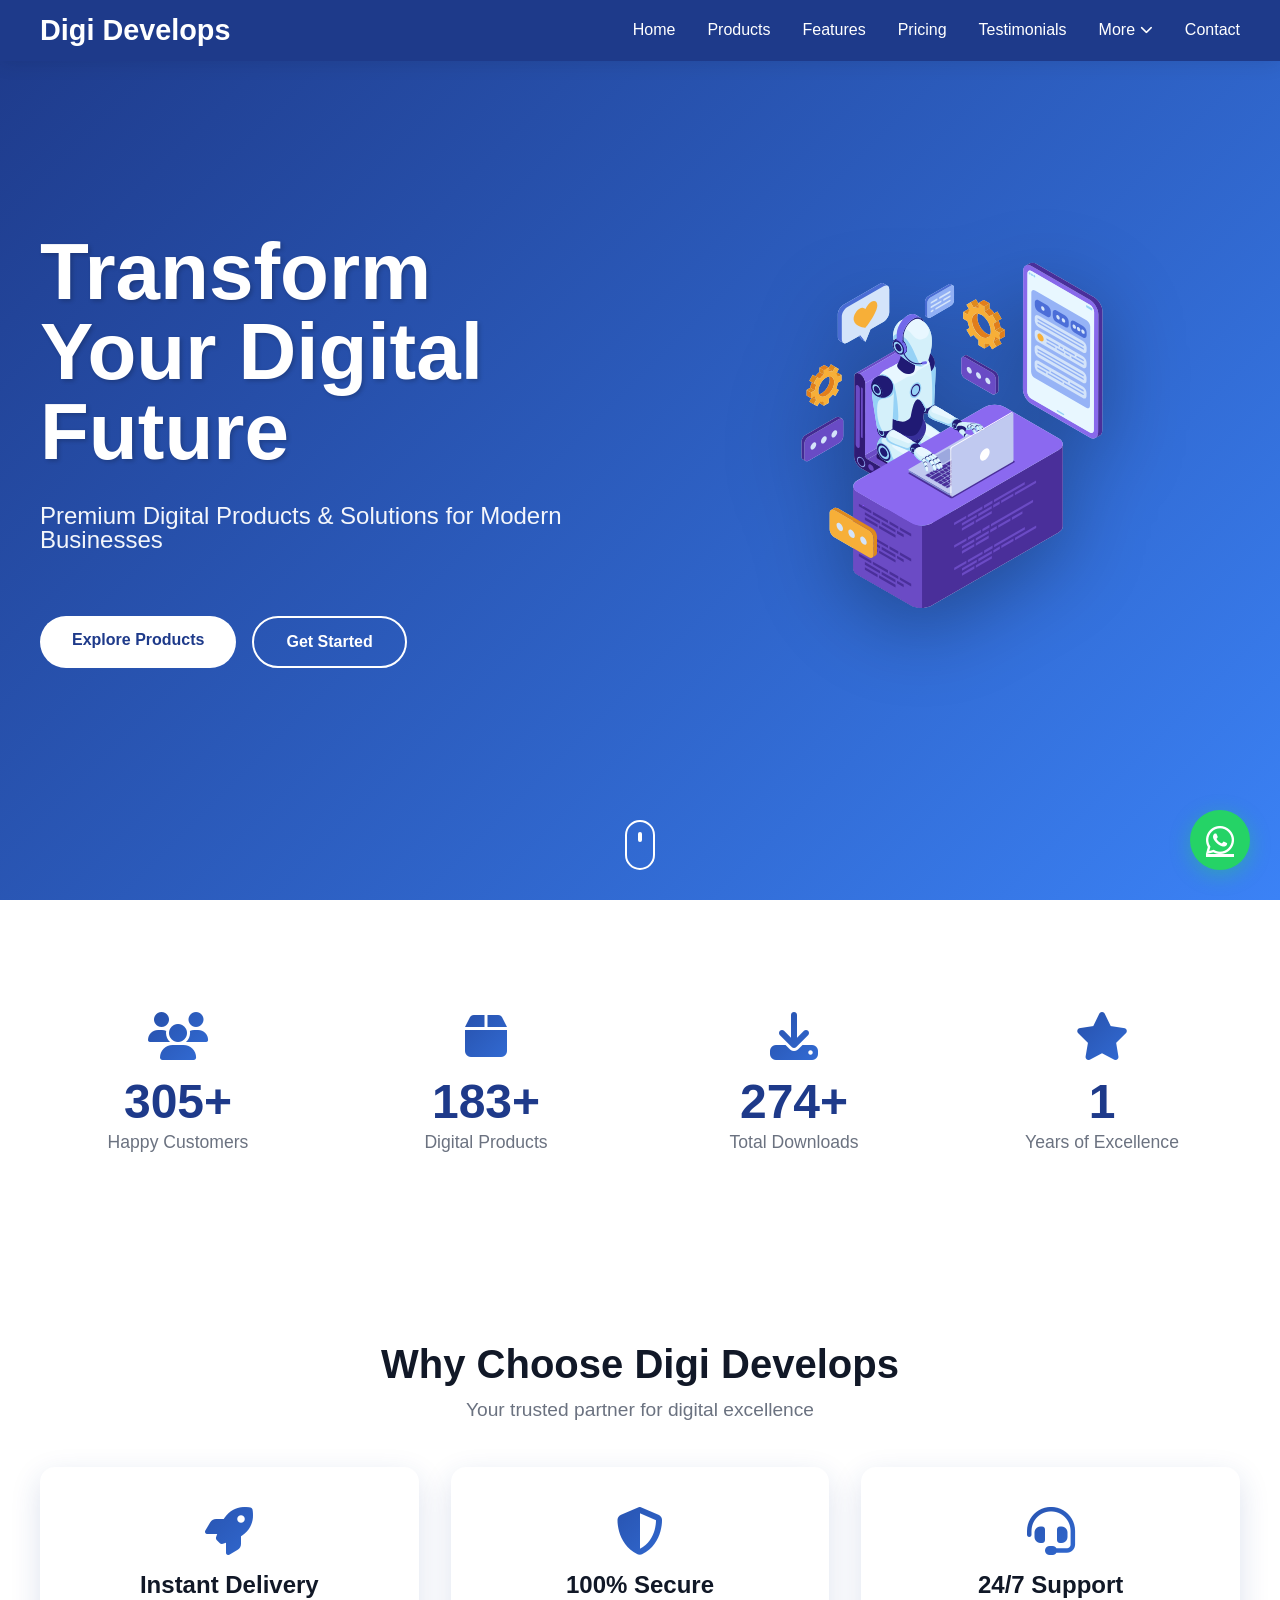
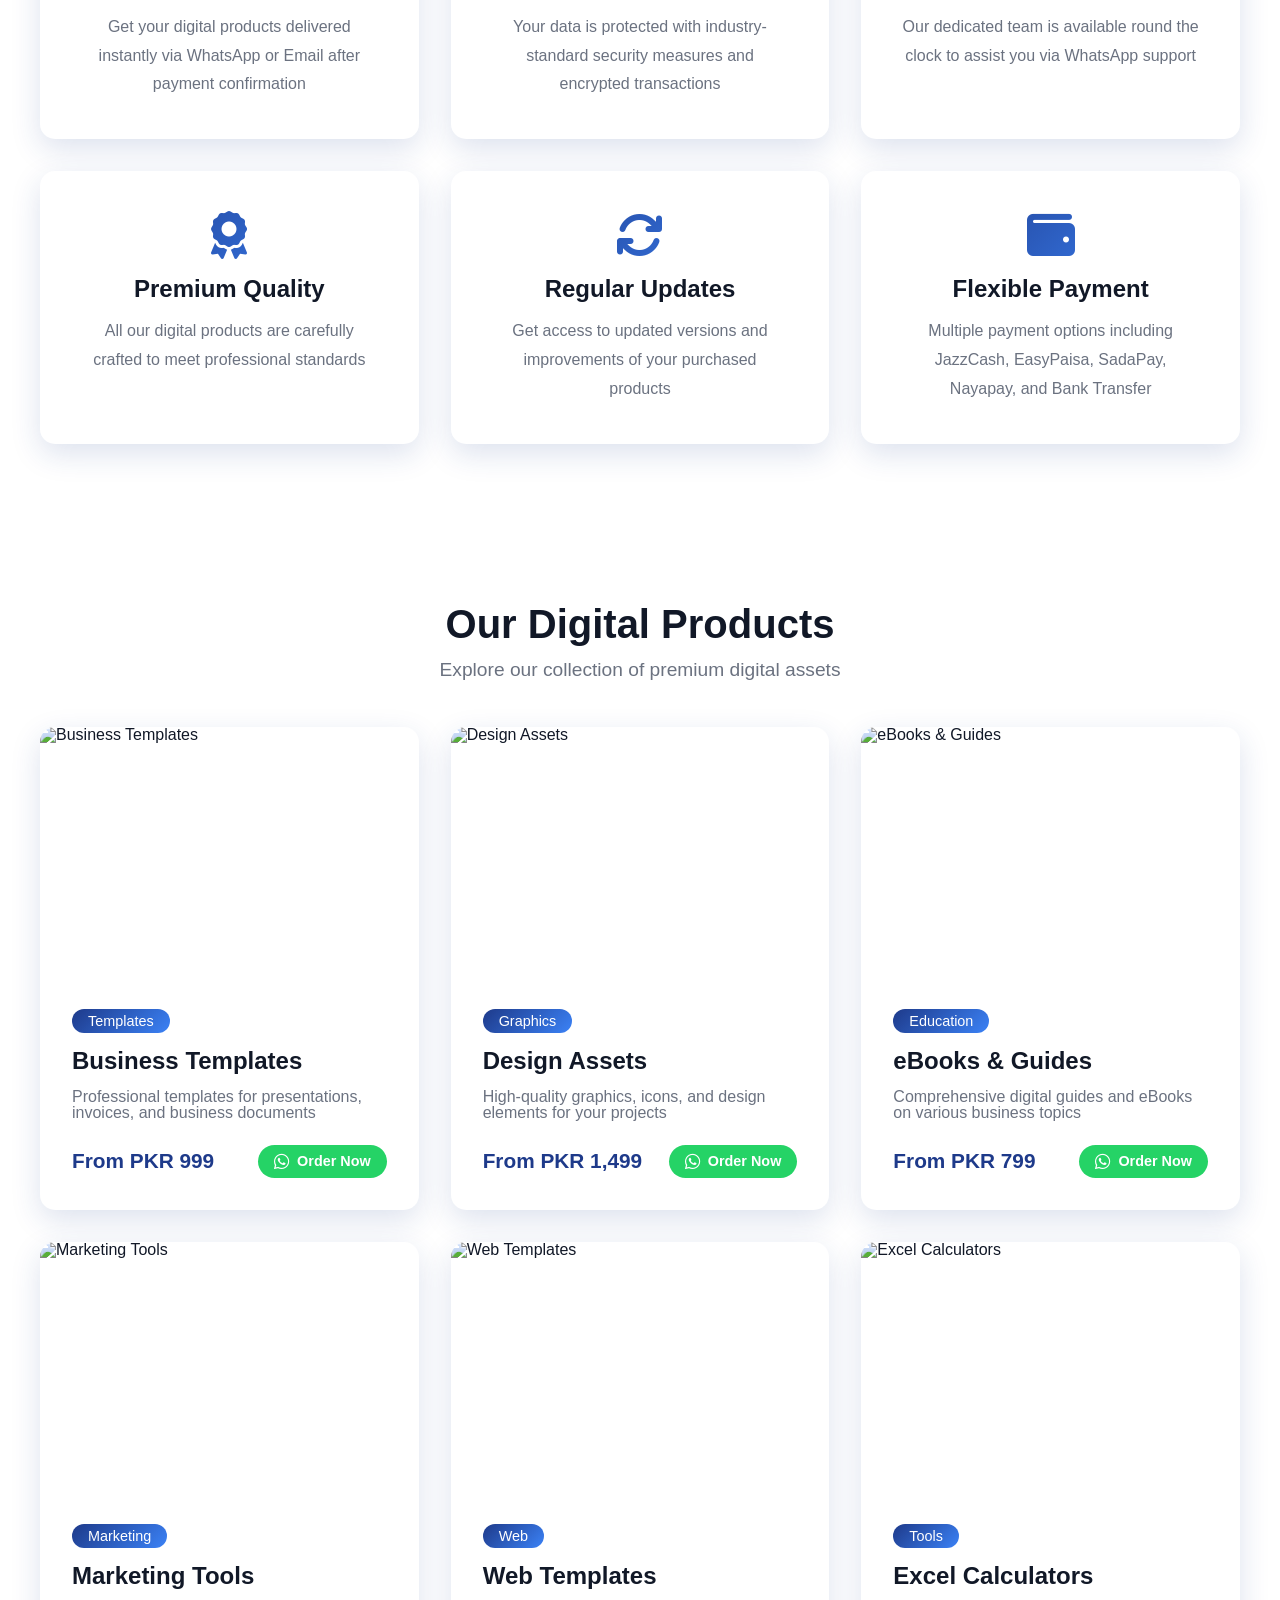
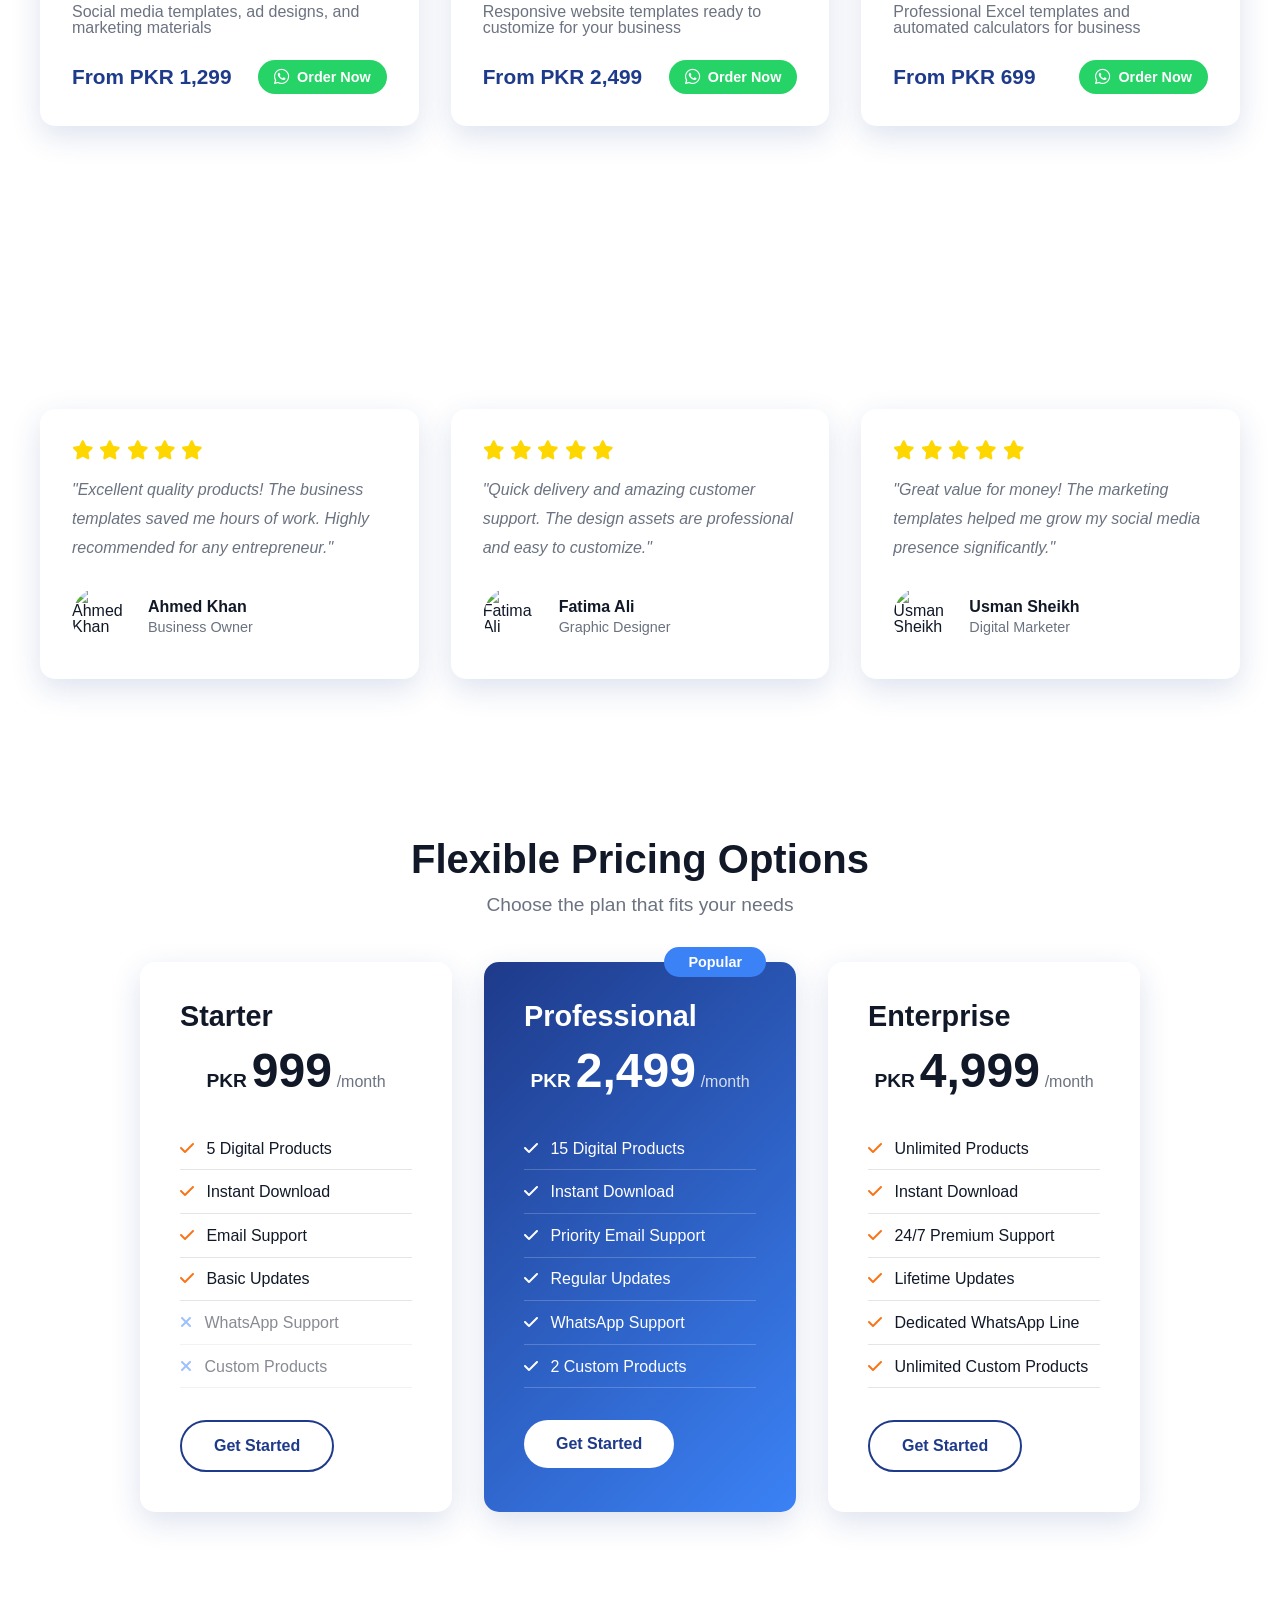
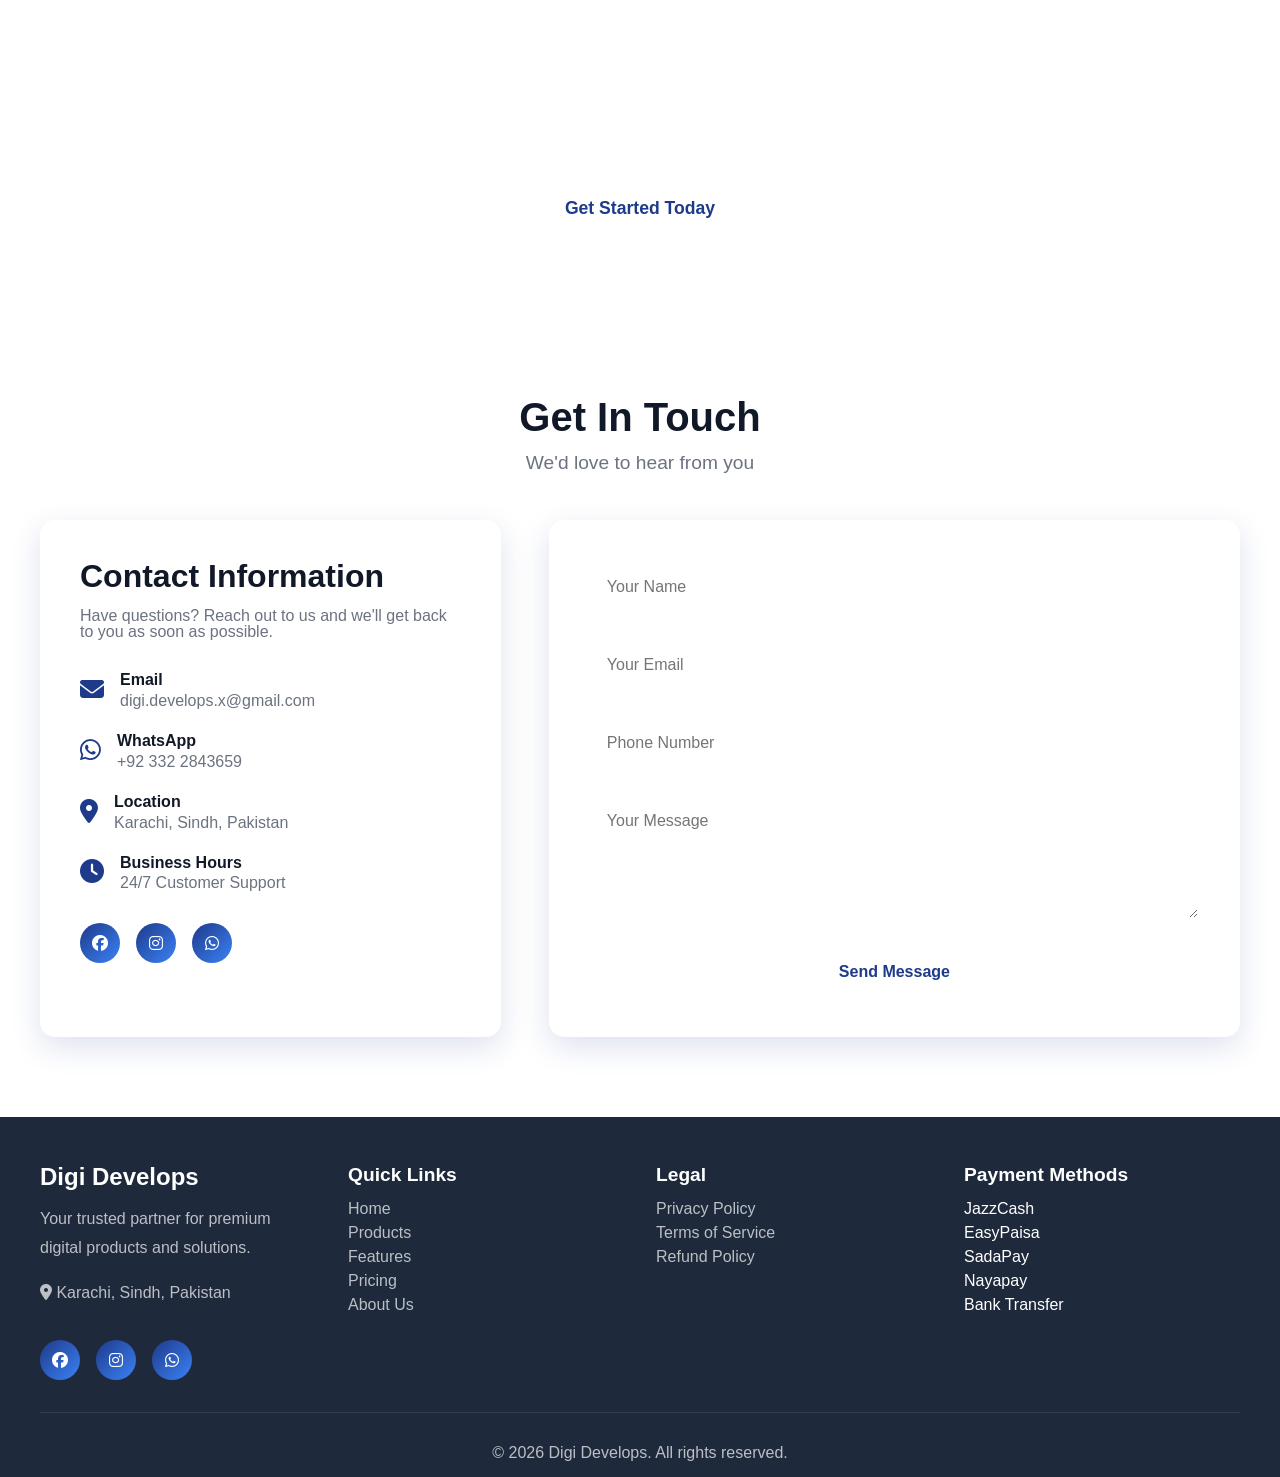
==== index.html @ 5472713d "Add files via upload" ====
<!DOCTYPE html>
<html lang="en">
<head>
    <meta charset="UTF-8">
    <meta name="viewport" content="width=device-width, initial-scale=1.0">
    <title>Digi Develops - Transform Your Digital Future</title>
    <link rel="stylesheet" href="style.css">
    <link rel="stylesheet" href="https://cdnjs.cloudflare.com/ajax/libs/font-awesome/6.4.0/css/all.min.css">
</head>
<body>
    <!-- Navigation -->
    <nav class="navbar">
        <div class="container">
            <div class="nav-wrapper">
                <div class="logo">
                    <h2>Digi Develops</h2>
                </div>
                <ul class="nav-menu">
                    <li><a href="#home">Home</a></li>
                    <li><a href="#products">Products</a></li>
                    <li><a href="#features">Features</a></li>
                    <li><a href="#pricing">Pricing</a></li>
                    <li><a href="#testimonials">Testimonials</a></li>
                    <li class="dropdown">
                        <a href="#" class="dropdown-toggle">More <i class="fas fa-chevron-down"></i></a>
                        <ul class="dropdown-menu">
                            <li><a href="about-us.html">About Us</a></li>
                            <li><a href="privacy-policy.html">Privacy Policy</a></li>
                            <li><a href="terms-of-service.html">Terms of Service</a></li>
                            <li><a href="refund-policy.html">Refund Policy</a></li>
                        </ul>
                    </li>
                    <li><a href="#contact">Contact</a></li>
                </ul>
                <div class="hamburger">
                    <span></span>
                    <span></span>
                    <span></span>
                </div>
            </div>
        </div>
    </nav>

    <!-- Hero Section -->
    <section id="home" class="hero parallax-section">
        <div class="hero-overlay"></div>
        <div class="container">
            <div class="hero-wrapper">
                <div class="hero-content fade-in">
                    <h1 class="hero-title">Transform Your Digital Future</h1>
                    <p class="hero-subtitle">Premium Digital Products & Solutions for Modern Businesses</p>
                    <div class="hero-buttons">
                        <a href="#products" class="btn btn-primary">Explore Products</a>
                        <a href="#contact" class="btn btn-secondary">Get Started</a>
                    </div>
                </div>
                <div class="hero-image fade-in">
                    <img src="side-img.svg" alt="Digital Solutions Illustration">
                </div>
            </div>
        </div>
        <div class="scroll-indicator">
            <div class="mouse"></div>
        </div>
    </section>

    <!-- Stats Section -->
    <section class="stats-section">
        <div class="container">
            <div class="stats-grid">
                <div class="stat-card fade-up">
                    <div class="stat-icon">
                        <i class="fas fa-users"></i>
                    </div>
                    <h3 class="stat-number" data-target="500">0</h3>
                    <p class="stat-label">Happy Customers</p>
                </div>
                <div class="stat-card fade-up">
                    <div class="stat-icon">
                        <i class="fas fa-box"></i>
                    </div>
                    <h3 class="stat-number" data-target="300">0</h3>
                    <p class="stat-label">Digital Products</p>
                </div>
                <div class="stat-card fade-up">
                    <div class="stat-icon">
                        <i class="fas fa-download"></i>
                    </div>
                    <h3 class="stat-number" data-target="450">0</h3>
                    <p class="stat-label">Total Downloads</p>
                </div>
                <div class="stat-card fade-up">
                    <div class="stat-icon">
                        <i class="fas fa-star"></i>
                    </div>
                    <h3 class="stat-number" data-target="2">0</h3>
                    <p class="stat-label">Years of Excellence</p>
                </div>
            </div>
        </div>
    </section>

    <!-- Features Section -->
    <section id="features" class="features-section parallax-section">
        <div class="container">
            <div class="section-header fade-in">
                <h2 class="section-title">Why Choose Digi Develops</h2>
                <p class="section-subtitle">Your trusted partner for digital excellence</p>
            </div>
            <div class="features-grid">
                <div class="feature-card fade-up">
                    <div class="feature-icon">
                        <i class="fas fa-rocket"></i>
                    </div>
                    <h3>Instant Delivery</h3>
                    <p>Get your digital products delivered instantly via WhatsApp or Email after payment confirmation</p>
                </div>
                <div class="feature-card fade-up">
                    <div class="feature-icon">
                        <i class="fas fa-shield-alt"></i>
                    </div>
                    <h3>100% Secure</h3>
                    <p>Your data is protected with industry-standard security measures and encrypted transactions</p>
                </div>
                <div class="feature-card fade-up">
                    <div class="feature-icon">
                        <i class="fas fa-headset"></i>
                    </div>
                    <h3>24/7 Support</h3>
                    <p>Our dedicated team is available round the clock to assist you via WhatsApp support</p>
                </div>
                <div class="feature-card fade-up">
                    <div class="feature-icon">
                        <i class="fas fa-award"></i>
                    </div>
                    <h3>Premium Quality</h3>
                    <p>All our digital products are carefully crafted to meet professional standards</p>
                </div>
                <div class="feature-card fade-up">
                    <div class="feature-icon">
                        <i class="fas fa-sync"></i>
                    </div>
                    <h3>Regular Updates</h3>
                    <p>Get access to updated versions and improvements of your purchased products</p>
                </div>
                <div class="feature-card fade-up">
                    <div class="feature-icon">
                        <i class="fas fa-wallet"></i>
                    </div>
                    <h3>Flexible Payment</h3>
                    <p>Multiple payment options including JazzCash, EasyPaisa, SadaPay, Nayapay, and Bank Transfer</p>
                </div>
            </div>
        </div>
    </section>

    <!-- Products Section -->
    <section id="products" class="products-section">
        <div class="container">
            <div class="section-header fade-in">
                <h2 class="section-title">Our Digital Products</h2>
                <p class="section-subtitle">Explore our collection of premium digital assets</p>
            </div>
            <div class="products-grid">
                <div class="product-card fade-up">
                    <div class="product-image">
                        <img src="https://images.unsplash.com/photo-1551650975-87deedd944c3?w=600&h=400&fit=crop" alt="Business Templates">
                        <div class="product-overlay">
                            <a href="#" class="btn btn-white">View Details</a>
                        </div>
                    </div>
                    <div class="product-content">
                        <div class="product-category">Templates</div>
                        <h3>Business Templates</h3>
                        <p>Professional templates for presentations, invoices, and business documents</p>
                        <div class="product-footer">
                            <span class="product-price">From PKR 999</span>
                            <a href="https://wa.me/923322843659" class="product-whatsapp" target="_blank"><i class="fab fa-whatsapp"></i> Order Now</a>
                        </div>
                    </div>
                </div>
                <div class="product-card fade-up">
                    <div class="product-image">
                        <img src="https://images.unsplash.com/photo-1561070791-2526d30994b5?w=600&h=400&fit=crop" alt="Design Assets">
                        <div class="product-overlay">
                            <a href="#" class="btn btn-white">View Details</a>
                        </div>
                    </div>
                    <div class="product-content">
                        <div class="product-category">Graphics</div>
                        <h3>Design Assets</h3>
                        <p>High-quality graphics, icons, and design elements for your projects</p>
                        <div class="product-footer">
                            <span class="product-price">From PKR 1,499</span>
                            <a href="https://wa.me/923322843659?text=Hi! I'm interested in Design Assets" class="product-whatsapp" target="_blank"><i class="fab fa-whatsapp"></i> Order Now</a>
                        </div>
                    </div>
                </div>
                <div class="product-card fade-up">
                    <div class="product-image">
                        <img src="https://images.unsplash.com/photo-1512486130939-2c4f79935e4f?w=600&h=400&fit=crop" alt="eBooks & Guides">
                        <div class="product-overlay">
                            <a href="#" class="btn btn-white">View Details</a>
                        </div>
                    </div>
                    <div class="product-content">
                        <div class="product-category">Education</div>
                        <h3>eBooks & Guides</h3>
                        <p>Comprehensive digital guides and eBooks on various business topics</p>
                        <div class="product-footer">
                            <span class="product-price">From PKR 799</span>
                            <a href="https://wa.me/923322843659?text=Hi! I'm interested in eBooks & Guides" class="product-whatsapp" target="_blank"><i class="fab fa-whatsapp"></i> Order Now</a>
                        </div>
                    </div>
                </div>
                <div class="product-card fade-up">
                    <div class="product-image">
                        <img src="https://images.unsplash.com/photo-1460925895917-afdab827c52f?w=600&h=400&fit=crop" alt="Marketing Tools">
                        <div class="product-overlay">
                            <a href="#" class="btn btn-white">View Details</a>
                        </div>
                    </div>
                    <div class="product-content">
                        <div class="product-category">Marketing</div>
                        <h3>Marketing Tools</h3>
                        <p>Social media templates, ad designs, and marketing materials</p>
                        <div class="product-footer">
                            <span class="product-price">From PKR 1,299</span>
                            <a href="https://wa.me/923322843659?text=Hi! I'm interested in Marketing Tools" class="product-whatsapp" target="_blank"><i class="fab fa-whatsapp"></i> Order Now</a>
                        </div>
                    </div>
                </div>
                <div class="product-card fade-up">
                    <div class="product-image">
                        <img src="https://images.unsplash.com/photo-1507238691740-187a5b1d37b8?w=600&h=400&fit=crop" alt="Web Templates">
                        <div class="product-overlay">
                            <a href="#" class="btn btn-white">View Details</a>
                        </div>
                    </div>
                    <div class="product-content">
                        <div class="product-category">Web</div>
                        <h3>Web Templates</h3>
                        <p>Responsive website templates ready to customize for your business</p>
                        <div class="product-footer">
                            <span class="product-price">From PKR 2,499</span>
                            <a href="https://wa.me/923322843659?text=Hi! I'm interested in Web Templates" class="product-whatsapp" target="_blank"><i class="fab fa-whatsapp"></i> Order Now</a>
                        </div>
                    </div>
                </div>
                <div class="product-card fade-up">
                    <div class="product-image">
                        <img src="https://images.unsplash.com/photo-1553729459-efe14ef6055d?w=600&h=400&fit=crop" alt="Excel Calculators">
                        <div class="product-overlay">
                            <a href="#" class="btn btn-white">View Details</a>
                        </div>
                    </div>
                    <div class="product-content">
                        <div class="product-category">Tools</div>
                        <h3>Excel Calculators</h3>
                        <p>Professional Excel templates and automated calculators for business</p>
                        <div class="product-footer">
                            <span class="product-price">From PKR 699</span>
                            <a href="https://wa.me/923322843659?text=Hi! I'm interested in Excel Calculators" class="product-whatsapp" target="_blank"><i class="fab fa-whatsapp"></i> Order Now</a>
                        </div>
                    </div>
                </div>
            </div>
        </div>
    </section>

    <!-- Testimonials Section -->
    <section id="testimonials" class="testimonials-section parallax-section">
        <div class="container">
            <div class="section-header fade-in">
                <h2 class="section-title">What Our Customers Say</h2>
                <p class="section-subtitle">Feedback from satisfied clients</p>
            </div>
            <div class="testimonials-grid">
                <div class="testimonial-card fade-up">
                    <div class="testimonial-rating">
                        <i class="fas fa-star"></i>
                        <i class="fas fa-star"></i>
                        <i class="fas fa-star"></i>
                        <i class="fas fa-star"></i>
                        <i class="fas fa-star"></i>
                    </div>
                    <p class="testimonial-text">"Excellent quality products! The business templates saved me hours of work. Highly recommended for any entrepreneur."</p>
                    <div class="testimonial-author">
                        <img src="https://i.pravatar.cc/150?img=12" alt="Ahmed Khan">
                        <div class="author-info">
                            <h4>Ahmed Khan</h4>
                            <p>Business Owner</p>
                        </div>
                    </div>
                </div>
                <div class="testimonial-card fade-up">
                    <div class="testimonial-rating">
                        <i class="fas fa-star"></i>
                        <i class="fas fa-star"></i>
                        <i class="fas fa-star"></i>
                        <i class="fas fa-star"></i>
                        <i class="fas fa-star"></i>
                    </div>
                    <p class="testimonial-text">"Quick delivery and amazing customer support. The design assets are professional and easy to customize."</p>
                    <div class="testimonial-author">
                        <img src="https://i.pravatar.cc/150?img=25" alt="Fatima Ali">
                        <div class="author-info">
                            <h4>Fatima Ali</h4>
                            <p>Graphic Designer</p>
                        </div>
                    </div>
                </div>
                <div class="testimonial-card fade-up">
                    <div class="testimonial-rating">
                        <i class="fas fa-star"></i>
                        <i class="fas fa-star"></i>
                        <i class="fas fa-star"></i>
                        <i class="fas fa-star"></i>
                        <i class="fas fa-star"></i>
                    </div>
                    <p class="testimonial-text">"Great value for money! The marketing templates helped me grow my social media presence significantly."</p>
                    <div class="testimonial-author">
                        <img src="https://i.pravatar.cc/150?img=33" alt="Usman Sheikh">
                        <div class="author-info">
                            <h4>Usman Sheikh</h4>
                            <p>Digital Marketer</p>
                        </div>
                    </div>
                </div>
            </div>
        </div>
    </section>

    <!-- Pricing Section -->
    <section id="pricing" class="pricing-section">
        <div class="container">
            <div class="section-header fade-in">
                <h2 class="section-title">Flexible Pricing Options</h2>
                <p class="section-subtitle">Choose the plan that fits your needs</p>
            </div>
            <div class="pricing-grid">
                <div class="pricing-card fade-up">
                    <div class="pricing-header">
                        <h3>Starter</h3>
                        <div class="pricing-price">
                            <span class="currency">PKR</span>
                            <span class="amount">999</span>
                            <span class="period">/month</span>
                        </div>
                    </div>
                    <ul class="pricing-features">
                        <li><i class="fas fa-check"></i> 5 Digital Products</li>
                        <li><i class="fas fa-check"></i> Instant Download</li>
                        <li><i class="fas fa-check"></i> Email Support</li>
                        <li><i class="fas fa-check"></i> Basic Updates</li>
                        <li class="disabled"><i class="fas fa-times"></i> WhatsApp Support</li>
                        <li class="disabled"><i class="fas fa-times"></i> Custom Products</li>
                    </ul>
                    <a href="#contact" class="btn btn-outline">Get Started</a>
                </div>
                <div class="pricing-card featured fade-up">
                    <div class="featured-badge">Popular</div>
                    <div class="pricing-header">
                        <h3>Professional</h3>
                        <div class="pricing-price">
                            <span class="currency">PKR</span>
                            <span class="amount">2,499</span>
                            <span class="period">/month</span>
                        </div>
                    </div>
                    <ul class="pricing-features">
                        <li><i class="fas fa-check"></i> 15 Digital Products</li>
                        <li><i class="fas fa-check"></i> Instant Download</li>
                        <li><i class="fas fa-check"></i> Priority Email Support</li>
                        <li><i class="fas fa-check"></i> Regular Updates</li>
                        <li><i class="fas fa-check"></i> WhatsApp Support</li>
                        <li><i class="fas fa-check"></i> 2 Custom Products</li>
                    </ul>
                    <a href="#contact" class="btn btn-primary">Get Started</a>
                </div>
                <div class="pricing-card fade-up">
                    <div class="pricing-header">
                        <h3>Enterprise</h3>
                        <div class="pricing-price">
                            <span class="currency">PKR</span>
                            <span class="amount">4,999</span>
                            <span class="period">/month</span>
                        </div>
                    </div>
                    <ul class="pricing-features">
                        <li><i class="fas fa-check"></i> Unlimited Products</li>
                        <li><i class="fas fa-check"></i> Instant Download</li>
                        <li><i class="fas fa-check"></i> 24/7 Premium Support</li>
                        <li><i class="fas fa-check"></i> Lifetime Updates</li>
                        <li><i class="fas fa-check"></i> Dedicated WhatsApp Line</li>
                        <li><i class="fas fa-check"></i> Unlimited Custom Products</li>
                    </ul>
                    <a href="#contact" class="btn btn-outline">Get Started</a>
                </div>
            </div>
        </div>
    </section>

    <!-- CTA Section -->
    <section class="cta-section parallax-section">
        <div class="container">
            <div class="cta-content fade-in">
                <h2>Ready to Transform Your Business?</h2>
                <p>Join hundreds of satisfied customers and take your digital presence to the next level</p>
                <a href="#contact" class="btn btn-primary btn-lg">Get Started Today</a>
            </div>
        </div>
    </section>

    <!-- Contact Section -->
    <section id="contact" class="contact-section">
        <div class="container">
            <div class="section-header fade-in">
                <h2 class="section-title">Get In Touch</h2>
                <p class="section-subtitle">We'd love to hear from you</p>
            </div>
            <div class="contact-grid">
                <div class="contact-info fade-up">
                    <h3>Contact Information</h3>
                    <p>Have questions? Reach out to us and we'll get back to you as soon as possible.</p>
                    <div class="contact-item">
                        <i class="fas fa-envelope"></i>
                        <div>
                            <h4>Email</h4>
                            <p>digi.develops.x@gmail.com</p>
                        </div>
                    </div>
                    <div class="contact-item">
                        <i class="fab fa-whatsapp"></i>
                        <div>
                            <h4>WhatsApp</h4>
                            <p>+92 332 2843659</p>
                        </div>
                    </div>
                    <div class="contact-item">
                        <i class="fas fa-map-marker-alt"></i>
                        <div>
                            <h4>Location</h4>
                            <p>Karachi, Sindh, Pakistan</p>
                        </div>
                    </div>
                    <div class="contact-item">
                        <i class="fas fa-clock"></i>
                        <div>
                            <h4>Business Hours</h4>
                            <p>24/7 Customer Support</p>
                        </div>
                    </div>
                    <div class="social-links">
                        <a href="https://www.facebook.com/share/1BXKpz7myq/" target="_blank"><i class="fab fa-facebook"></i></a>
                        <a href="#"><i class="fab fa-instagram"></i></a>
                        <a href="https://wa.me/923322843659" target="_blank"><i class="fab fa-whatsapp"></i></a>
                    </div>
                </div>
                <form class="contact-form fade-up">
                    <div class="form-group">
                        <input type="text" placeholder="Your Name" required>
                    </div>
                    <div class="form-group">
                        <input type="email" placeholder="Your Email" required>
                    </div>
                    <div class="form-group">
                        <input type="tel" placeholder="Phone Number" required>
                    </div>
                    <div class="form-group">
                        <textarea rows="5" placeholder="Your Message" required></textarea>
                    </div>
                    <button type="submit" class="btn btn-primary btn-block">Send Message</button>
                </form>
            </div>
        </div>
    </section>

    <!-- Footer -->
    <footer class="footer">
        <div class="container">
            <div class="footer-content">
                <div class="footer-section">
                    <h3>Digi Develops</h3>
                    <p>Your trusted partner for premium digital products and solutions.</p>
                    <p><i class="fas fa-map-marker-alt"></i> Karachi, Sindh, Pakistan</p>
                    <div class="social-links">
                        <a href="https://www.facebook.com/share/1BXKpz7myq/" target="_blank"><i class="fab fa-facebook"></i></a>
                        <a href="#"><i class="fab fa-instagram"></i></a>
                        <a href="https://wa.me/923322843659" target="_blank"><i class="fab fa-whatsapp"></i></a>
                    </div>
                </div>
                <div class="footer-section">
                    <h4>Quick Links</h4>
                    <ul>
                        <li><a href="#home">Home</a></li>
                        <li><a href="#products">Products</a></li>
                        <li><a href="#features">Features</a></li>
                        <li><a href="#pricing">Pricing</a></li>
                        <li><a href="about-us.html">About Us</a></li>
                    </ul>
                </div>
                <div class="footer-section">
                    <h4>Legal</h4>
                    <ul>
                        <li><a href="privacy-policy.html">Privacy Policy</a></li>
                        <li><a href="terms-of-service.html">Terms of Service</a></li>
                        <li><a href="refund-policy.html">Refund Policy</a></li>
                    </ul>
                </div>
                <div class="footer-section">
                    <h4>Payment Methods</h4>
                    <ul>
                        <li>JazzCash</li>
                        <li>EasyPaisa</li>
                        <li>SadaPay</li>
                        <li>Nayapay</li>
                        <li>Bank Transfer</li>
                    </ul>
                </div>
            </div>
            <div class="footer-bottom">
                <p>&copy; 2026 Digi Develops. All rights reserved.</p>
            </div>
        </div>
    </footer>

    <!-- WhatsApp Float Button -->
    <a href="https://wa.me/923322843659" class="whatsapp-float" target="_blank">
        <i class="fab fa-whatsapp"></i>
    </a>

    <script src="script.js"></script>
</body>
</html>
---- style.css ----
/* Reset & Base Styles */
* {
    margin: 0;
    padding: 0;
    box-sizing: border-box;
}

:root {
    /* Professional Blue & Orange Palette */
    --primary-color: #1E3A8A;
    --secondary-color: #F97316;
    --accent-color: #3B82F6;
    --dark-color: #1E3A8A;
    --darker-color: #1e293b;
    --light-color: #FFFFFF;
    --text-dark: #111827;
    --text-light: #6b7280;
    --gradient-1: linear-gradient(135deg, #1E3A8A 0%, #3B82F6 100%);
    --gradient-2: linear-gradient(135deg, #F97316 0%, #fb923c 100%);
    --gradient-3: linear-gradient(135deg, #3B82F6 0%, #60a5fa 100%);
    --shadow: 0 10px 30px rgba(30, 58, 138, 0.15);
    --shadow-hover: 0 15px 40px rgba(30, 58, 138, 0.2);
}

body {
    font-family: 'Segoe UI', Tahoma, Geneva, Verdana, sans-serif;
    line-height: 1.0;
    color: var(--text-dark);
    overflow-x: hidden;
}

.container {
    max-width: 1400px;
    margin: 0 auto;
    padding: 0 40px;
}

/* Navigation */
.navbar {
    position: fixed;
    top: 0;
    width: 100%;
    /* background: rgba(255, 255, 255, 0.95); */
    background-color: var(--primary-color);
    
    backdrop-filter: blur(10px);
    box-shadow: 0 2px 20px rgba(0, 0, 0, 0.1);
    z-index: 1000;
    transition: all 0.3s ease;
}

.navbar.scrolled {
    /* background: rgba(255, 255, 255, 0.98); */
    background-color: var(--primary-color);
    box-shadow: 0 2px 30px rgba(0, 0, 0, 0.15);
}

.nav-wrapper {
    display: flex;
    justify-content: space-between;
    align-items: center;
    padding: 1rem 0;
}

.logo h2 {
    /* background: var(--gradient-1); */
    color: var(--light-color);
    -webkit-background-clip: text;
    /* -webkit-text-fill-color: transparent; */
    background-clip: text;
    font-size: 1.8rem;
    font-weight: 700;
}

.nav-menu {
    display: flex;
    list-style: none;
    gap: 2rem;
}

.nav-menu a {
    text-decoration: none;
    /* color: var(--text-dark); */
    color: var(--light-color);
    font-weight: 500;
    transition: all 0.3s ease;
    position: relative;
}

.nav-menu a::after {
    content: '';
    position: absolute;
    bottom: -5px;
    left: 0;
    width: 0;
    height: 2px;
    background: var(--gradient-2);
    transition: width 0.3s ease;
}

.nav-menu a:hover::after {
    width: 100%;
}

/* Dropdown Menu */
.dropdown {
    position: relative;
}

.dropdown-toggle {
    display: flex;
    align-items: center;
    gap: 0.3rem;
}

.dropdown-toggle i {
    font-size: 0.8rem;
    transition: transform 0.3s ease;
}

.dropdown:hover .dropdown-toggle i {
    transform: rotate(180deg);
}

.dropdown-menu {
    position: absolute;
    top: 100%;
    left: 0;
    background: white;
    min-width: 200px;
    list-style: none;
    padding: 0.5rem 0;
    margin-top: 0.5rem;
    border-radius: 8px;
    box-shadow: 0 5px 20px rgba(0, 0, 0, 0.1);
    opacity: 0;
    visibility: hidden;
    transform: translateY(-10px);
    transition: all 0.3s ease;
    z-index: 1000;
}

.dropdown:hover .dropdown-menu {
    opacity: 1;
    visibility: visible;
    transform: translateY(0);
}

.dropdown-menu li {
    padding: 0;
}

.dropdown-menu a {
    display: block;
    padding: 0.7rem 1.5rem;
    color: var(--text-dark);
    text-decoration: none;
    transition: all 0.3s ease;
}

.dropdown-menu a::after {
    display: none;
}

.dropdown-menu a:hover {
    background: var(--light-color);
    color: var(--secondary-color);
    padding-left: 2rem;
}

.hamburger {
    display: none;
    flex-direction: column;
    cursor: pointer;
}

.hamburger span {
    width: 25px;
    height: 3px;
    background: var(--primary-color);
    margin: 3px 0;
    transition: all 0.3s ease;
}

/* Hero Section */
.hero {
    min-height: 100vh;
    display: flex;
    align-items: center;
    justify-content: center;
    position: relative;
    background: var(--gradient-1);
    overflow: hidden;
}

.hero::before {
    content: '';
    position: absolute;
    top: 0;
    left: 0;
    right: 0;
    bottom: 0;
    background: url('https://images.unsplash.com/photo-1557804506-669a67965ba0?w=1920&h=1080&fit=crop') center/cover;
    opacity: 0.2;
}

.hero-overlay {
    position: absolute;
    top: 0;
    left: 0;
    right: 0;
    bottom: 0;
    background: linear-gradient(135deg, rgba(30, 58, 138, 0.95) 0%, rgba(59, 130, 246, 0.85) 100%);
}

.hero-wrapper {
    position: relative;
    z-index: 1;
    display: flex;
    align-items: center;
    justify-content: space-between;
    gap: 3rem;
    width: 100%;
    padding: 2rem 0;
}

.hero-content {
    flex: 1;
    text-align: left;
    color: white;
    max-width: 950px;
    /* padding: 2rem; */
}

.hero-image {
    flex: 1;
    display: flex;
    justify-content: center;
    align-items: center;
}

.hero-image img {
    max-width: 100%;
    height: auto;
    max-height: 500px;
    filter: drop-shadow(0 20px 40px rgba(0, 0, 0, 0.3));
}

.hero-title {
    font-size: 5rem;
    font-weight: 700;
    margin-bottom: 2rem;
    text-shadow: 2px 2px 4px rgba(0, 0, 0, 0.2);
}

.hero-subtitle {
    font-size: 1.5rem;
    margin-bottom: 4rem;
    opacity: 0.95;
}

.hero-buttons {
    display: flex;
    gap: 1rem;
    justify-content: flex-start;
    flex-wrap: wrap;
}

.btn {
    padding: 1rem 2rem;
    border-radius: 50px;
    text-decoration: none;
    font-weight: 600;
    transition: all 0.3s ease;
    display: inline-block;
    cursor: pointer;
    border: none;
    font-size: 1rem;
}

.btn-primary {
    background: white;
    color: var(--primary-color);
}

.btn-primary:hover {
    transform: translateY(-3px);
    box-shadow: 0 10px 25px rgba(0, 0, 0, 0.2);
}

.btn-secondary {
    background: transparent;
    color: white;
    border: 2px solid white;
}

.btn-secondary:hover {
    background: white;
    color: var(--primary-color);
    transform: translateY(-3px);
}

.btn-white {
    background: white;
    color: var(--primary-color);
}

.btn-outline {
    background: transparent;
    color: var(--primary-color);
    border: 2px solid var(--primary-color);
}

.btn-outline:hover {
    background: var(--primary-color);
    color: white;
}

.btn-lg {
    padding: 1.2rem 3rem;
    font-size: 1.1rem;
}

.btn-block {
    width: 100%;
}

.scroll-indicator {
    position: absolute;
    bottom: 30px;
    left: 50%;
    transform: translateX(-50%);
    z-index: 2;
}

.mouse {
    width: 30px;
    height: 50px;
    border: 2px solid white;
    border-radius: 20px;
    position: relative;
    animation: scroll 2s infinite;
}

.mouse::before {
    content: '';
    position: absolute;
    top: 10px;
    left: 50%;
    transform: translateX(-50%);
    width: 4px;
    height: 10px;
    background: white;
    border-radius: 2px;
    animation: scroll-dot 2s infinite;
}

@keyframes scroll {
    0%, 100% {
        opacity: 1;
    }
    50% {
        opacity: 0.5;
    }
}

@keyframes scroll-dot {
    0% {
        top: 10px;
        opacity: 1;
    }
    100% {
        top: 30px;
        opacity: 0;
    }
}

/* Stats Section */
.stats-section {
    padding: 5rem 0;
    background: white;
}

.stats-grid {
    display: grid;
    grid-template-columns: repeat(auto-fit, minmax(250px, 1fr));
    gap: 2rem;
}

.stat-card {
    text-align: center;
    padding: 2rem;
    background: var(--light-color);
    border-radius: 15px;
    transition: all 0.3s ease;
}

.stat-card:hover {
    transform: translateY(-10px);
    box-shadow: var(--shadow);
}

.stat-icon {
    font-size: 3rem;
    background: var(--gradient-1);
    -webkit-background-clip: text;
    -webkit-text-fill-color: transparent;
    background-clip: text;
    margin-bottom: 1rem;
}

.stat-number {
    font-size: 3rem;
    font-weight: 700;
    color: var(--primary-color);
    margin-bottom: 0.5rem;
}

.stat-label {
    color: var(--text-light);
    font-size: 1.1rem;
}

/* Features Section */
.features-section {
    padding: 5rem 0;
    background: linear-gradient(135deg, #667eea15 0%, #764ba215 100%);
    position: relative;
}

.section-header {
    text-align: center;
    margin-bottom: 3rem;
}

.section-title {
    font-size: 2.5rem;
    margin-bottom: 1rem;
    color: var(--text-dark);
}

.section-subtitle {
    font-size: 1.2rem;
    color: var(--text-light);
}

.features-grid {
    display: grid;
    grid-template-columns: repeat(auto-fit, minmax(300px, 1fr));
    gap: 2rem;
}

.feature-card {
    background: white;
    padding: 2.5rem;
    border-radius: 15px;
    box-shadow: var(--shadow);
    transition: all 0.3s ease;
    text-align: center;
}

.feature-card:hover {
    transform: translateY(-10px);
    box-shadow: var(--shadow-hover);
}

.feature-icon {
    font-size: 3rem;
    background: var(--gradient-1);
    -webkit-background-clip: text;
    -webkit-text-fill-color: transparent;
    background-clip: text;
    margin-bottom: 1rem;
}

.feature-card h3 {
    font-size: 1.5rem;
    margin-bottom: 1rem;
    color: var(--text-dark);
}

.feature-card p {
    color: var(--text-light);
    line-height: 1.8;
}

/* Products Section */
.products-section {
    padding: 5rem 0;
    background: white;
}

.products-grid {
    display: grid;
    grid-template-columns: repeat(auto-fit, minmax(350px, 1fr));
    gap: 2rem;
}

.product-card {
    background: white;
    border-radius: 15px;
    overflow: hidden;
    box-shadow: var(--shadow);
    transition: all 0.3s ease;
}

.product-card:hover {
    transform: translateY(-10px);
    box-shadow: var(--shadow-hover);
}

.product-image {
    position: relative;
    overflow: hidden;
    height: 250px;
}

.product-image img {
    width: 100%;
    height: 100%;
    object-fit: cover;
    transition: transform 0.5s ease;
}

.product-card:hover .product-image img {
    transform: scale(1.1);
}

.product-overlay {
    position: absolute;
    top: 0;
    left: 0;
    right: 0;
    bottom: 0;
    background: rgba(102, 126, 234, 0.9);
    display: flex;
    align-items: center;
    justify-content: center;
    opacity: 0;
    transition: opacity 0.3s ease;
}

.product-card:hover .product-overlay {
    opacity: 1;
}

.product-content {
    padding: 2rem;
}

.product-category {
    display: inline-block;
    padding: 0.3rem 1rem;
    background: var(--gradient-1);
    color: white;
    border-radius: 20px;
    font-size: 0.9rem;
    margin-bottom: 1rem;
}

.product-content h3 {
    font-size: 1.5rem;
    margin-bottom: 1rem;
    color: var(--text-dark);
}

.product-content p {
    color: var(--text-light);
    margin-bottom: 1.5rem;
}

.product-footer {
    display: flex;
    justify-content: space-between;
    align-items: center;
}

.product-price {
    font-size: 1.3rem;
    font-weight: 700;
    color: var(--primary-color);
}

.product-link {
    color: var(--primary-color);
    text-decoration: none;
    font-weight: 600;
    transition: all 0.3s ease;
}

.product-link:hover {
    transform: translateX(5px);
    display: inline-block;
}

.product-whatsapp {
    display: inline-flex;
    align-items: center;
    gap: 0.5rem;
    background: #25D366;
    color: white;
    padding: 0.5rem 1rem;
    border-radius: 25px;
    text-decoration: none;
    font-weight: 600;
    font-size: 0.9rem;
    transition: all 0.3s ease;
}

.product-whatsapp:hover {
    background: #128C7E;
    transform: scale(1.05);
    box-shadow: 0 5px 15px rgba(37, 211, 102, 0.4);
}

.product-whatsapp i {
    font-size: 1.1rem;
}

/* Testimonials Section */
.testimonials-section {
    padding: 5rem 0;
    background: var(--gradient-1);
    position: relative;
}

.testimonials-section .section-title,
.testimonials-section .section-subtitle {
    color: white;
}

.testimonials-grid {
    display: grid;
    grid-template-columns: repeat(auto-fit, minmax(300px, 1fr));
    gap: 2rem;
}

.testimonial-card {
    background: white;
    padding: 2rem;
    border-radius: 15px;
    box-shadow: var(--shadow);
    transition: all 0.3s ease;
}

.testimonial-card:hover {
    transform: translateY(-10px);
    box-shadow: var(--shadow-hover);
}

.testimonial-rating {
    color: #ffd700;
    margin-bottom: 1rem;
    font-size: 1.2rem;
}

.testimonial-text {
    color: var(--text-light);
    margin-bottom: 1.5rem;
    font-style: italic;
    line-height: 1.8;
}

.testimonial-author {
    display: flex;
    align-items: center;
    gap: 1rem;
}

.testimonial-author img {
    width: 60px;
    height: 60px;
    border-radius: 50%;
    object-fit: cover;
}

.author-info h4 {
    color: var(--text-dark);
    margin-bottom: 0.3rem;
}

.author-info p {
    color: var(--text-light);
    font-size: 0.9rem;
}

/* Pricing Section */
.pricing-section {
    padding: 5rem 0;
    background: white;
}

.pricing-grid {
    display: grid;
    grid-template-columns: repeat(auto-fit, minmax(300px, 1fr));
    gap: 2rem;
    max-width: 1000px;
    margin: 0 auto;
}

.pricing-card {
    background: white;
    border-radius: 15px;
    padding: 2.5rem;
    box-shadow: var(--shadow);
    transition: all 0.3s ease;
    position: relative;
}

.pricing-card:hover {
    transform: translateY(-10px);
    box-shadow: var(--shadow-hover);
}

.pricing-card.featured {
    background: var(--gradient-1);
    color: white;
    transform: scale(1.05);
}

.featured-badge {
    position: absolute;
    top: -15px;
    right: 30px;
    background: var(--accent-color);
    color: white;
    padding: 0.5rem 1.5rem;
    border-radius: 20px;
    font-weight: 600;
    font-size: 0.9rem;
}

.pricing-header h3 {
    font-size: 1.8rem;
    margin-bottom: 1rem;
}

.pricing-price {
    display: flex;
    align-items: baseline;
    justify-content: center;
    margin-bottom: 2rem;
}

.currency {
    font-size: 1.2rem;
    font-weight: 600;
}

.amount {
    font-size: 3rem;
    font-weight: 700;
    margin: 0 0.3rem;
}

.period {
    color: var(--text-light);
}

.pricing-card.featured .period {
    color: rgba(255, 255, 255, 0.8);
}

.pricing-features {
    list-style: none;
    margin-bottom: 2rem;
}

.pricing-features li {
    padding: 0.8rem 0;
    border-bottom: 1px solid rgba(0, 0, 0, 0.1);
}

.pricing-card.featured .pricing-features li {
    border-bottom-color: rgba(255, 255, 255, 0.2);
}

.pricing-features i {
    margin-right: 0.5rem;
    color: var(--secondary-color);
}

.pricing-card.featured .pricing-features i {
    color: white;
}

.pricing-features .disabled {
    opacity: 0.5;
}

.pricing-features .disabled i {
    color: var(--accent-color);
}

/* CTA Section */
.cta-section {
    padding: 5rem 0;
    background: var(--gradient-3);
    color: white;
    text-align: center;
}

.cta-content h2 {
    font-size: 2.5rem;
    margin-bottom: 1rem;
}

.cta-content p {
    font-size: 1.3rem;
    margin-bottom: 2rem;
    opacity: 0.95;
}

/* Contact Section */
.contact-section {
    padding: 5rem 0;
    background: var(--light-color);
}

.contact-grid {
    display: grid;
    grid-template-columns: 1fr 1.5fr;
    gap: 3rem;
}

.contact-info {
    background: white;
    padding: 2.5rem;
    border-radius: 15px;
    box-shadow: var(--shadow);
}

.contact-info h3 {
    font-size: 2rem;
    margin-bottom: 1rem;
    color: var(--text-dark);
}

.contact-info > p {
    color: var(--text-light);
    margin-bottom: 2rem;
}

.contact-item {
    display: flex;
    align-items: start;
    gap: 1rem;
    margin-bottom: 1.5rem;
}

.contact-item i {
    font-size: 1.5rem;
    color: var(--primary-color);
    margin-top: 0.3rem;
}

.contact-item h4 {
    color: var(--text-dark);
    margin-bottom: 0.3rem;
}

.contact-item p {
    color: var(--text-light);
}

.social-links {
    display: flex;
    gap: 1rem;
    margin-top: 2rem;
}

.social-links a {
    width: 40px;
    height: 40px;
    border-radius: 50%;
    background: var(--gradient-1);
    color: white;
    display: flex;
    align-items: center;
    justify-content: center;
    text-decoration: none;
    transition: all 0.3s ease;
}

.social-links a:hover {
    transform: translateY(-5px);
    box-shadow: 0 5px 15px rgba(0, 0, 0, 0.2);
}

.contact-form {
    background: white;
    padding: 2.5rem;
    border-radius: 15px;
    box-shadow: var(--shadow);
}

.form-group {
    margin-bottom: 1.5rem;
}

.form-group input,
.form-group textarea {
    width: 100%;
    padding: 1rem;
    border: 2px solid var(--light-color);
    border-radius: 10px;
    font-size: 1rem;
    transition: all 0.3s ease;
    font-family: inherit;
}

.form-group input:focus,
.form-group textarea:focus {
    outline: none;
    border-color: var(--primary-color);
    box-shadow: 0 0 0 3px rgba(108, 99, 255, 0.1);
}

/* Footer */
.footer {
    background: var(--darker-color);
    color: white;
    padding: 3rem 0 1rem;
}

.footer-content {
    display: grid;
    grid-template-columns: repeat(auto-fit, minmax(250px, 1fr));
    gap: 2rem;
    margin-bottom: 2rem;
}

.footer-section h3 {
    font-size: 1.5rem;
    margin-bottom: 1rem;
}

.footer-section h4 {
    font-size: 1.2rem;
    margin-bottom: 1rem;
}

.footer-section p {
    color: rgba(255, 255, 255, 0.7);
    line-height: 1.8;
    margin-bottom: 1rem;
}

.footer-section ul {
    list-style: none;
}

.footer-section ul li {
    margin-bottom: 0.5rem;
}

.footer-section ul li a {
    color: rgba(255, 255, 255, 0.7);
    text-decoration: none;
    transition: all 0.3s ease;
}

.footer-section ul li a:hover {
    color: white;
    padding-left: 5px;
}

.footer-bottom {
    text-align: center;
    padding-top: 2rem;
    border-top: 1px solid rgba(255, 255, 255, 0.1);
    color: rgba(255, 255, 255, 0.7);
}

/* WhatsApp Float Button */
.whatsapp-float {
    position: fixed;
    bottom: 30px;
    right: 30px;
    width: 60px;
    height: 60px;
    background: #25D366;
    color: white;
    border-radius: 50%;
    display: flex;
    align-items: center;
    justify-content: center;
    font-size: 2rem;
    box-shadow: 0 5px 20px rgba(37, 211, 102, 0.4);
    z-index: 999;
    transition: all 0.3s ease;
    animation: pulse 2s infinite;
}

.whatsapp-float:hover {
    transform: scale(1.1);
    box-shadow: 0 8px 30px rgba(37, 211, 102, 0.6);
}

@keyframes pulse {
    0%, 100% {
        box-shadow: 0 5px 20px rgba(37, 211, 102, 0.4);
    }
    50% {
        box-shadow: 0 5px 30px rgba(37, 211, 102, 0.7);
    }
}

/* Animations */
.fade-in {
    opacity: 0;
    animation: fadeIn 1s ease forwards;
}

@keyframes fadeIn {
    to {
        opacity: 1;
    }
}

.fade-up {
    opacity: 0;
    transform: translateY(30px);
}

.fade-up.visible {
    animation: fadeUp 0.8s ease forwards;
}

@keyframes fadeUp {
    to {
        opacity: 1;
        transform: translateY(0);
    }
}

/* Parallax Effect */
.parallax-section {
    background-attachment: fixed;
    background-position: center;
    background-repeat: no-repeat;
    background-size: cover;
}

/* Responsive Design */
@media (max-width: 768px) {
    .nav-menu {
        position: fixed;
        left: -100%;
        top: 70px;
        flex-direction: column;
        background: white;
        width: 100%;
        text-align: center;
        transition: 0.3s;
        box-shadow: 0 10px 27px rgba(0, 0, 0, 0.05);
        padding: 2rem 0;
        gap: 0;
    }

    .nav-menu.active {
        left: 0;
    }

    .nav-menu li {
        width: 100%;
    }

    .dropdown-menu {
        position: static;
        opacity: 1;
        visibility: visible;
        transform: none;
        box-shadow: none;
        background: var(--light-color);
        margin: 0;
        border-radius: 0;
        max-height: 0;
        overflow: hidden;
        transition: max-height 0.3s ease;
    }

    .dropdown.active .dropdown-menu {
        max-height: 300px;
    }

    .dropdown-toggle i {
        margin-left: auto;
    }

    .dropdown-menu a:hover {
        padding-left: 1.5rem;
    }

    .hamburger {
        display: flex;
    }

    .hero-wrapper {
        flex-direction: column;
        text-align: center;
    }

    .hero-content {
        text-align: center;
        order: 1;
    }

    .hero-image {
        order: 2;
        margin-top: 2rem;
    }

    .hero-image img {
        max-height: 300px;
    }

    .hero-buttons {
        justify-content: center;
    }

    .hero-title {
        font-size: 2.5rem;
    }

    .hero-subtitle {
        font-size: 1.2rem;
    }

    .section-title {
        font-size: 2rem;
    }

    .products-grid {
        grid-template-columns: 1fr;
    }

    .contact-grid {
        grid-template-columns: 1fr;
    }

    .pricing-card.featured {
        transform: scale(1);
    }

    .whatsapp-float {
        bottom: 20px;
        right: 20px;
        width: 50px;
        height: 50px;
        font-size: 1.5rem;
    }
}

@media (max-width: 480px) {
    .hero-title {
        font-size: 2rem;
    }

    .hero-buttons {
        flex-direction: column;
        width: 100%;
    }

    .btn {
        width: 100%;
    }

    .stats-grid {
        grid-template-columns: 1fr;
    }
}
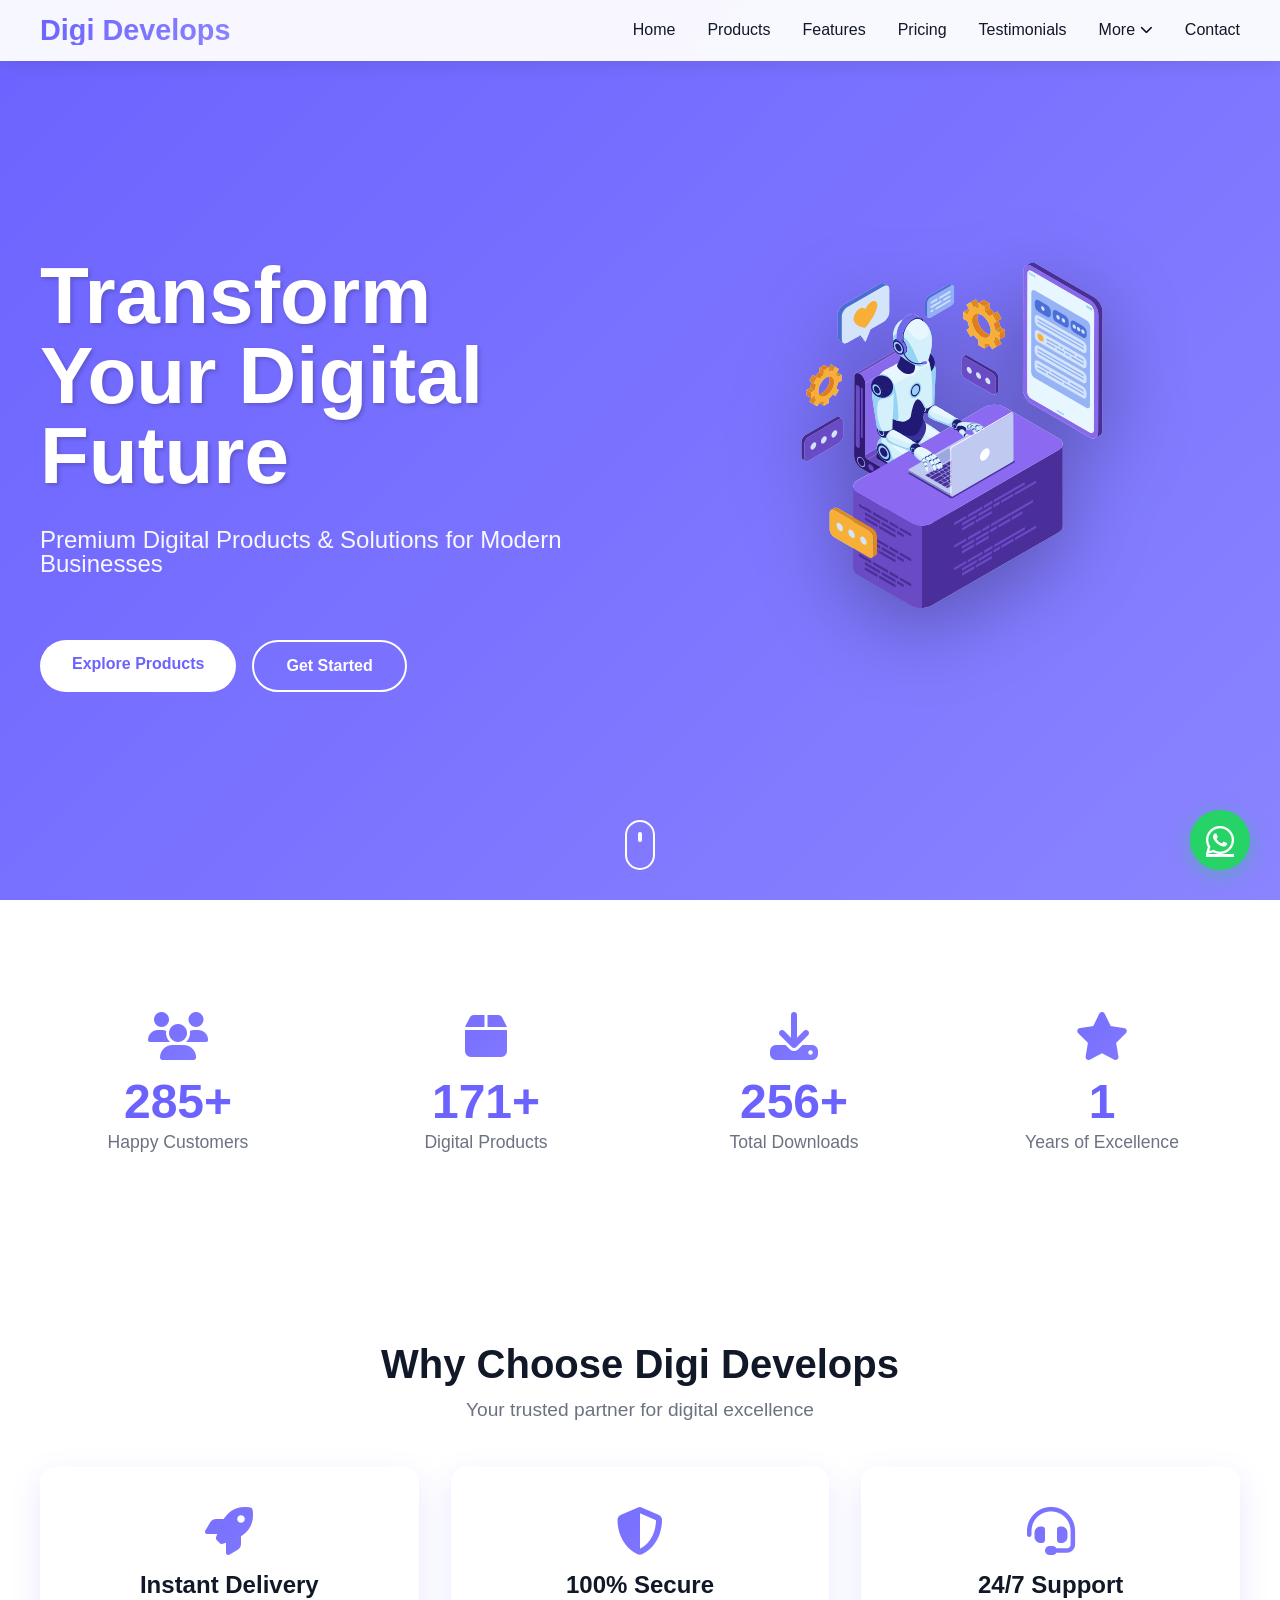
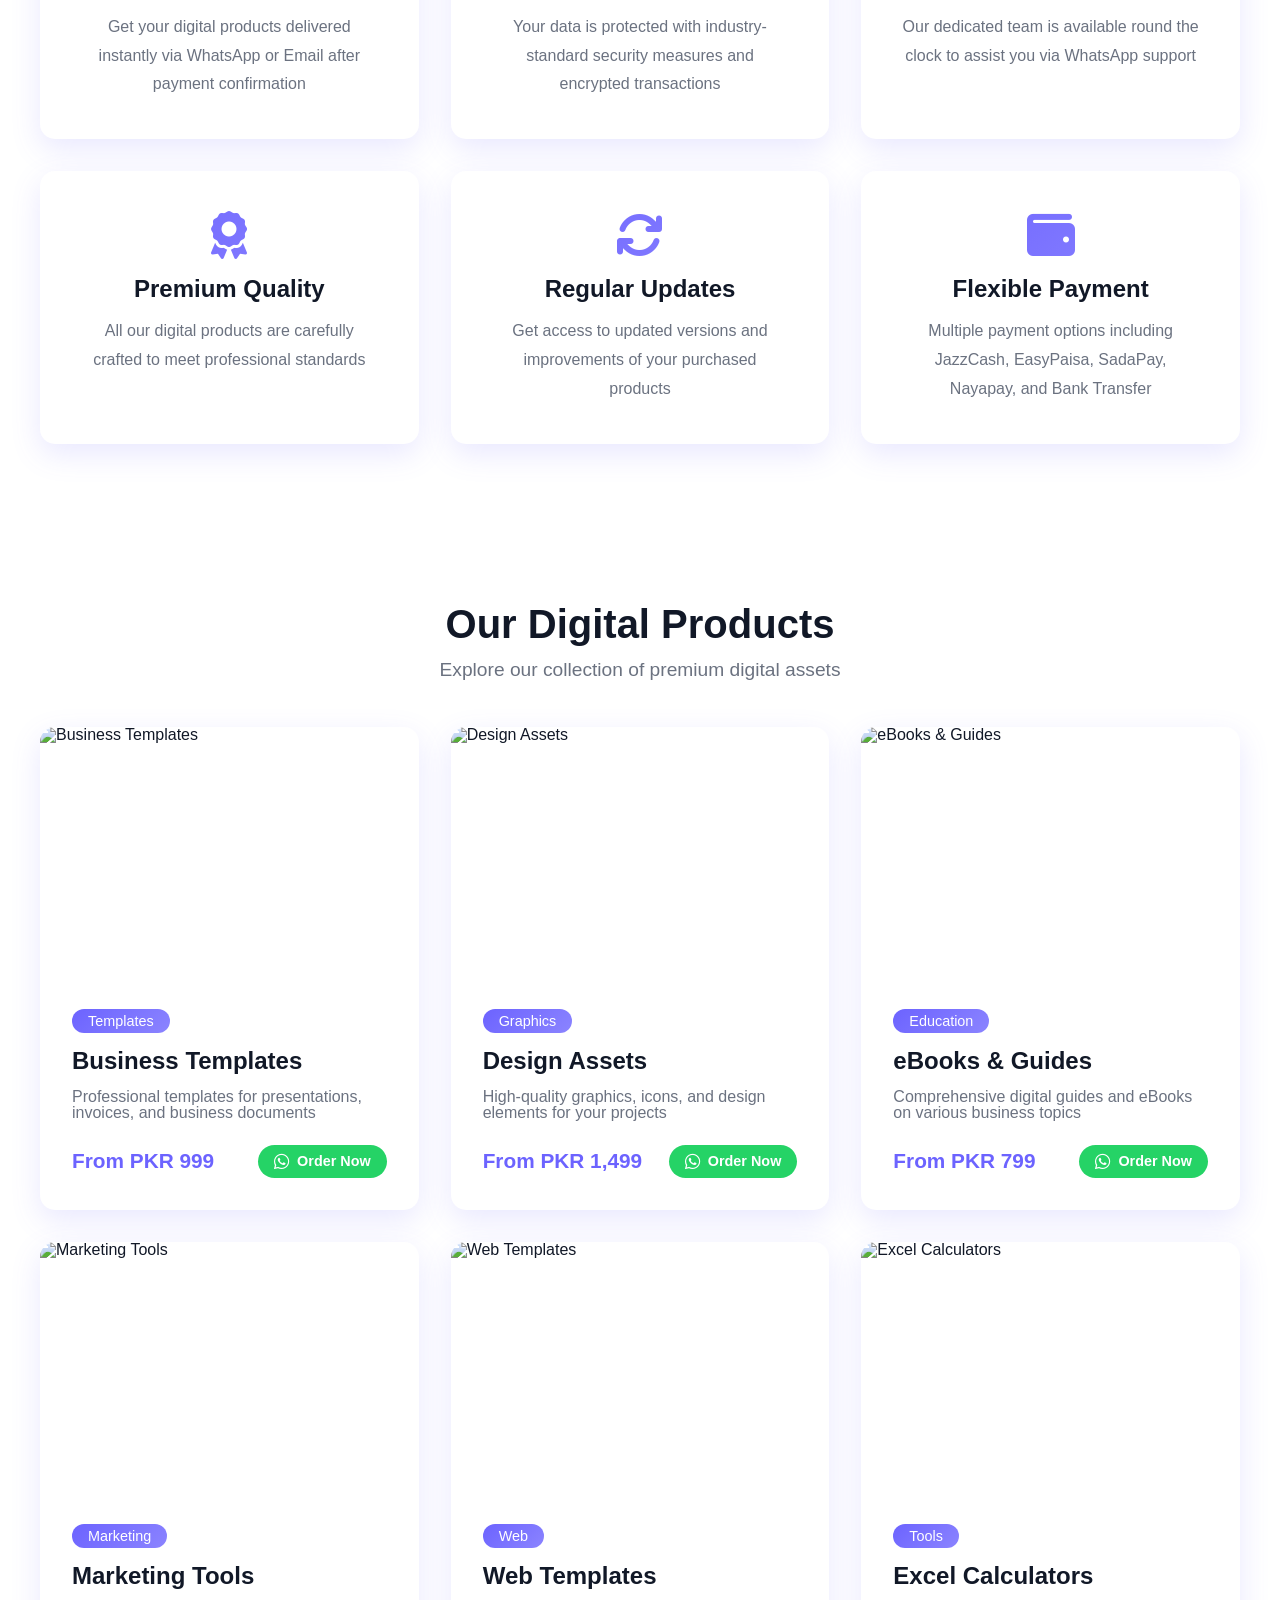
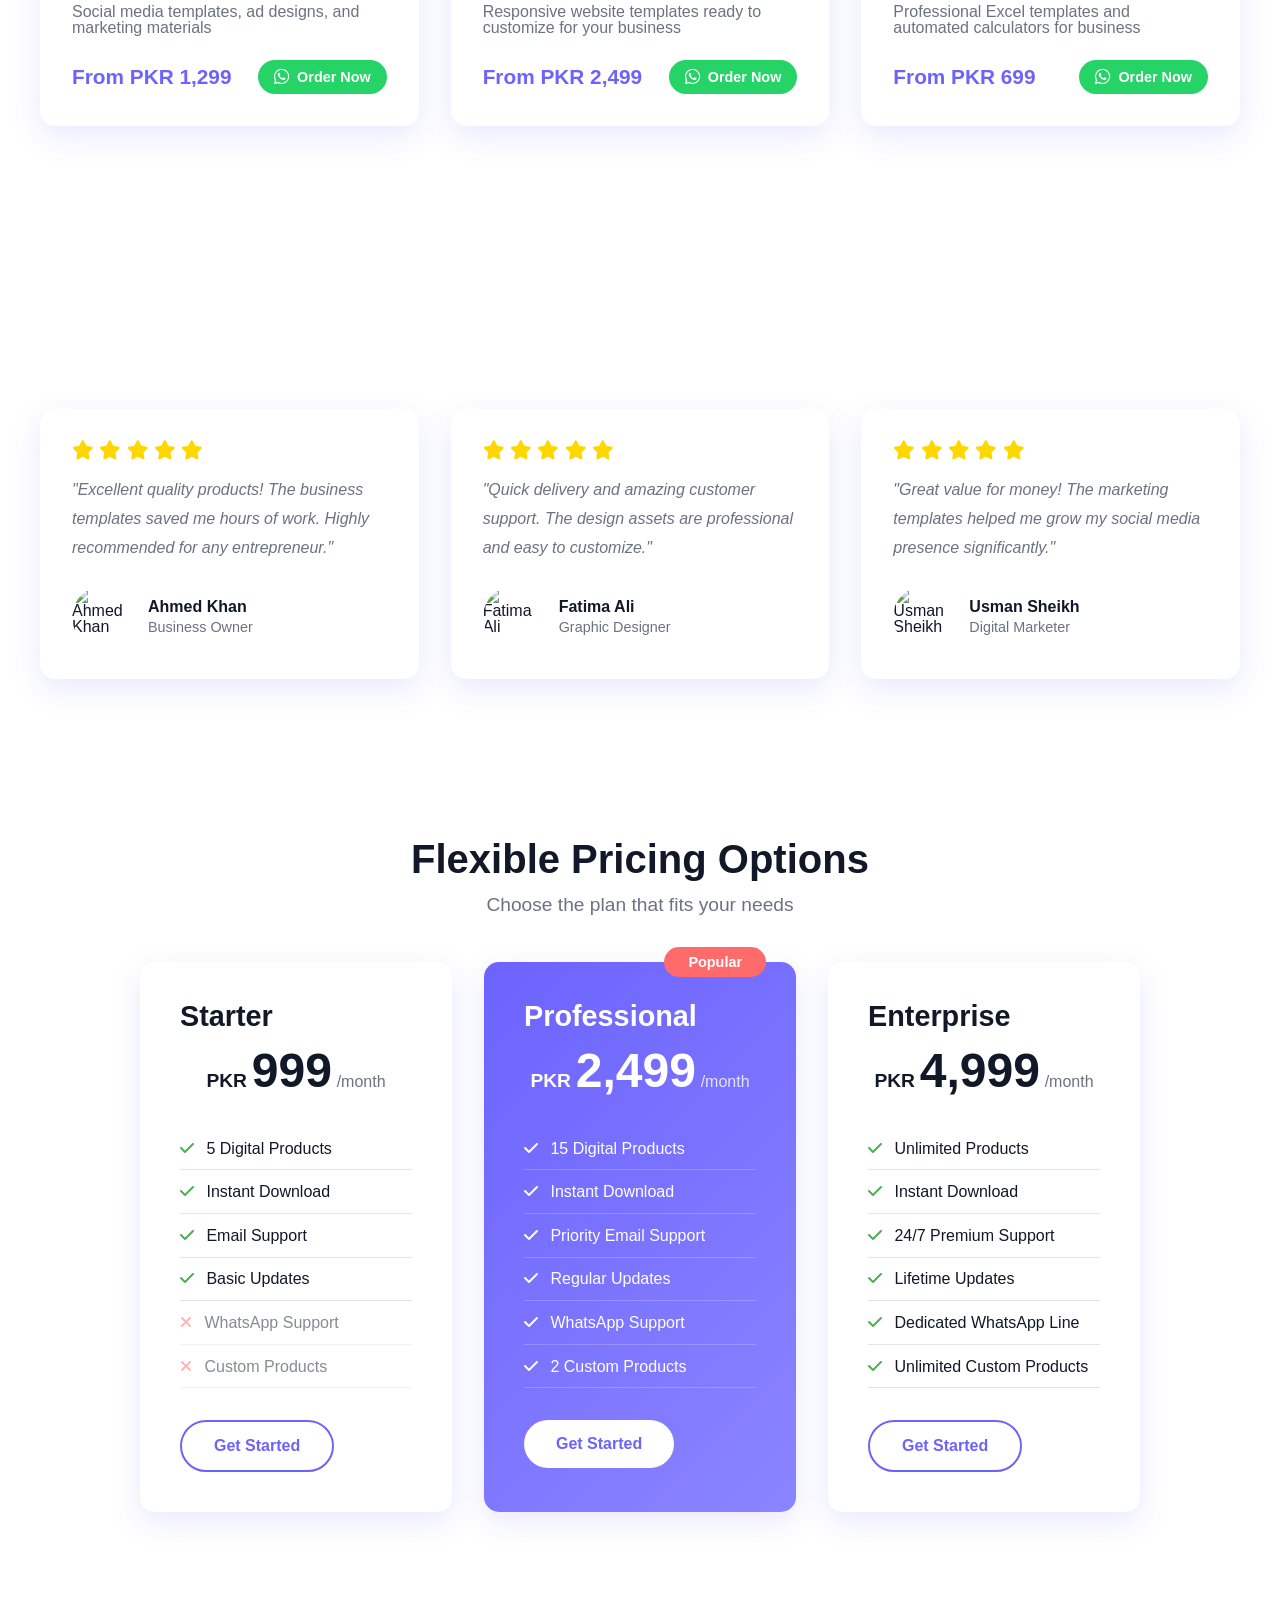
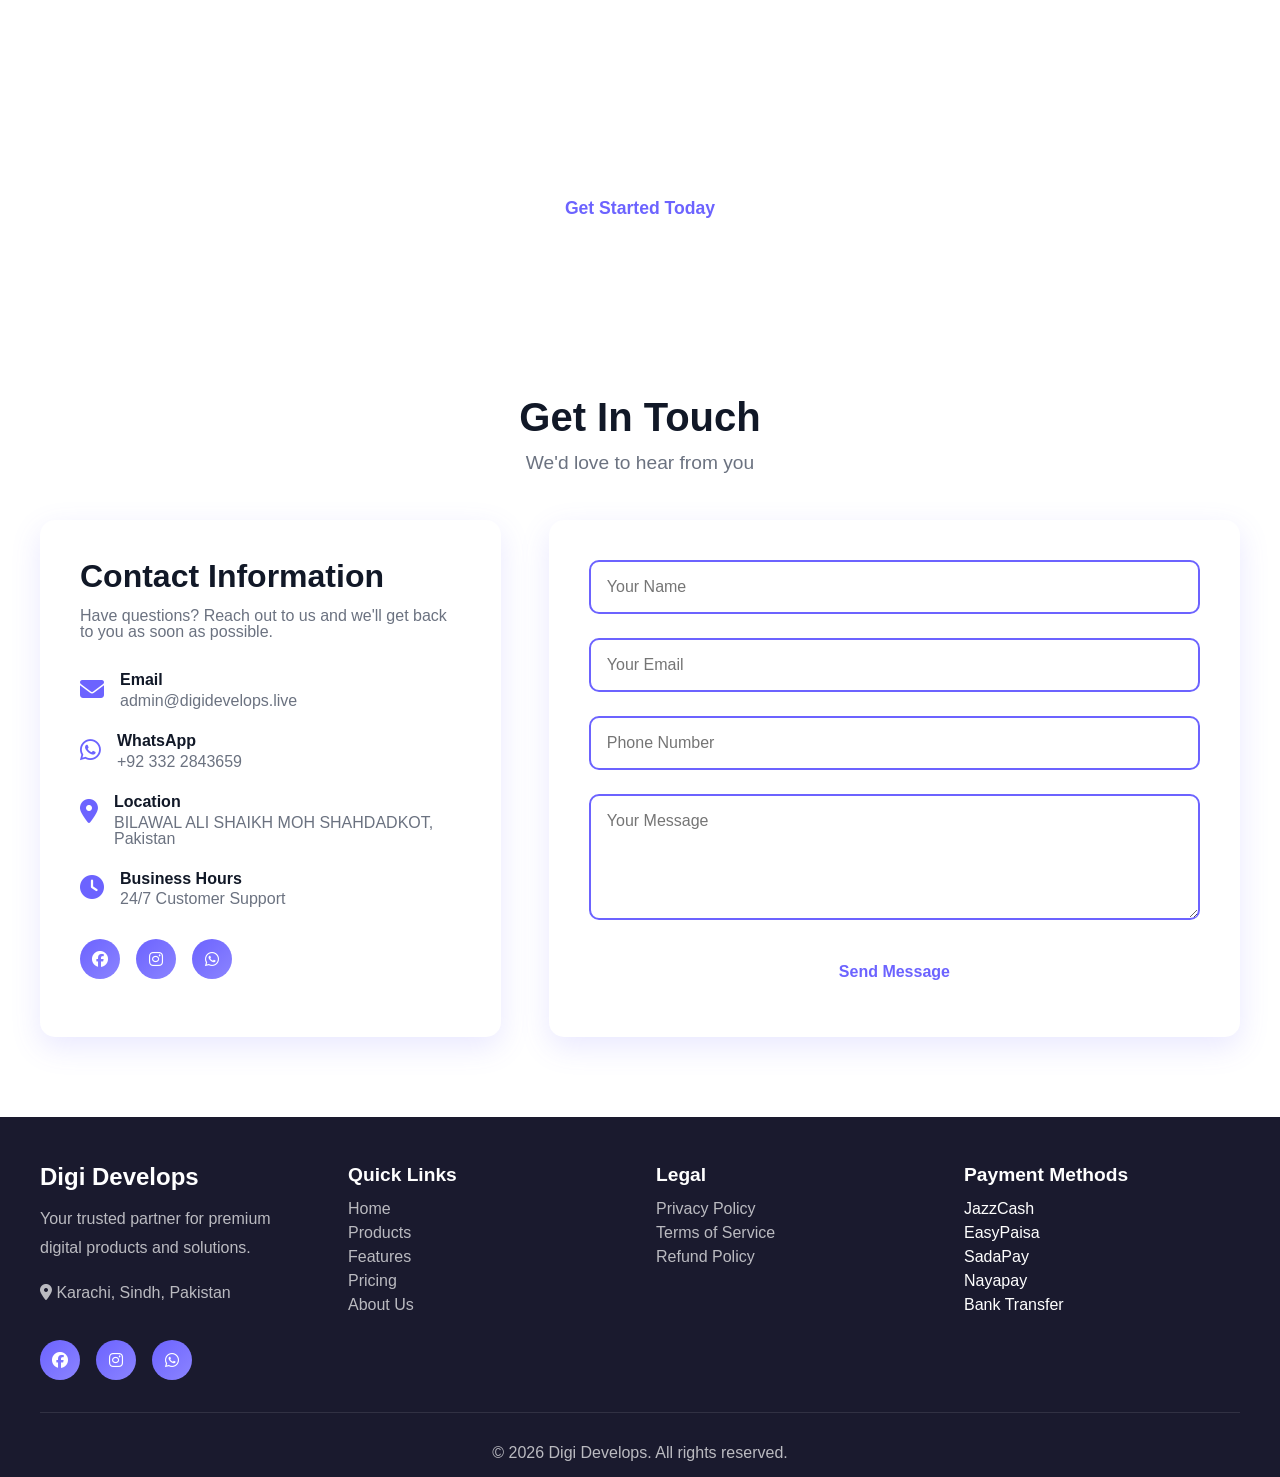
==== commit a4756c26: "Email update" ====
--- a/index.html
+++ b/index.html
@@ -427,7 +427,7 @@
                         <i class="fas fa-envelope"></i>
                         <div>
                             <h4>Email</h4>
-                            <p>digi.develops.x@gmail.com</p>
+                            <p>admin@digidevelops.live</p>
                         </div>
                     </div>
                     <div class="contact-item">
@@ -441,7 +441,7 @@
                         <i class="fas fa-map-marker-alt"></i>
                         <div>
                             <h4>Location</h4>
-                            <p>Karachi, Sindh, Pakistan</p>
+                            <p>BILAWAL ALI SHAIKH MOH SHAHDADKOT, Pakistan</p>
                         </div>
                     </div>
                     <div class="contact-item">
--- a/style.css
+++ b/style.css
@@ -6,20 +6,20 @@
 }
 
 :root {
-    /* Professional Blue & Orange Palette */
-    --primary-color: #1E3A8A;
-    --secondary-color: #F97316;
-    --accent-color: #3B82F6;
-    --dark-color: #1E3A8A;
-    --darker-color: #1e293b;
+    /* Purple & Green Color Palette */
+    --primary-color: #6C63FF;
+    --secondary-color: #4CAF50;
+    --accent-color: #FF6B6B;
+    --dark-color: #1a1a2e;
+    --darker-color: #1a1a2e;
     --light-color: #FFFFFF;
     --text-dark: #111827;
     --text-light: #6b7280;
-    --gradient-1: linear-gradient(135deg, #1E3A8A 0%, #3B82F6 100%);
-    --gradient-2: linear-gradient(135deg, #F97316 0%, #fb923c 100%);
-    --gradient-3: linear-gradient(135deg, #3B82F6 0%, #60a5fa 100%);
-    --shadow: 0 10px 30px rgba(30, 58, 138, 0.15);
-    --shadow-hover: 0 15px 40px rgba(30, 58, 138, 0.2);
+    --gradient-1: linear-gradient(135deg, #6C63FF 0%, #8B84FF 100%);
+    --gradient-2: linear-gradient(135deg, #4CAF50 0%, #66BB6A 100%);
+    --gradient-3: linear-gradient(135deg, #FF6B6B 0%, #FF8787 100%);
+    --shadow: 0 10px 30px rgba(108, 99, 255, 0.15);
+    --shadow-hover: 0 15px 40px rgba(108, 99, 255, 0.2);
 }
 
 body {
@@ -40,8 +40,8 @@
     position: fixed;
     top: 0;
     width: 100%;
-    /* background: rgba(255, 255, 255, 0.95); */
-    background-color: var(--primary-color);
+    background: rgba(255, 255, 255, 0.95);
+    /* background-color: var(--primary-color); */
     
     backdrop-filter: blur(10px);
     box-shadow: 0 2px 20px rgba(0, 0, 0, 0.1);
@@ -50,8 +50,8 @@
 }
 
 .navbar.scrolled {
-    /* background: rgba(255, 255, 255, 0.98); */
-    background-color: var(--primary-color);
+    background: rgba(255, 255, 255, 0.98);
+    /* background-color: var(--primary-color); */
     box-shadow: 0 2px 30px rgba(0, 0, 0, 0.15);
 }
 
@@ -63,10 +63,9 @@
 }
 
 .logo h2 {
-    /* background: var(--gradient-1); */
-    color: var(--light-color);
+    background: var(--gradient-1);
     -webkit-background-clip: text;
-    /* -webkit-text-fill-color: transparent; */
+    -webkit-text-fill-color: transparent;
     background-clip: text;
     font-size: 1.8rem;
     font-weight: 700;
@@ -80,8 +79,7 @@
 
 .nav-menu a {
     text-decoration: none;
-    /* color: var(--text-dark); */
-    color: var(--light-color);
+    color: var(--text-dark);
     font-weight: 500;
     transition: all 0.3s ease;
     position: relative;
@@ -210,7 +208,7 @@
     left: 0;
     right: 0;
     bottom: 0;
-    background: linear-gradient(135deg, rgba(30, 58, 138, 0.95) 0%, rgba(59, 130, 246, 0.85) 100%);
+    background: linear-gradient(135deg, rgba(108, 99, 255, 0.95) 0%, rgba(139, 132, 255, 0.85) 100%);
 }
 
 .hero-wrapper {
@@ -250,6 +248,7 @@
     font-size: 5rem;
     font-weight: 700;
     margin-bottom: 2rem;
+    margin-top: 3rem;
     text-shadow: 2px 2px 4px rgba(0, 0, 0, 0.2);
 }
 
@@ -902,11 +901,12 @@
 .form-group textarea {
     width: 100%;
     padding: 1rem;
-    border: 2px solid var(--light-color);
+    border: 2px solid var(--primary-color);
     border-radius: 10px;
     font-size: 1rem;
     transition: all 0.3s ease;
     font-family: inherit;
+    background-color: white;
 }
 
 .form-group input:focus,
@@ -1066,6 +1066,18 @@
         width: 100%;
     }
 
+    .nav-menu a {
+        display: block;
+        padding: 1rem 1.5rem;
+        width: 100%;
+    }
+
+    .dropdown-toggle {
+        justify-content: center;
+        width: 100%;
+        padding: 1rem 1.5rem;
+    }
+
     .dropdown-menu {
         position: static;
         opacity: 1;
@@ -1088,8 +1100,14 @@
         margin-left: auto;
     }
 
+    .dropdown-menu a {
+        color: var(--text-dark);
+    }
+
     .dropdown-menu a:hover {
         padding-left: 1.5rem;
+        background: var(--light-color);
+        color: var(--secondary-color);
     }
 
     .hamburger {
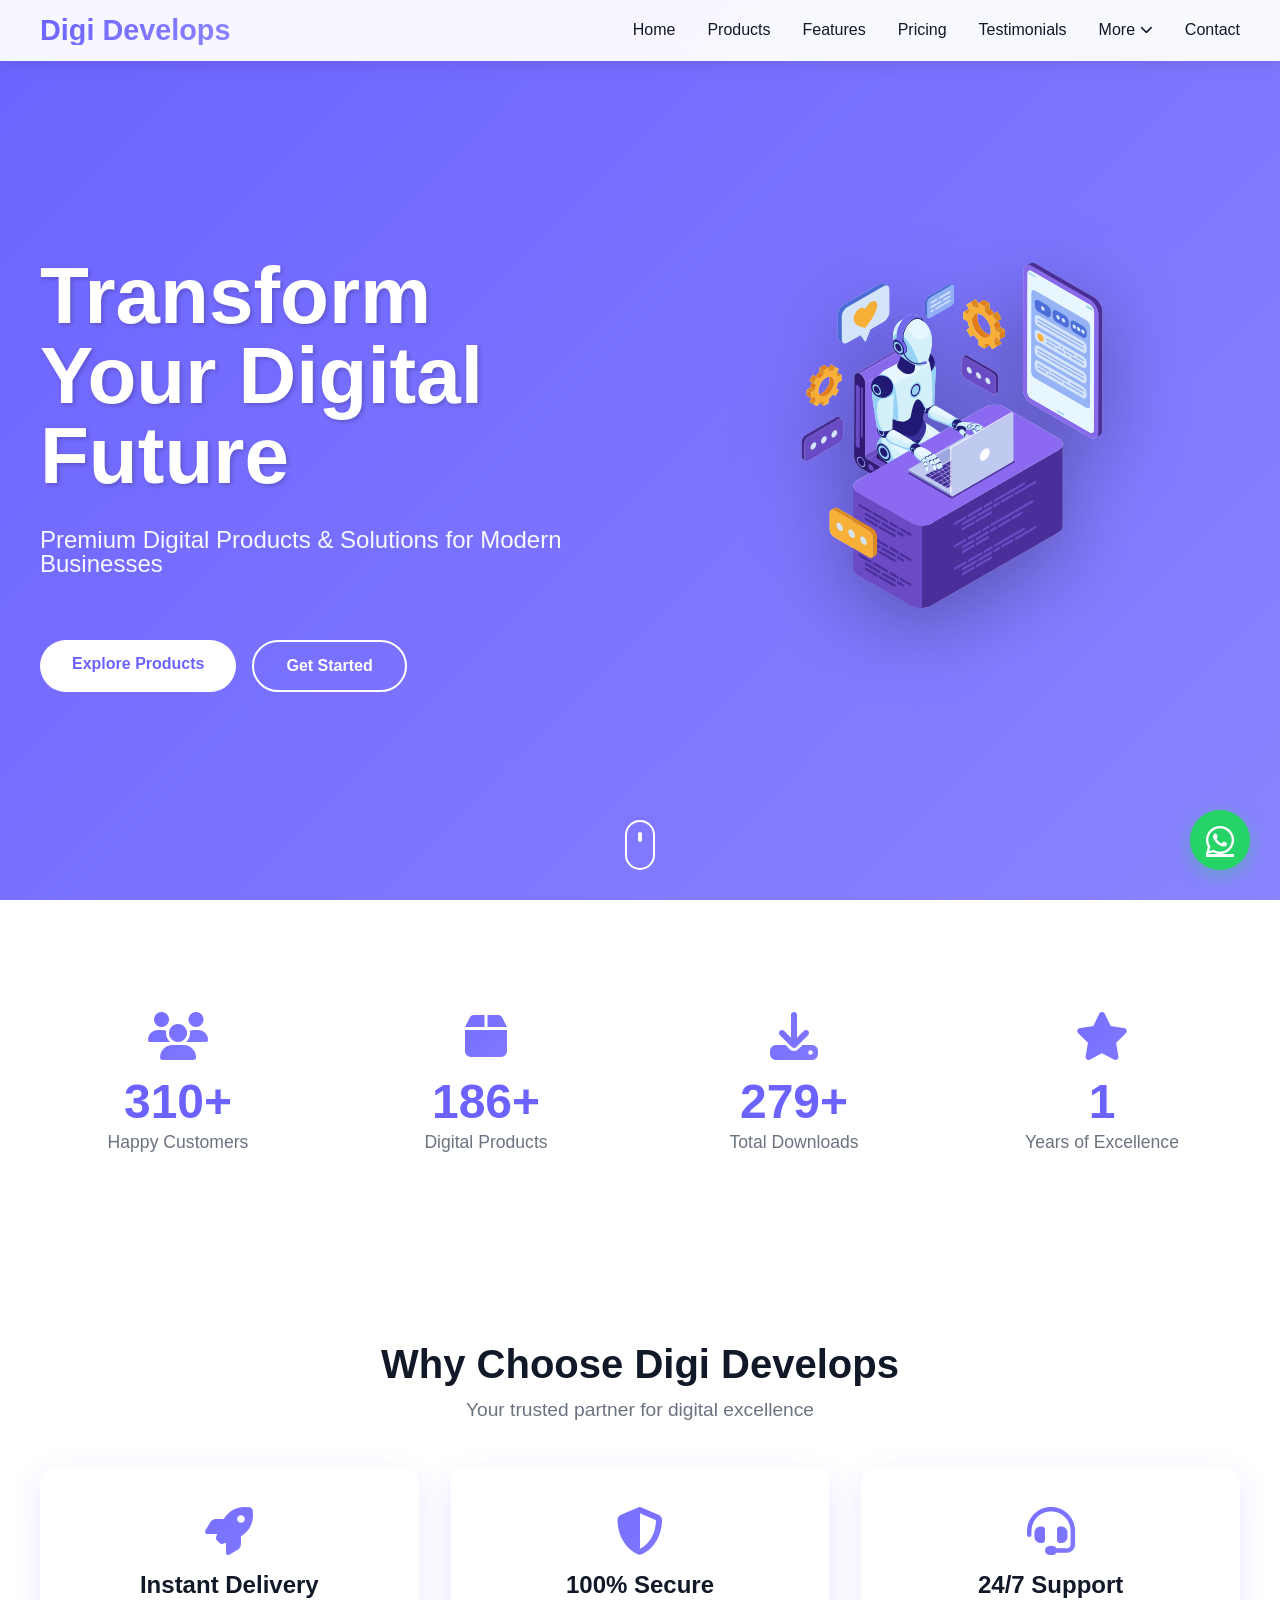
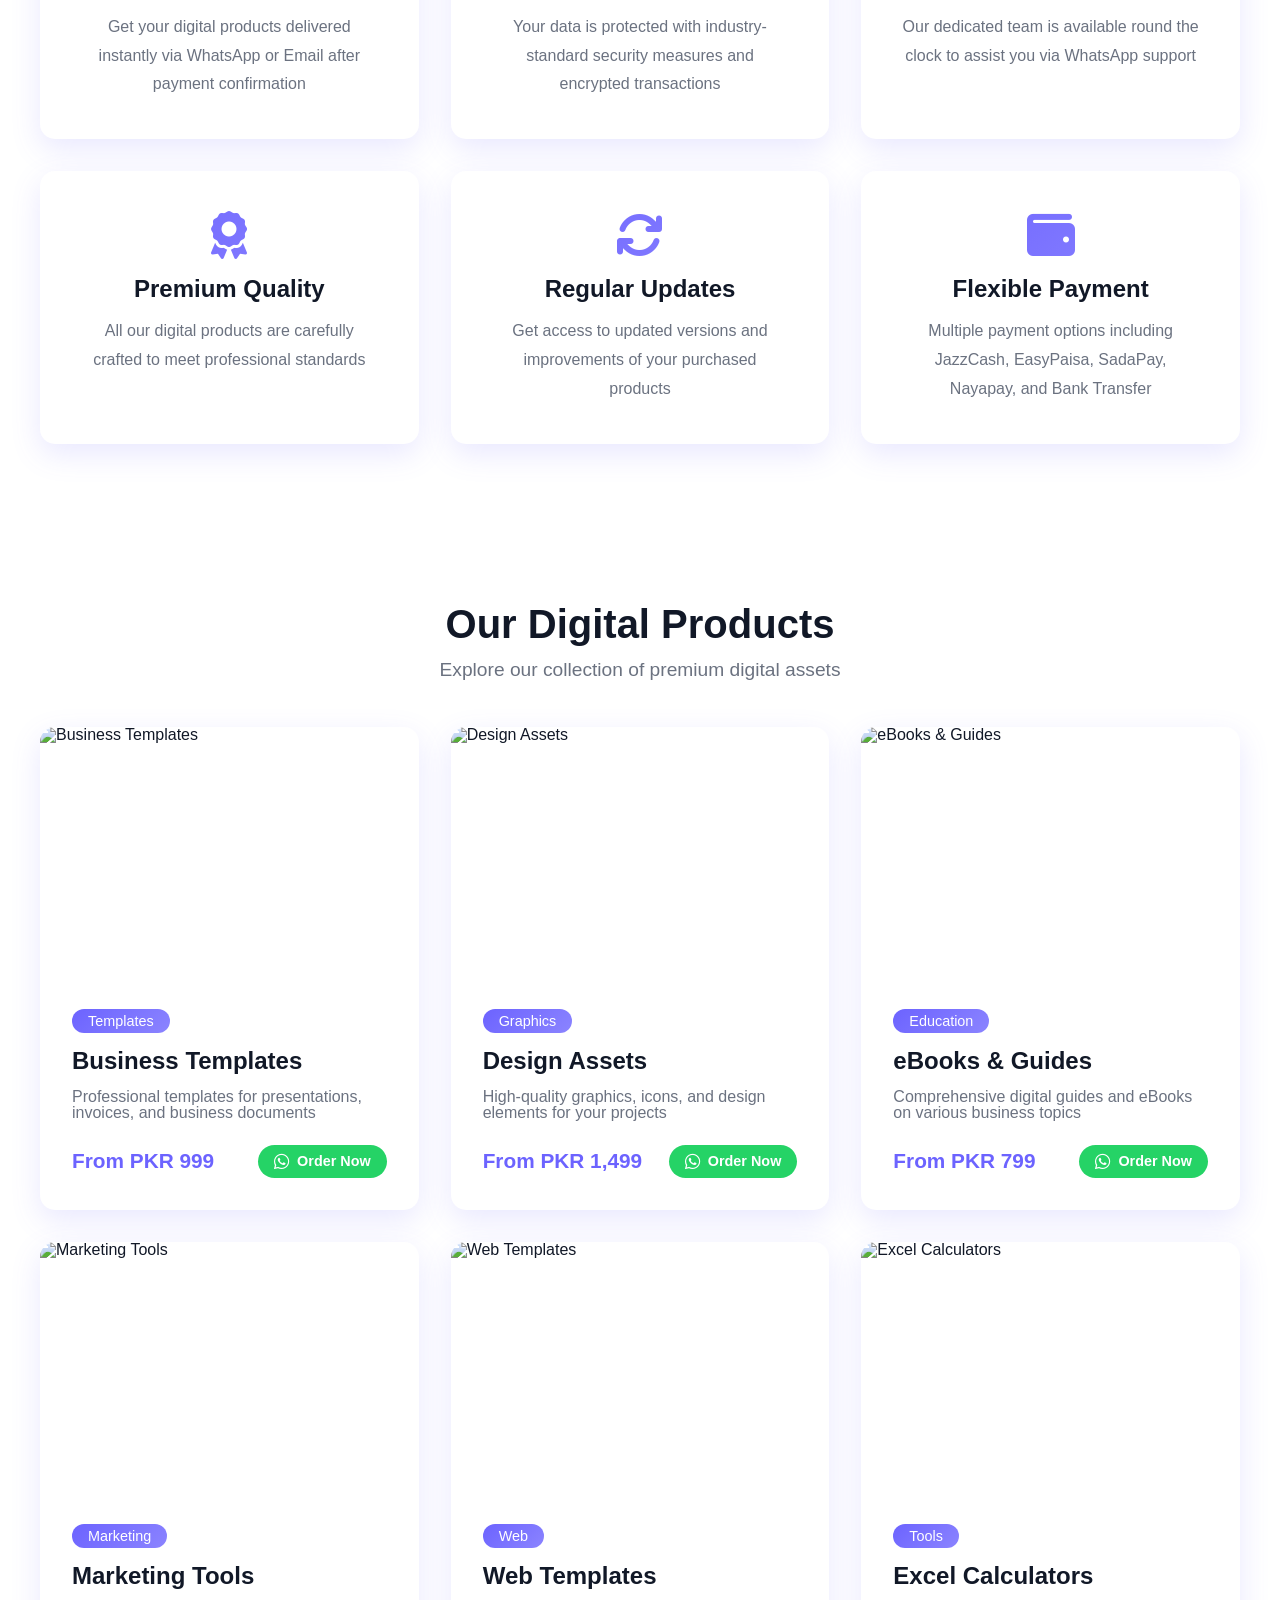
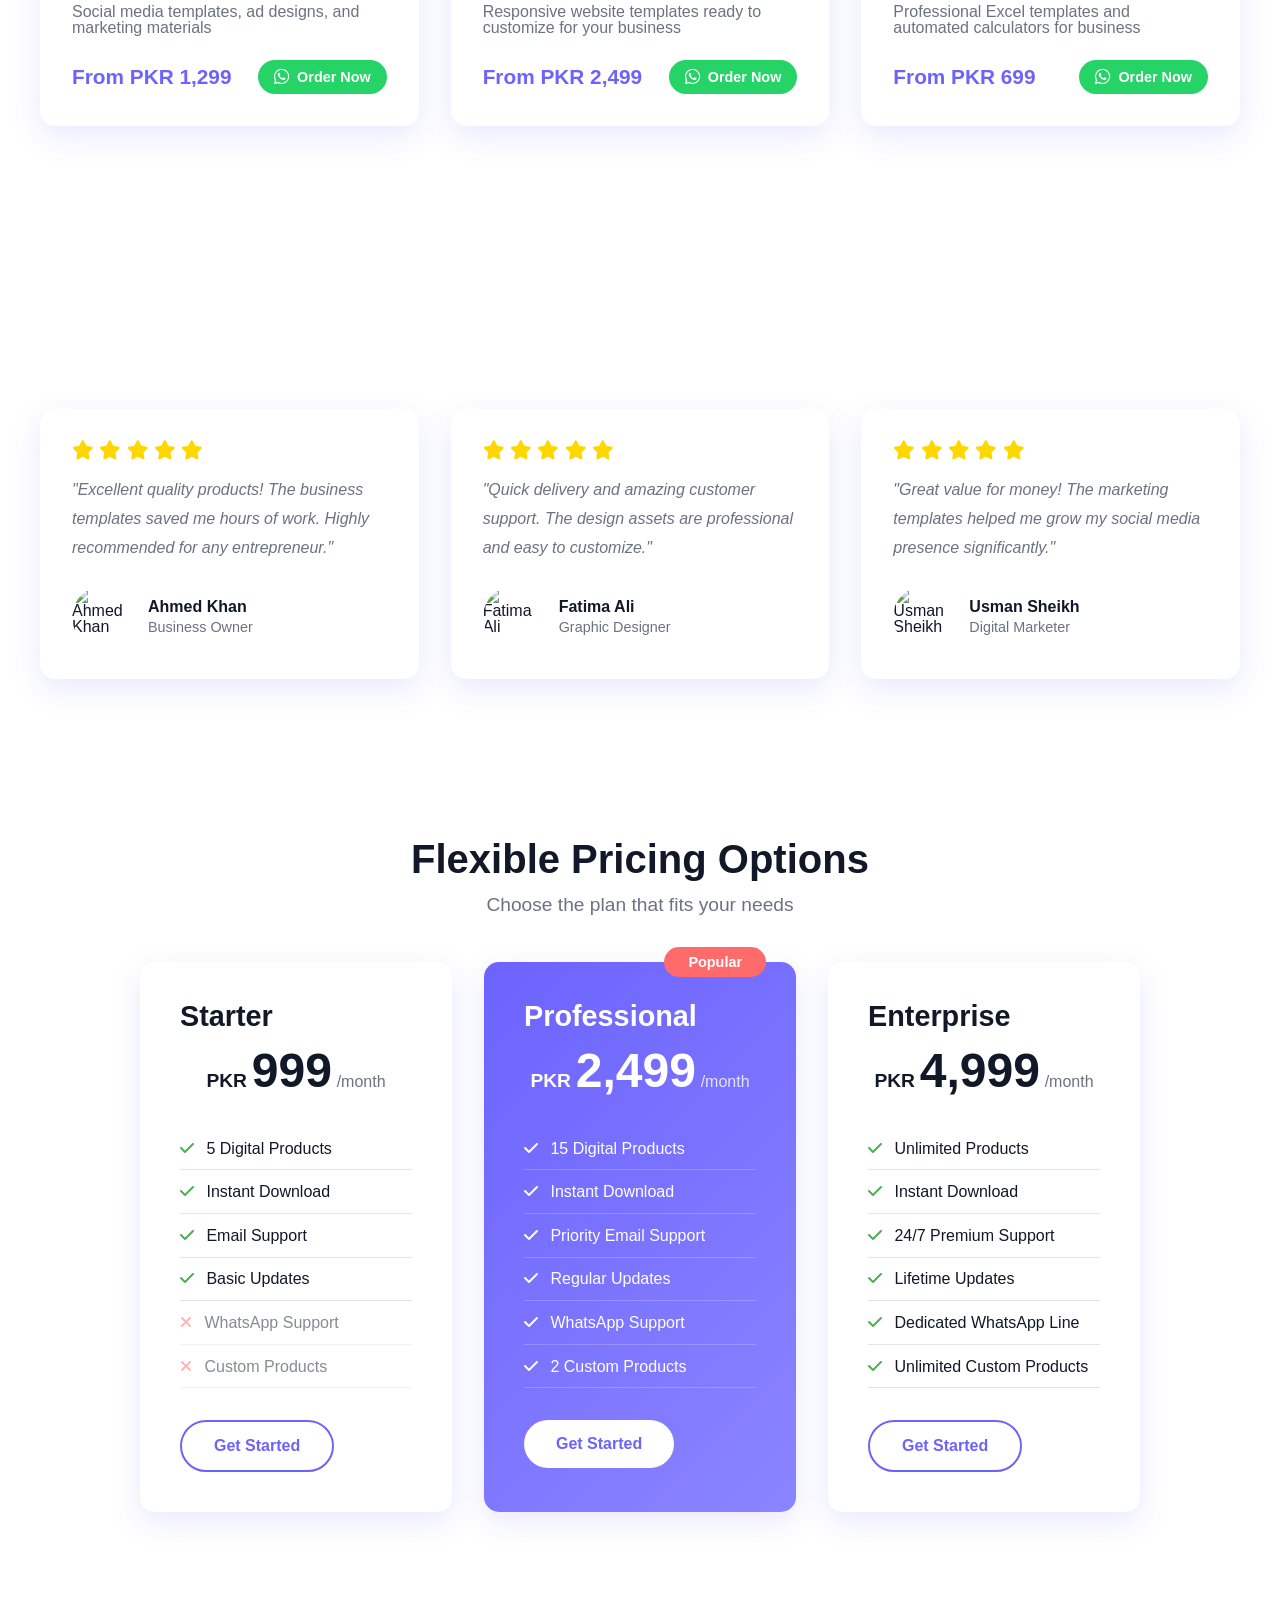
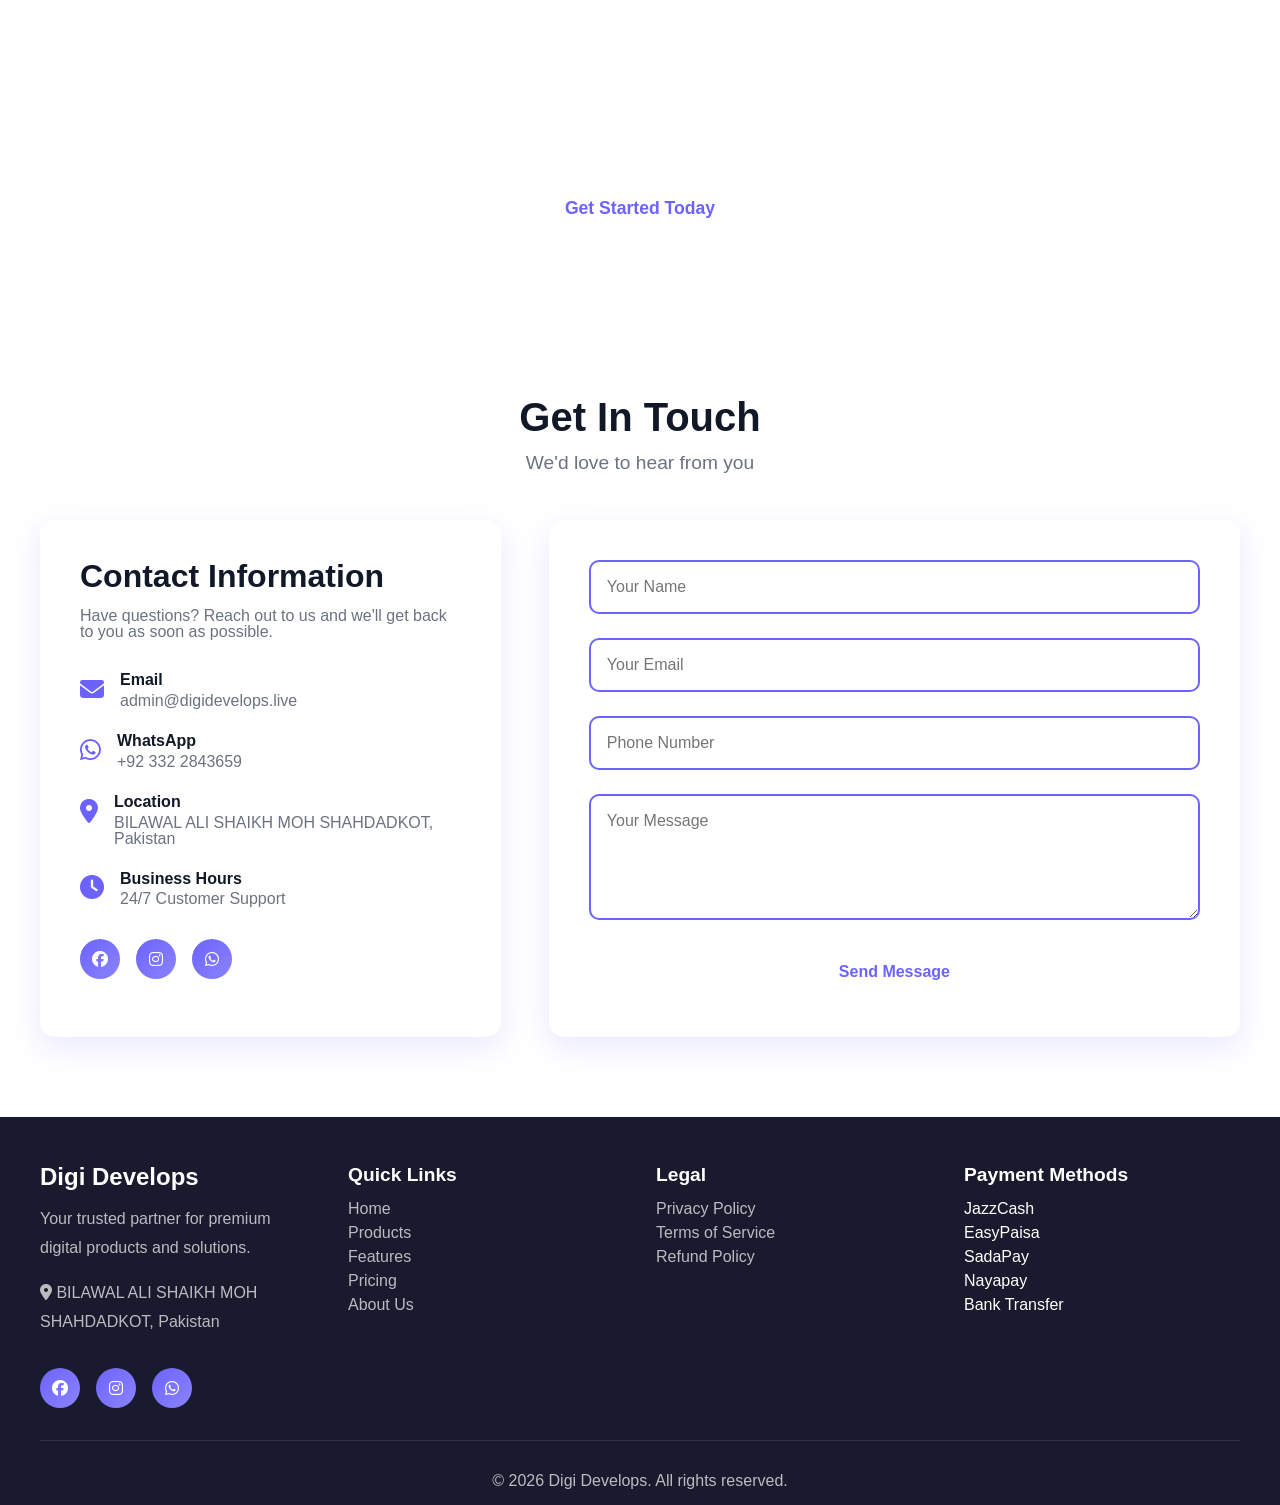
==== commit f24e5ad9: "Footer" ====
--- a/index.html
+++ b/index.html
@@ -483,7 +483,7 @@
                 <div class="footer-section">
                     <h3>Digi Develops</h3>
                     <p>Your trusted partner for premium digital products and solutions.</p>
-                    <p><i class="fas fa-map-marker-alt"></i> Karachi, Sindh, Pakistan</p>
+                    <p><i class="fas fa-map-marker-alt"></i> BILAWAL ALI SHAIKH MOH SHAHDADKOT, Pakistan</p>
                     <div class="social-links">
                         <a href="https://www.facebook.com/share/1BXKpz7myq/" target="_blank"><i class="fab fa-facebook"></i></a>
                         <a href="#"><i class="fab fa-instagram"></i></a>
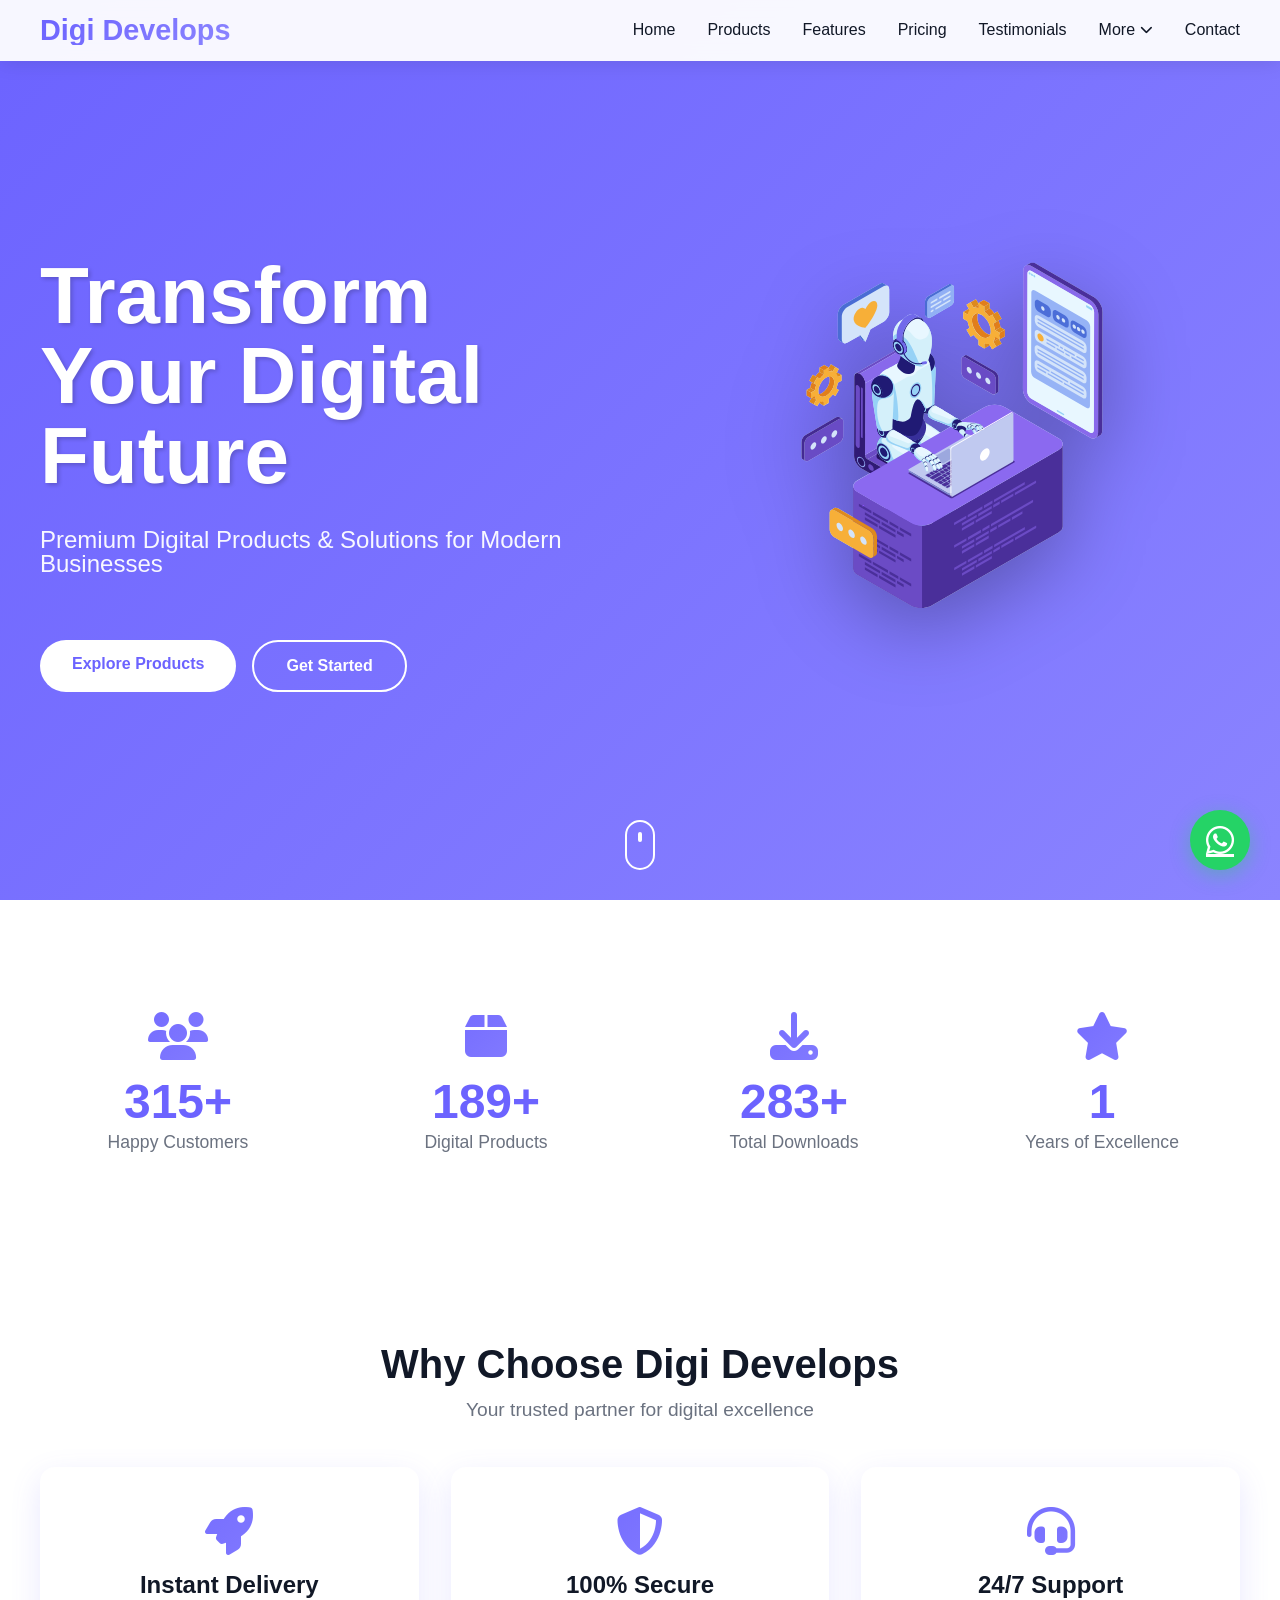
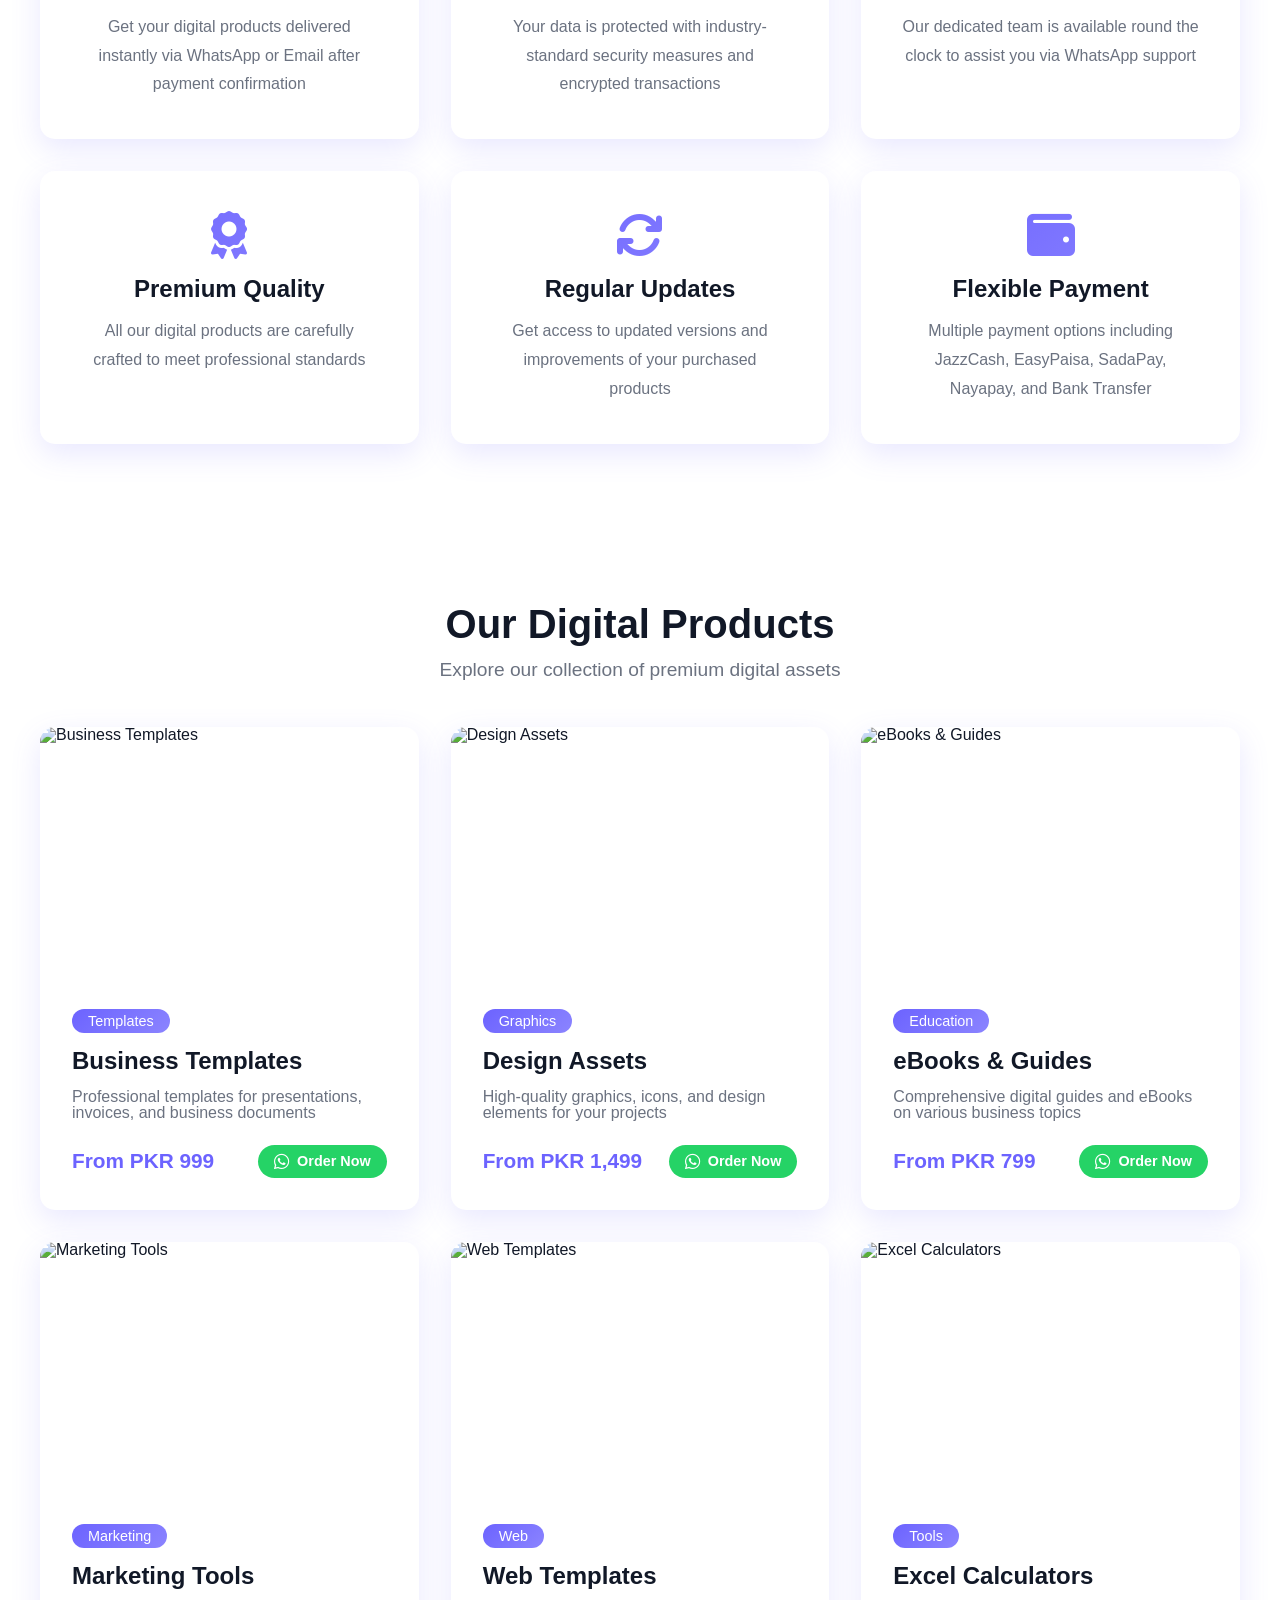
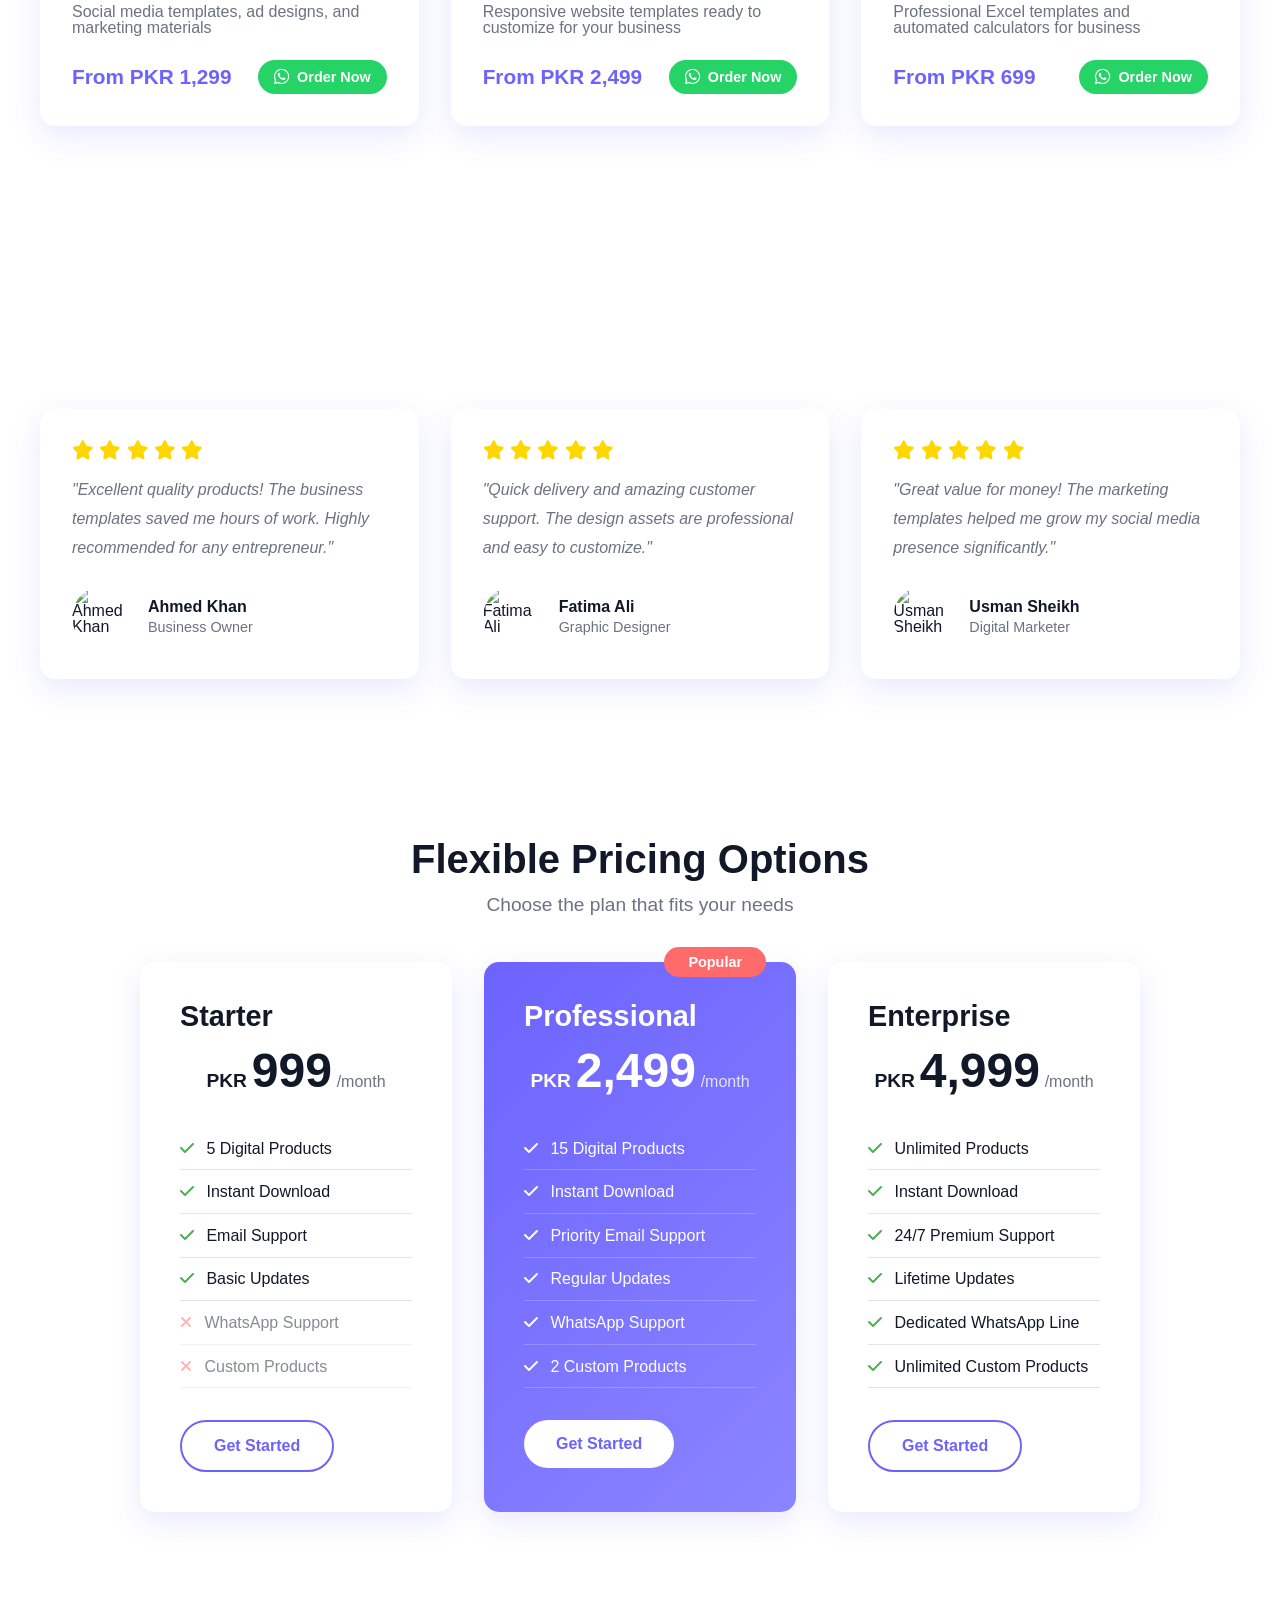
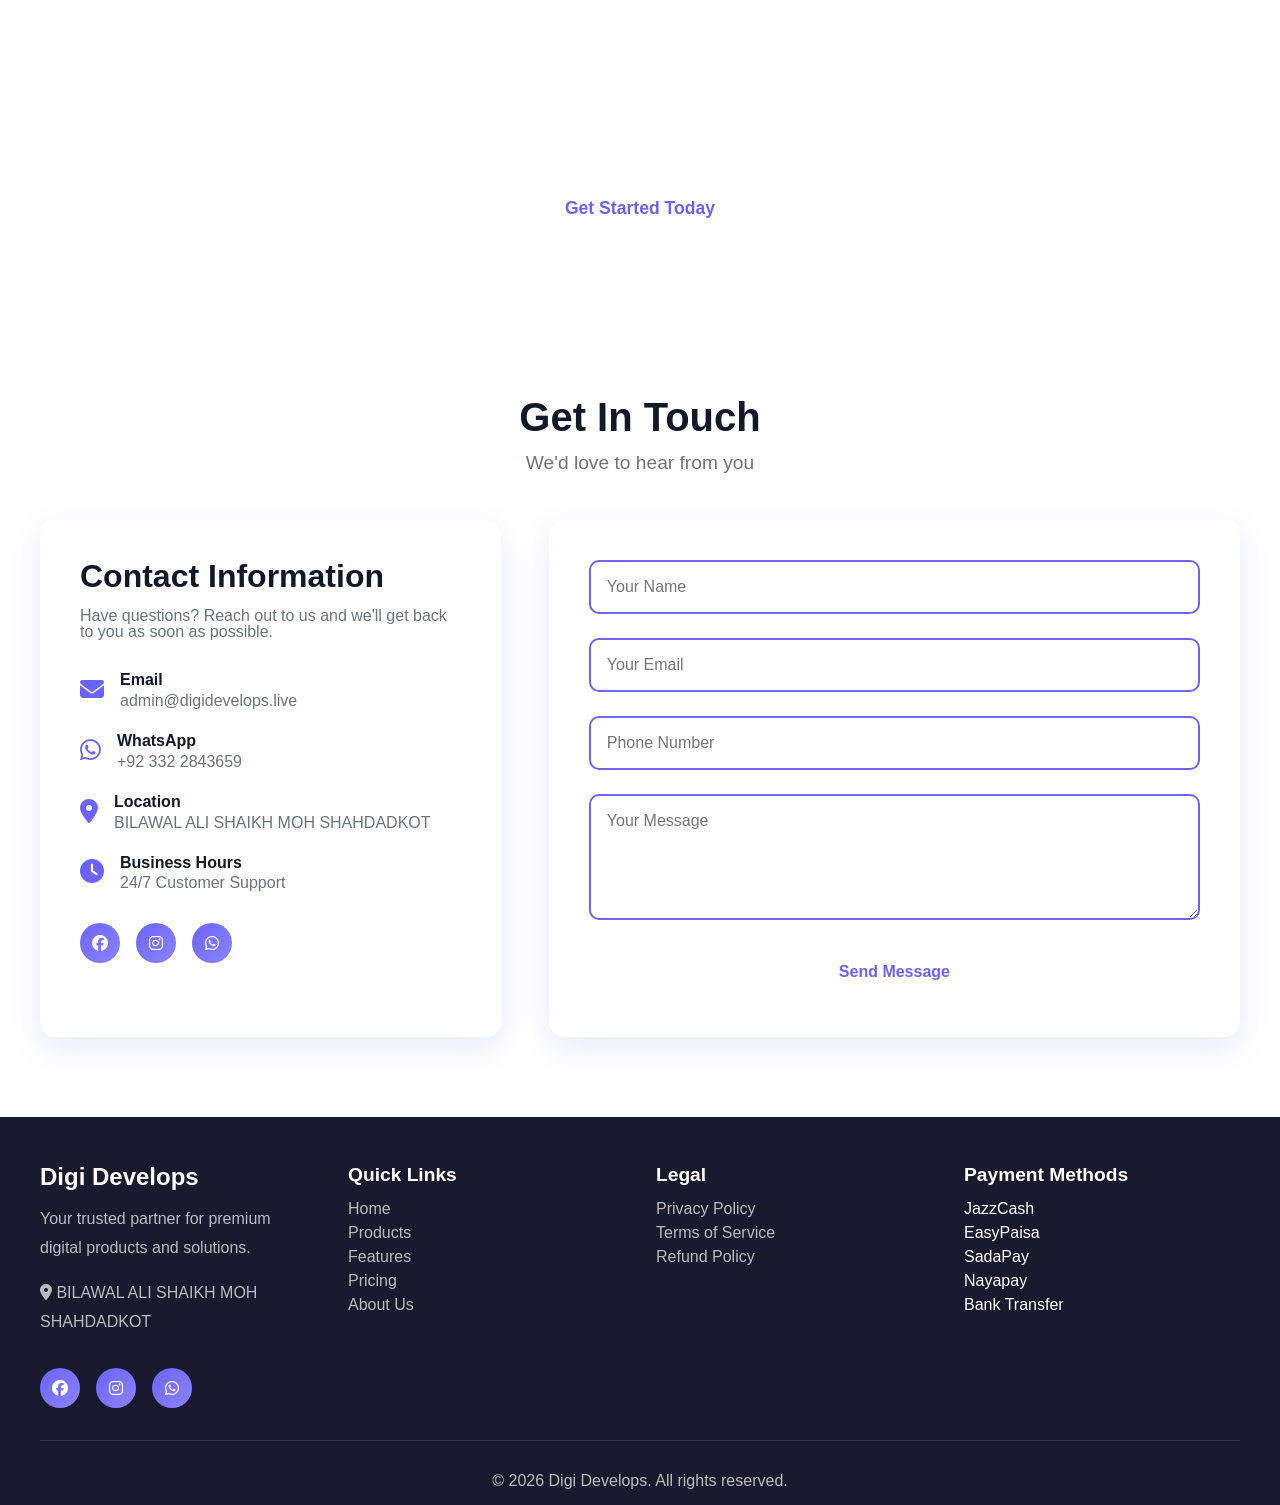
==== commit ef9307f9: "T" ====
--- a/index.html
+++ b/index.html
@@ -441,7 +441,7 @@
                         <i class="fas fa-map-marker-alt"></i>
                         <div>
                             <h4>Location</h4>
-                            <p>BILAWAL ALI SHAIKH MOH SHAHDADKOT, Pakistan</p>
+                            <p>BILAWAL ALI SHAIKH MOH SHAHDADKOT</p>
                         </div>
                     </div>
                     <div class="contact-item">
@@ -483,7 +483,7 @@
                 <div class="footer-section">
                     <h3>Digi Develops</h3>
                     <p>Your trusted partner for premium digital products and solutions.</p>
-                    <p><i class="fas fa-map-marker-alt"></i> BILAWAL ALI SHAIKH MOH SHAHDADKOT, Pakistan</p>
+                    <p><i class="fas fa-map-marker-alt"></i> BILAWAL ALI SHAIKH MOH SHAHDADKOT</p>
                     <div class="social-links">
                         <a href="https://www.facebook.com/share/1BXKpz7myq/" target="_blank"><i class="fab fa-facebook"></i></a>
                         <a href="#"><i class="fab fa-instagram"></i></a>
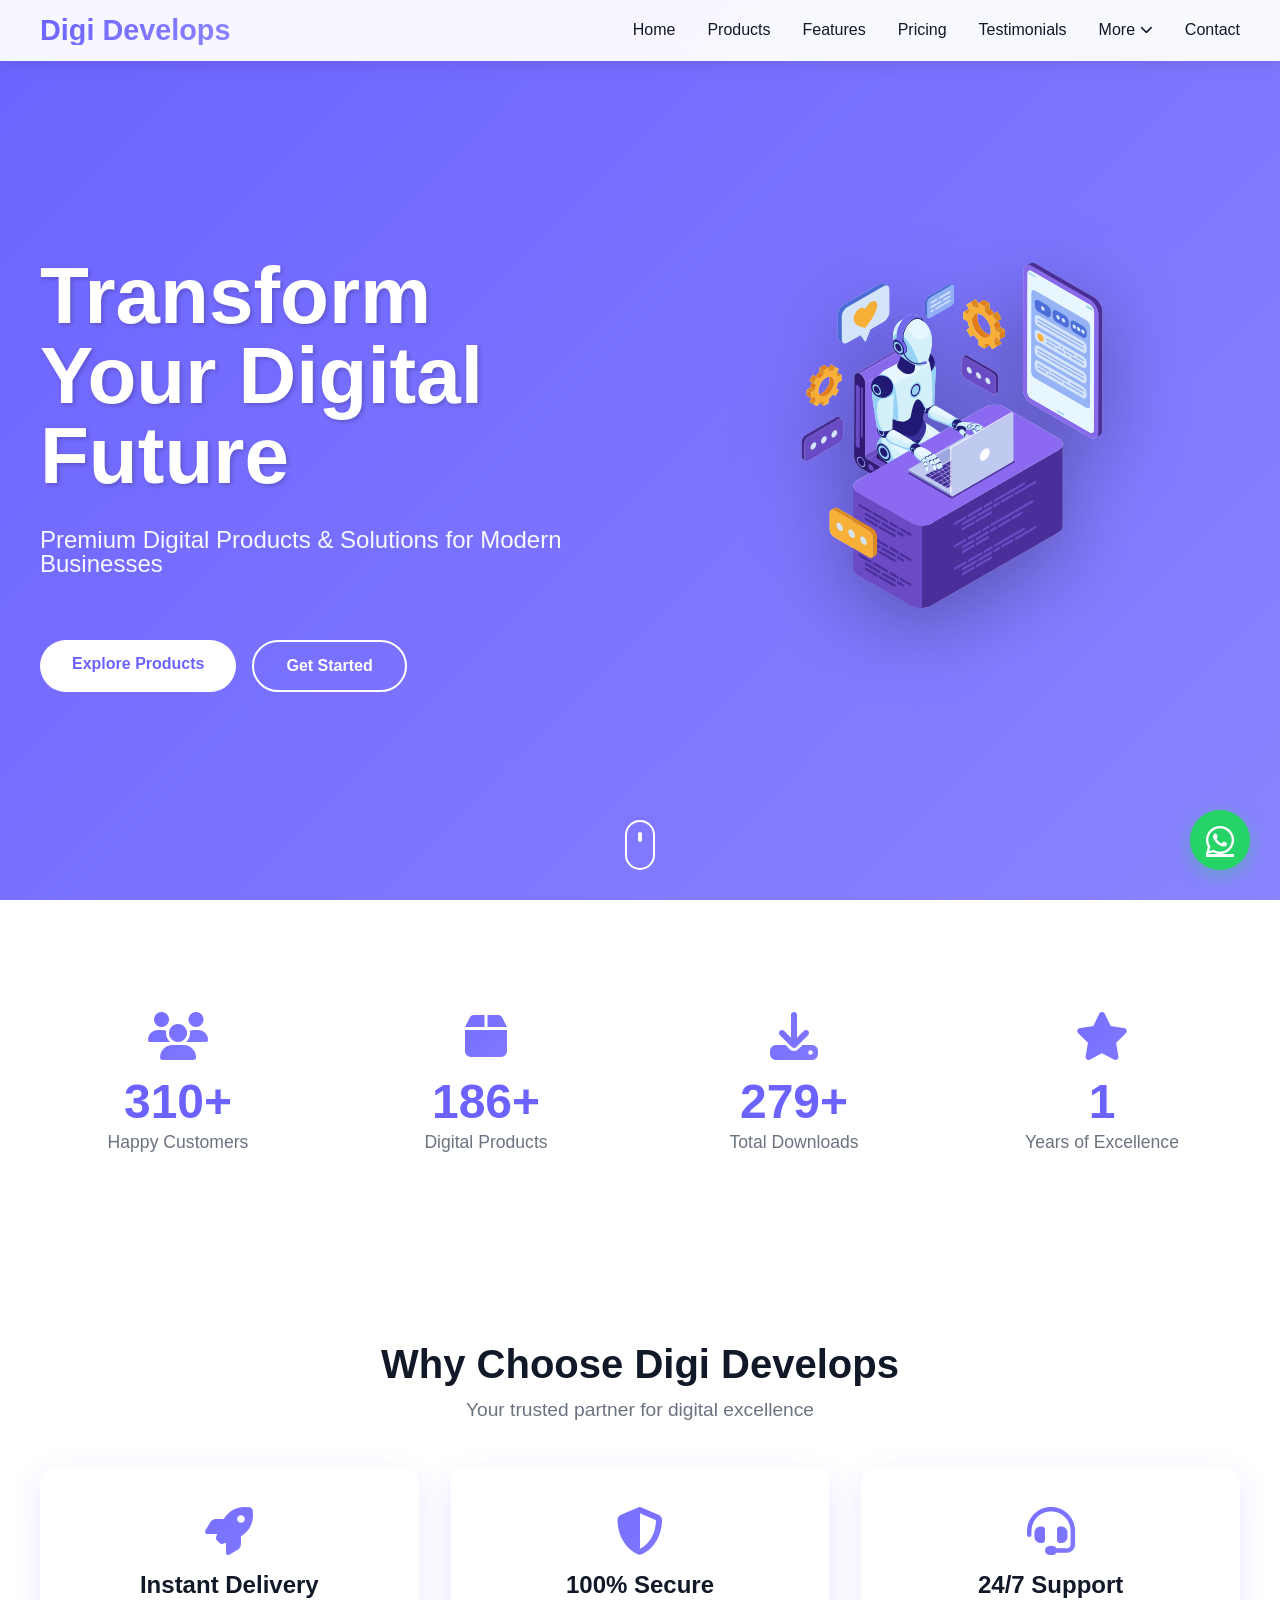
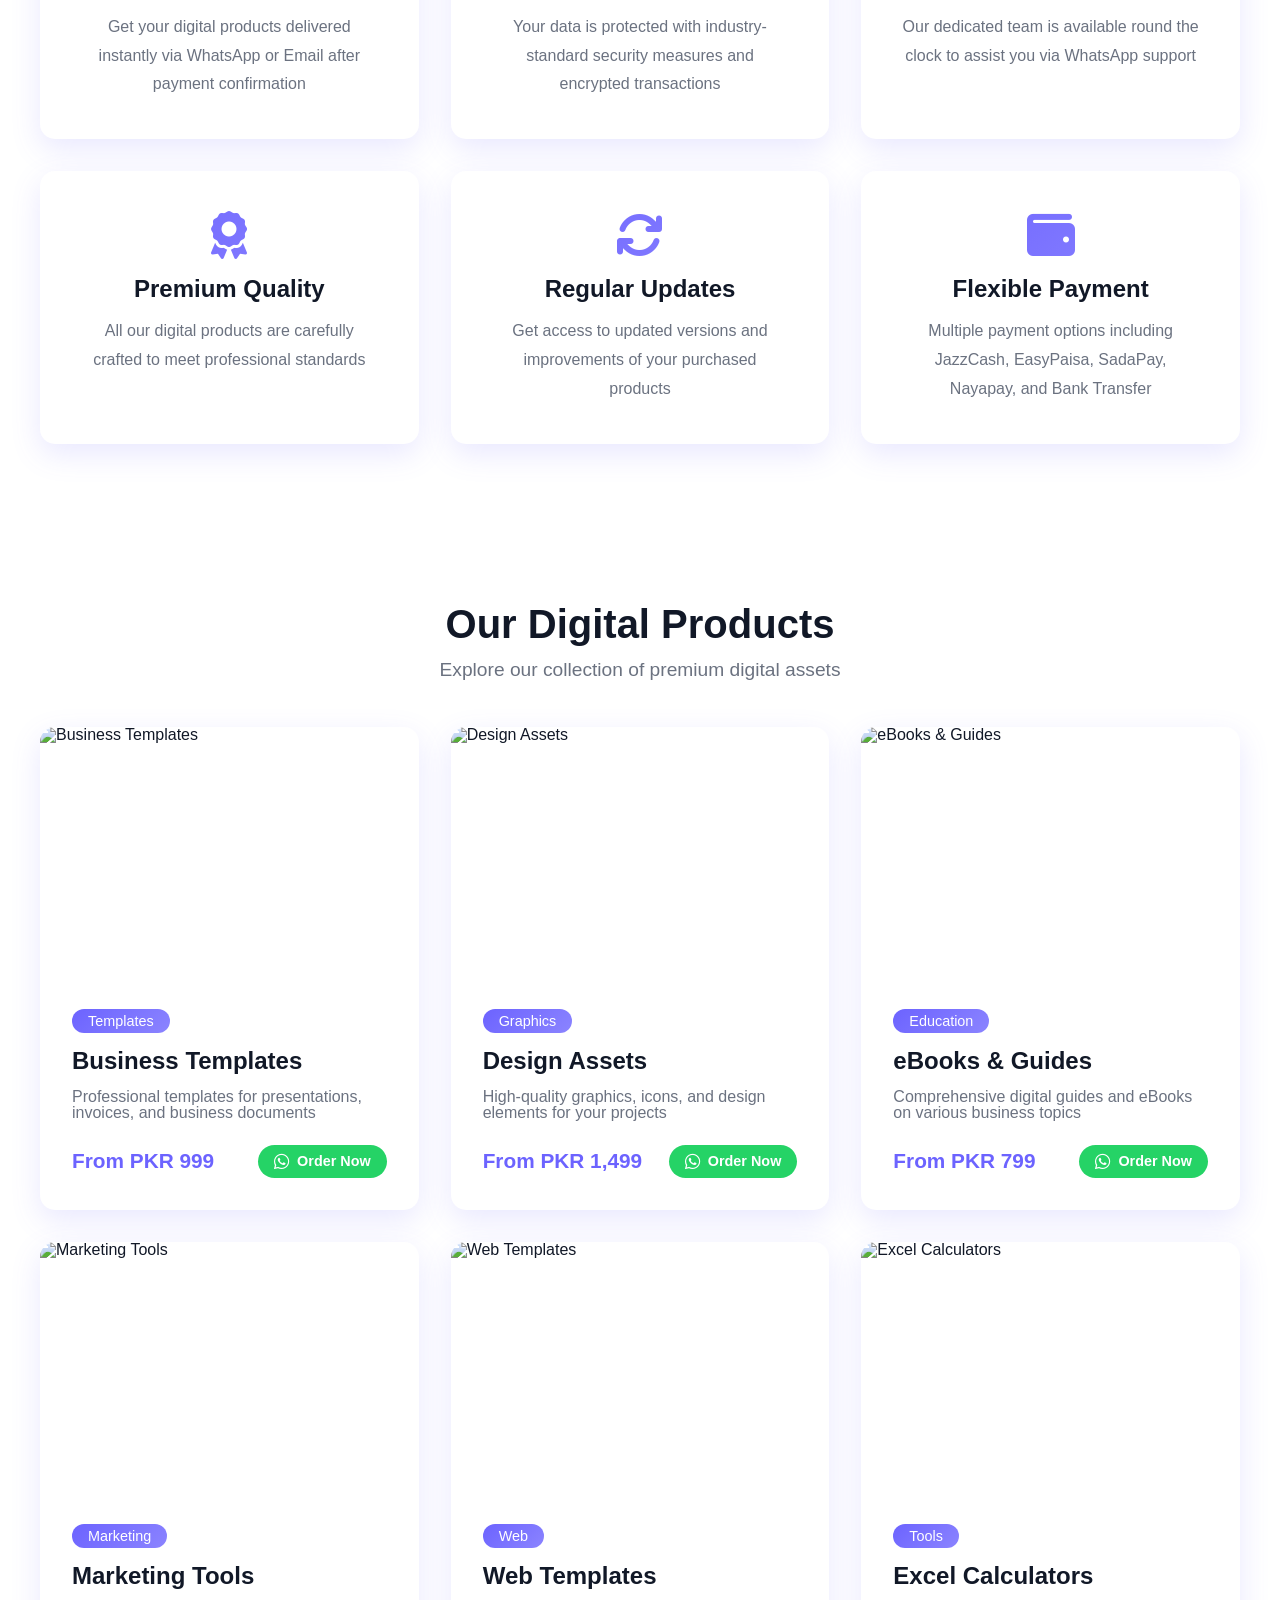
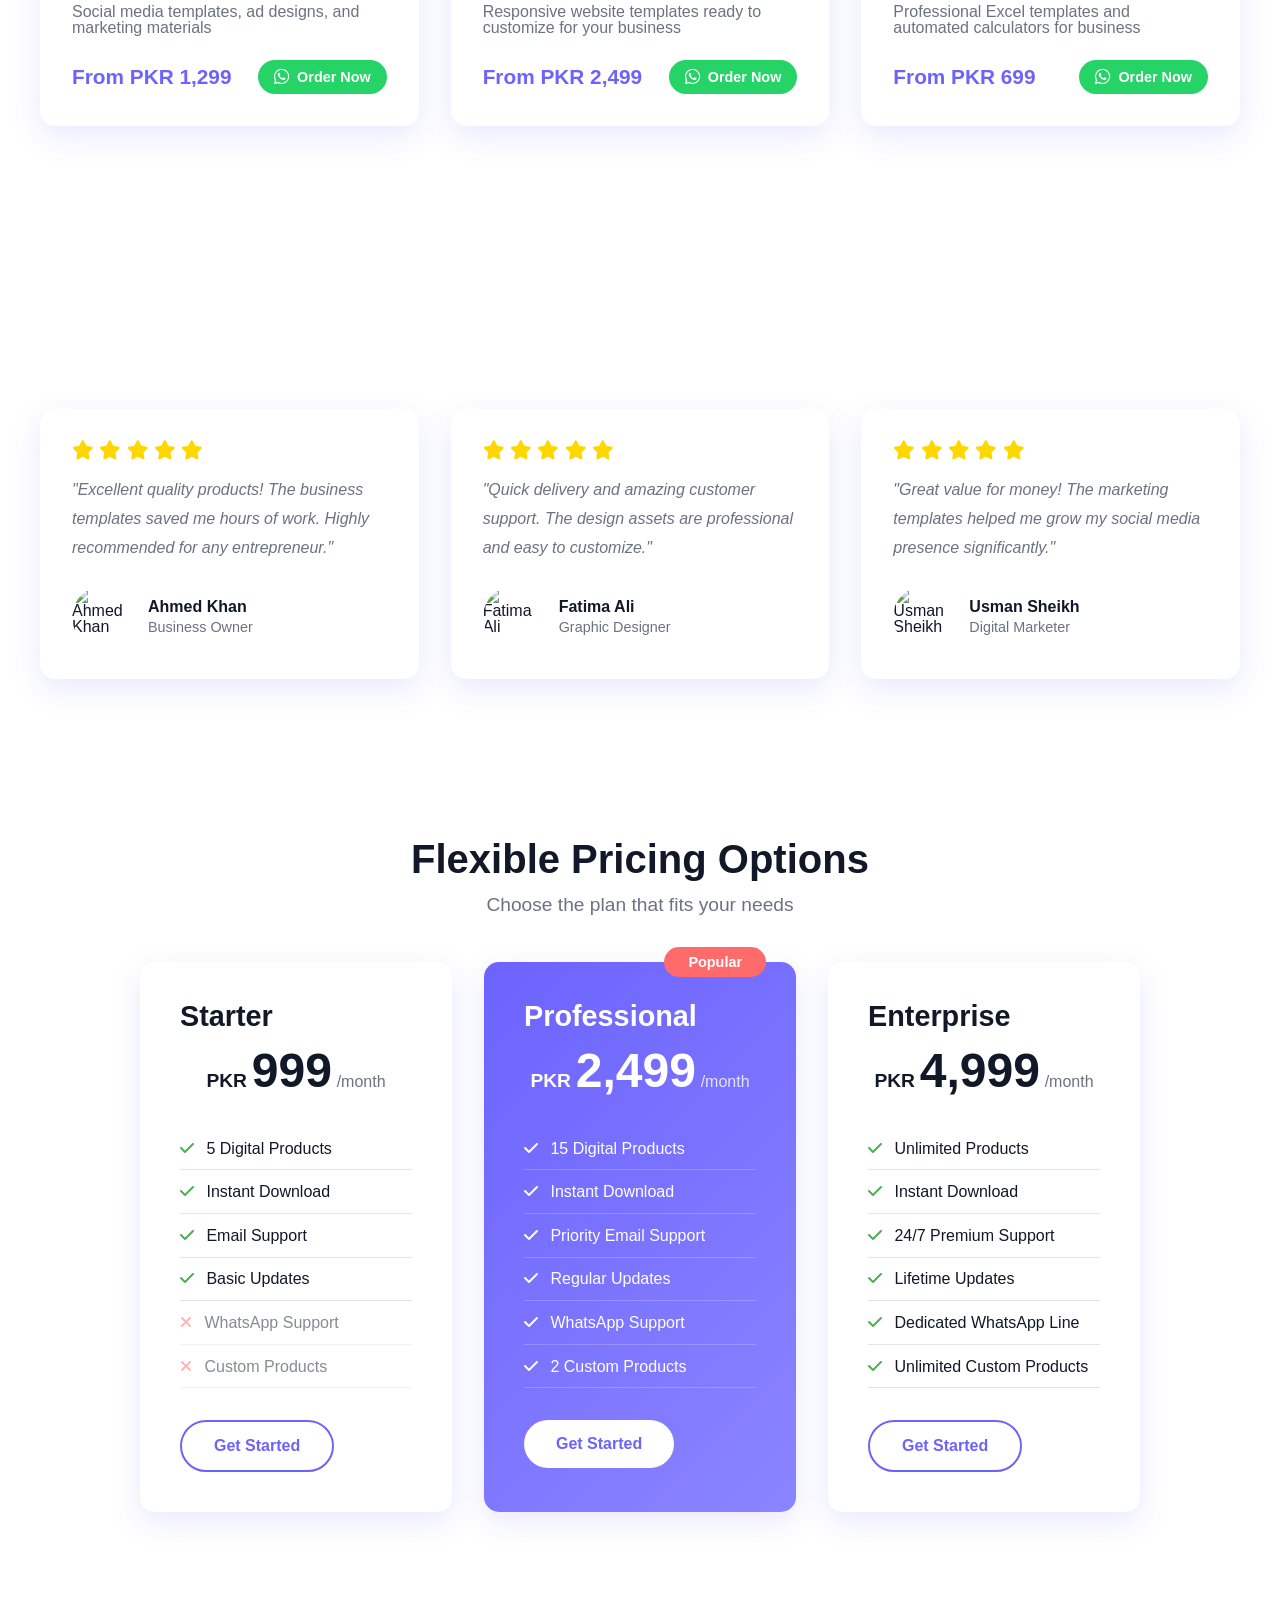
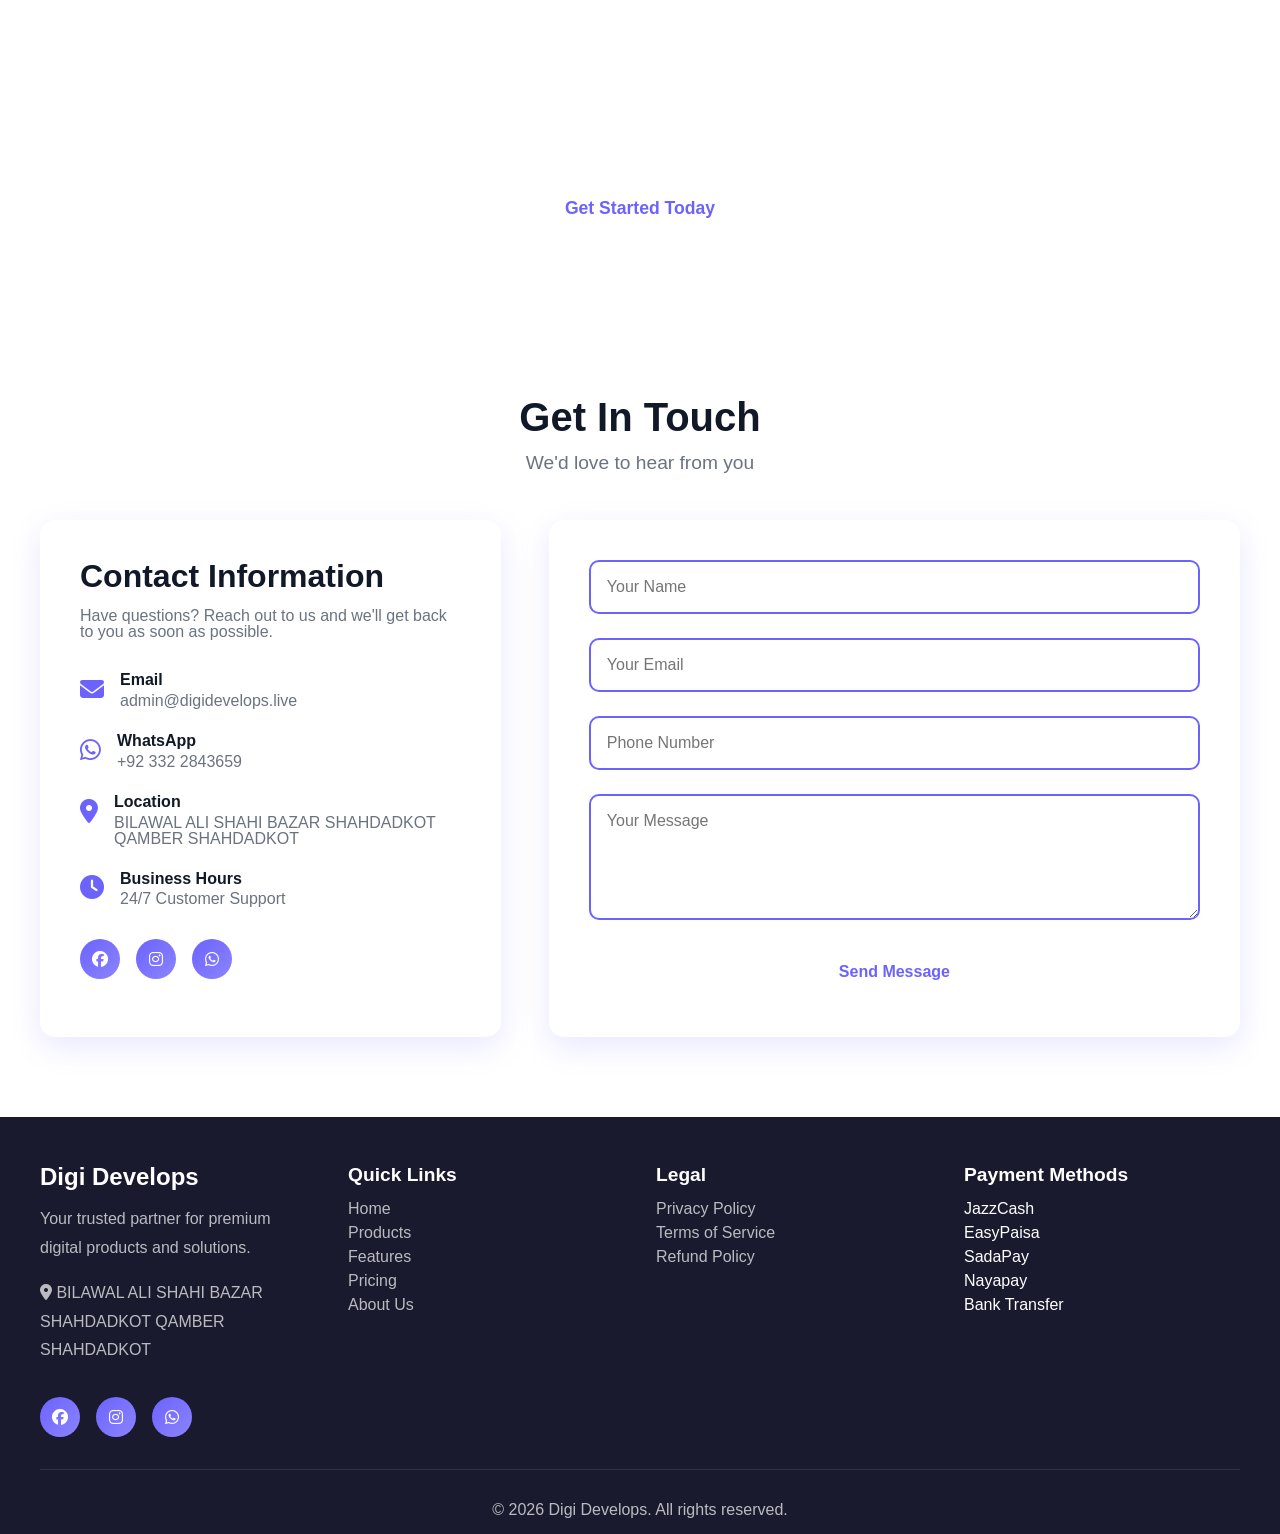
==== commit 629ef800: "Update fmt.Println message from 'Hello' to 'Goodbye'" ====
--- a/index.html
+++ b/index.html
@@ -441,7 +441,7 @@
                         <i class="fas fa-map-marker-alt"></i>
                         <div>
                             <h4>Location</h4>
-                            <p>BILAWAL ALI SHAIKH MOH SHAHDADKOT</p>
+                            <p>BILAWAL ALI SHAHI BAZAR SHAHDADKOT QAMBER SHAHDADKOT</p>
                         </div>
                     </div>
                     <div class="contact-item">
@@ -483,7 +483,7 @@
                 <div class="footer-section">
                     <h3>Digi Develops</h3>
                     <p>Your trusted partner for premium digital products and solutions.</p>
-                    <p><i class="fas fa-map-marker-alt"></i> BILAWAL ALI SHAIKH MOH SHAHDADKOT</p>
+                    <p><i class="fas fa-map-marker-alt"></i> BILAWAL ALI SHAHI BAZAR SHAHDADKOT QAMBER SHAHDADKOT</p>
                     <div class="social-links">
                         <a href="https://www.facebook.com/share/1BXKpz7myq/" target="_blank"><i class="fab fa-facebook"></i></a>
                         <a href="#"><i class="fab fa-instagram"></i></a>
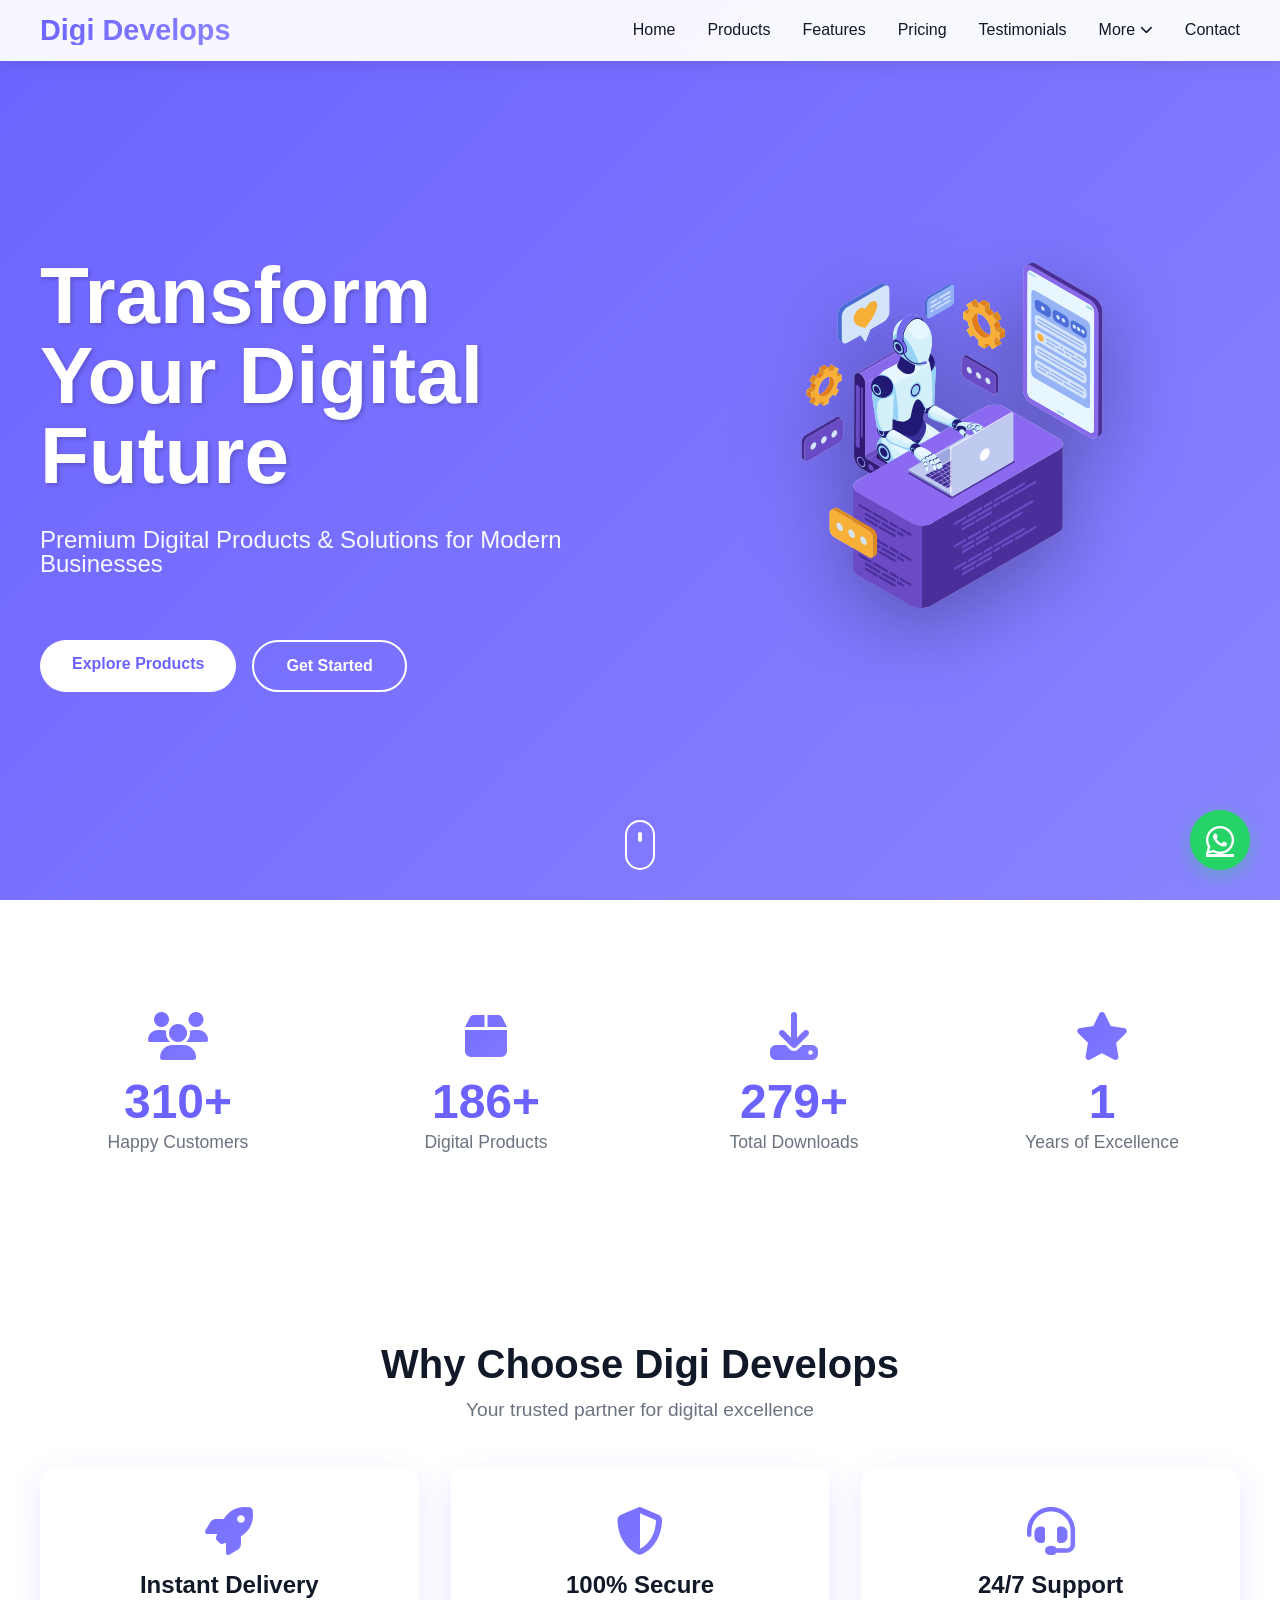
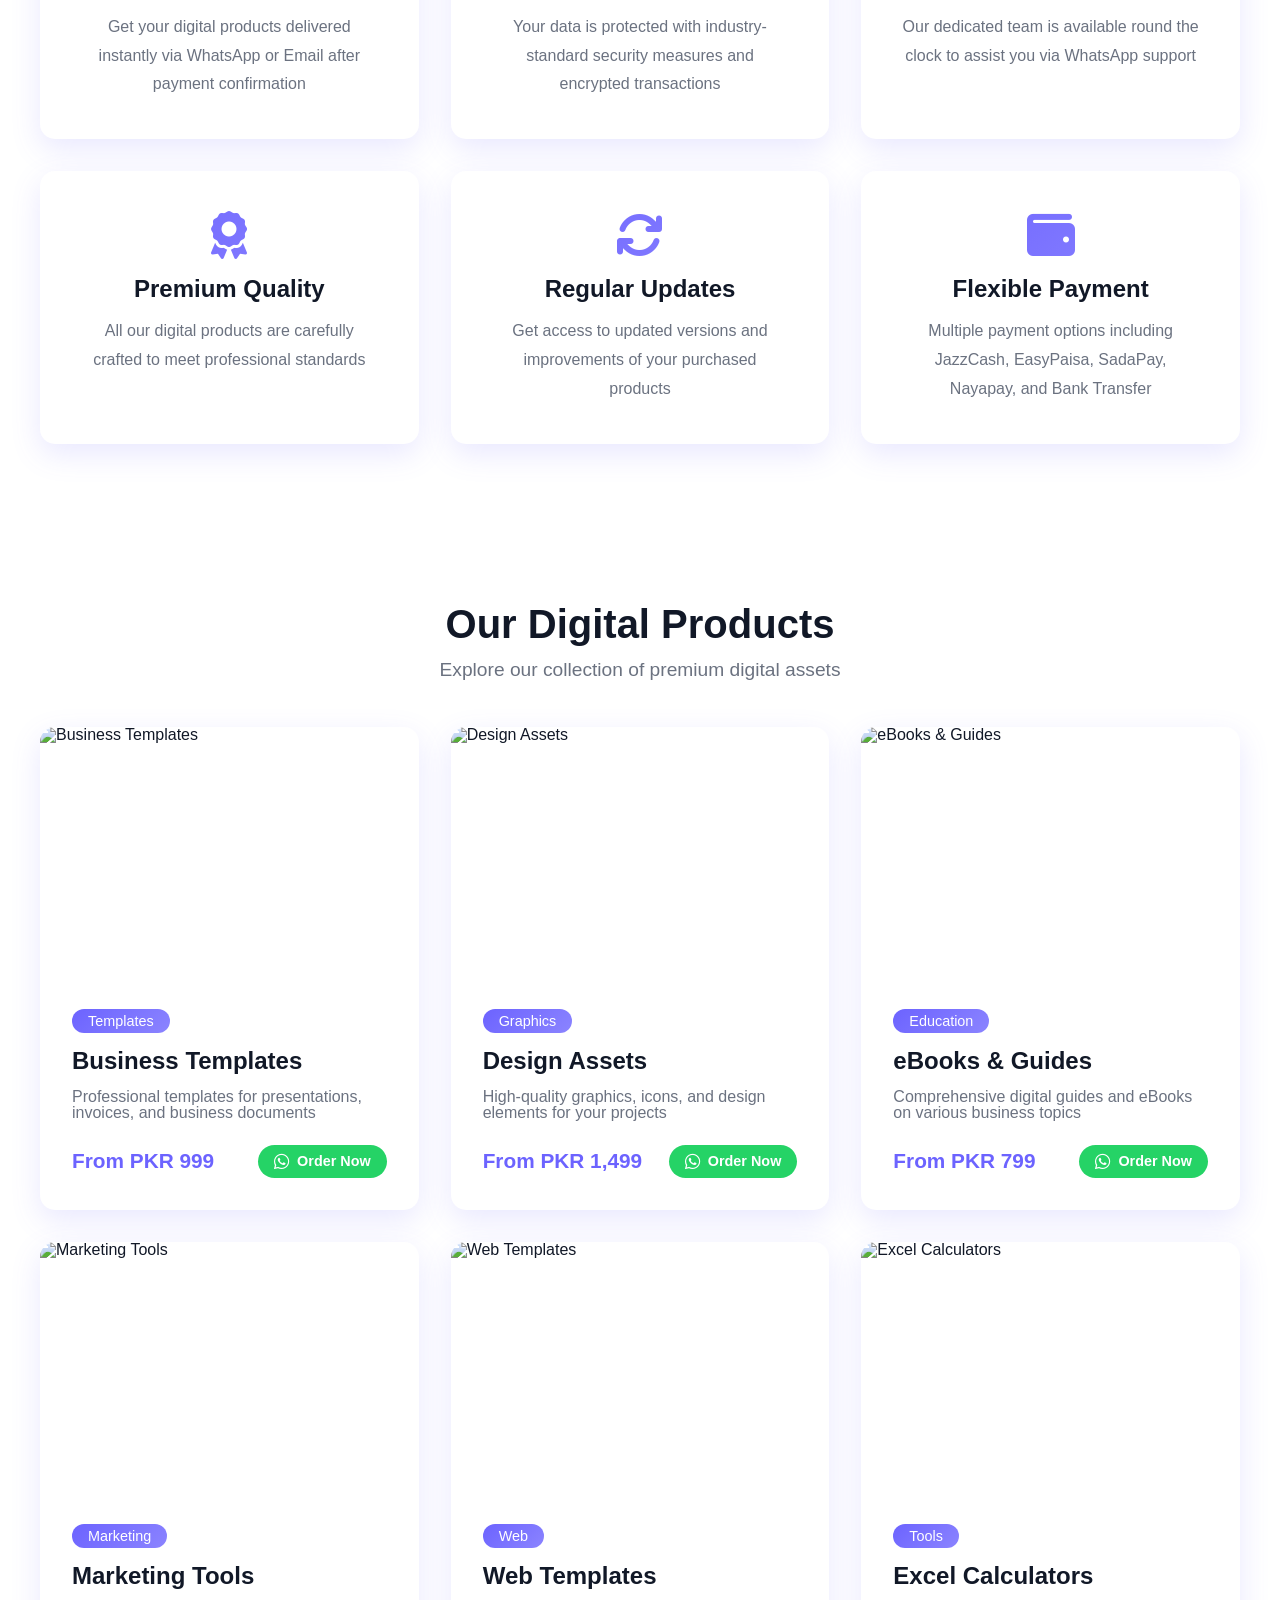
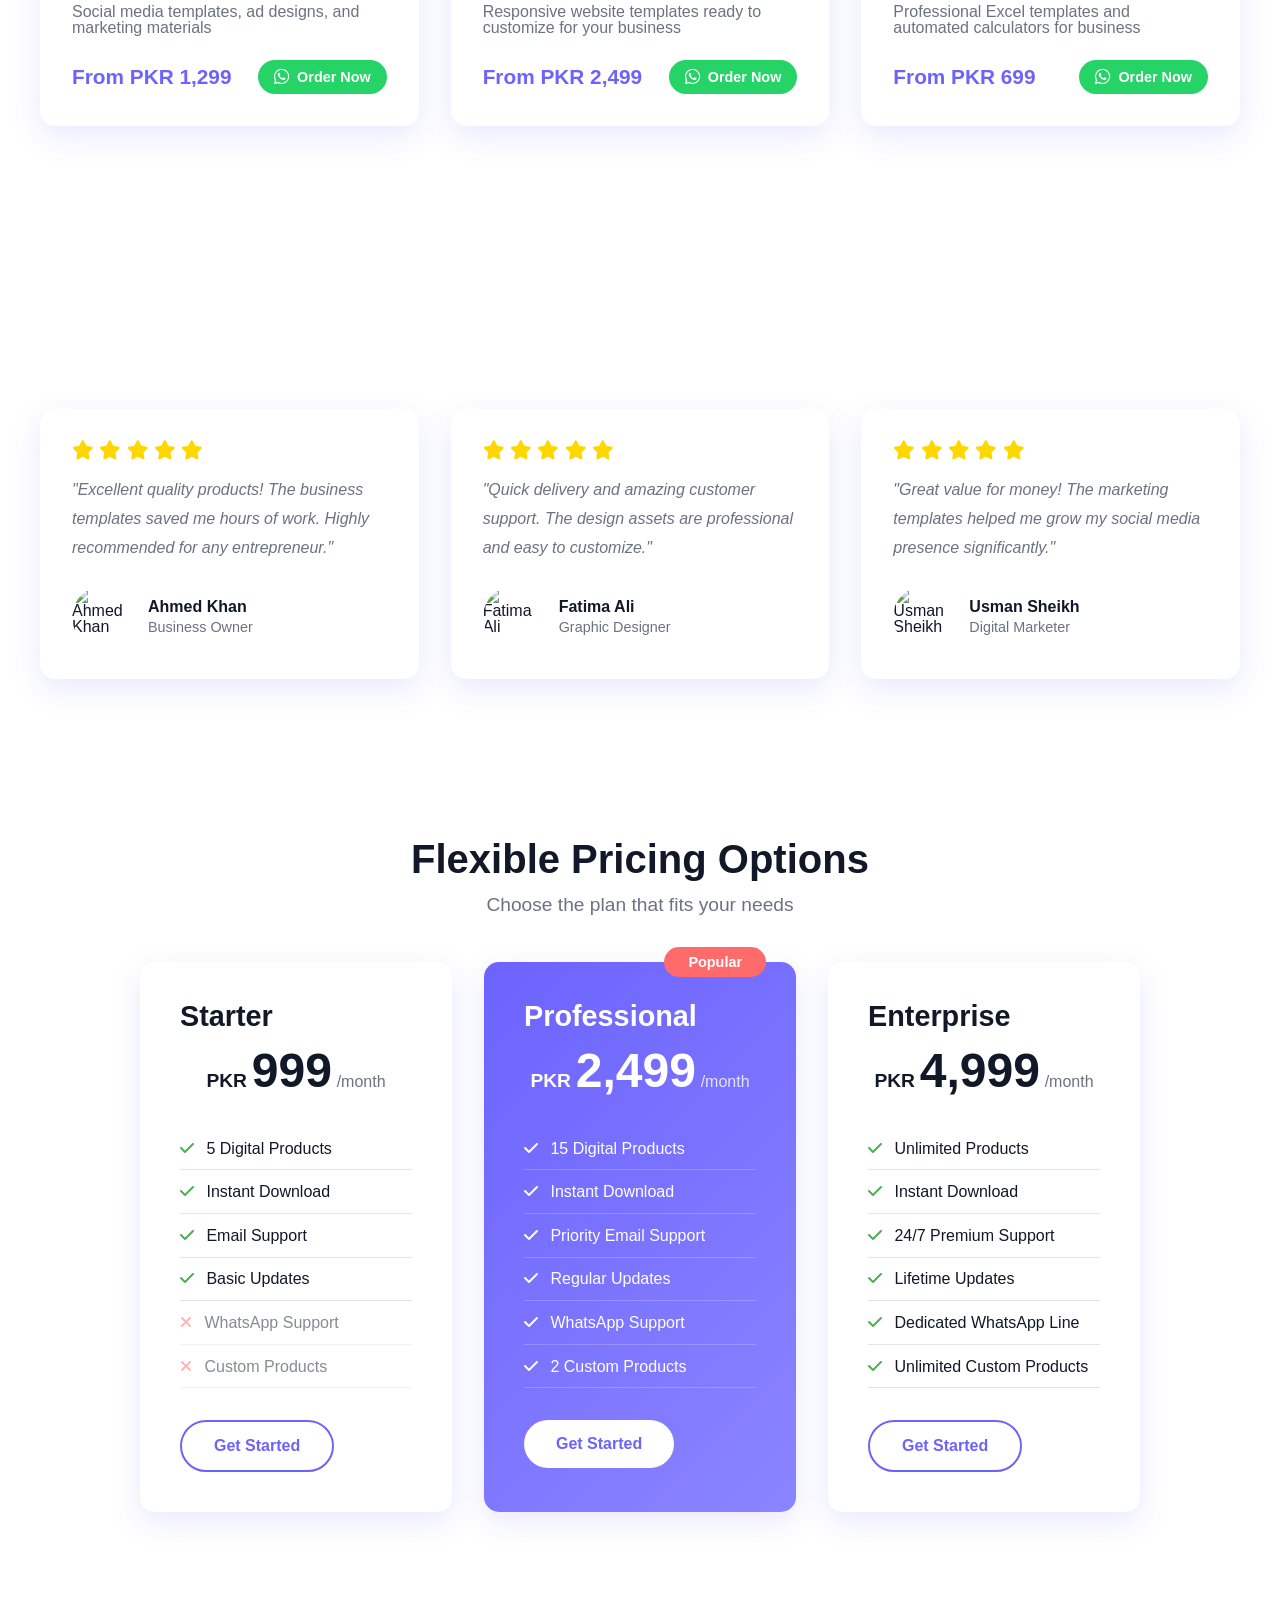
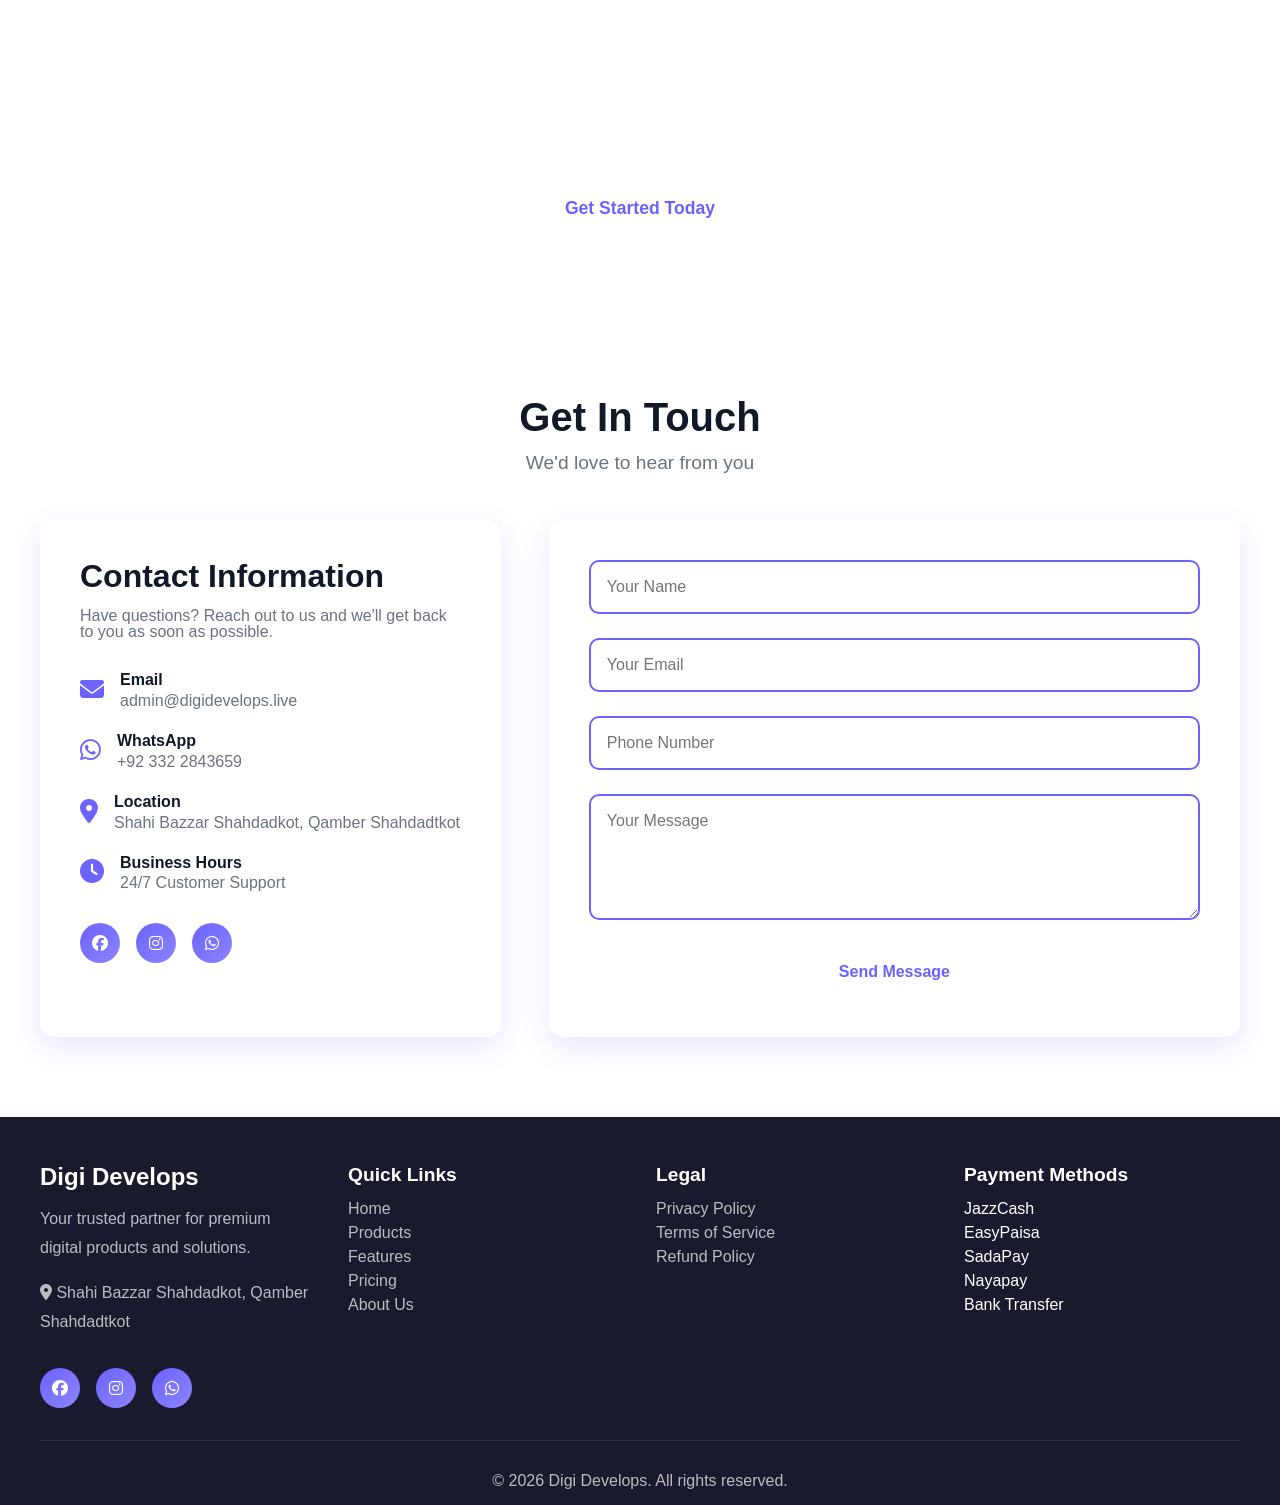
==== commit eaa0909d: "add" ====
--- a/index.html
+++ b/index.html
@@ -441,7 +441,7 @@
                         <i class="fas fa-map-marker-alt"></i>
                         <div>
                             <h4>Location</h4>
-                            <p>BILAWAL ALI SHAHI BAZAR SHAHDADKOT QAMBER SHAHDADKOT</p>
+                            <p>Shahi Bazzar Shahdadkot, Qamber Shahdadtkot</p>
                         </div>
                     </div>
                     <div class="contact-item">
@@ -483,7 +483,7 @@
                 <div class="footer-section">
                     <h3>Digi Develops</h3>
                     <p>Your trusted partner for premium digital products and solutions.</p>
-                    <p><i class="fas fa-map-marker-alt"></i> BILAWAL ALI SHAHI BAZAR SHAHDADKOT QAMBER SHAHDADKOT</p>
+                    <p><i class="fas fa-map-marker-alt"></i> Shahi Bazzar Shahdadkot, Qamber Shahdadtkot</p>
                     <div class="social-links">
                         <a href="https://www.facebook.com/share/1BXKpz7myq/" target="_blank"><i class="fab fa-facebook"></i></a>
                         <a href="#"><i class="fab fa-instagram"></i></a>
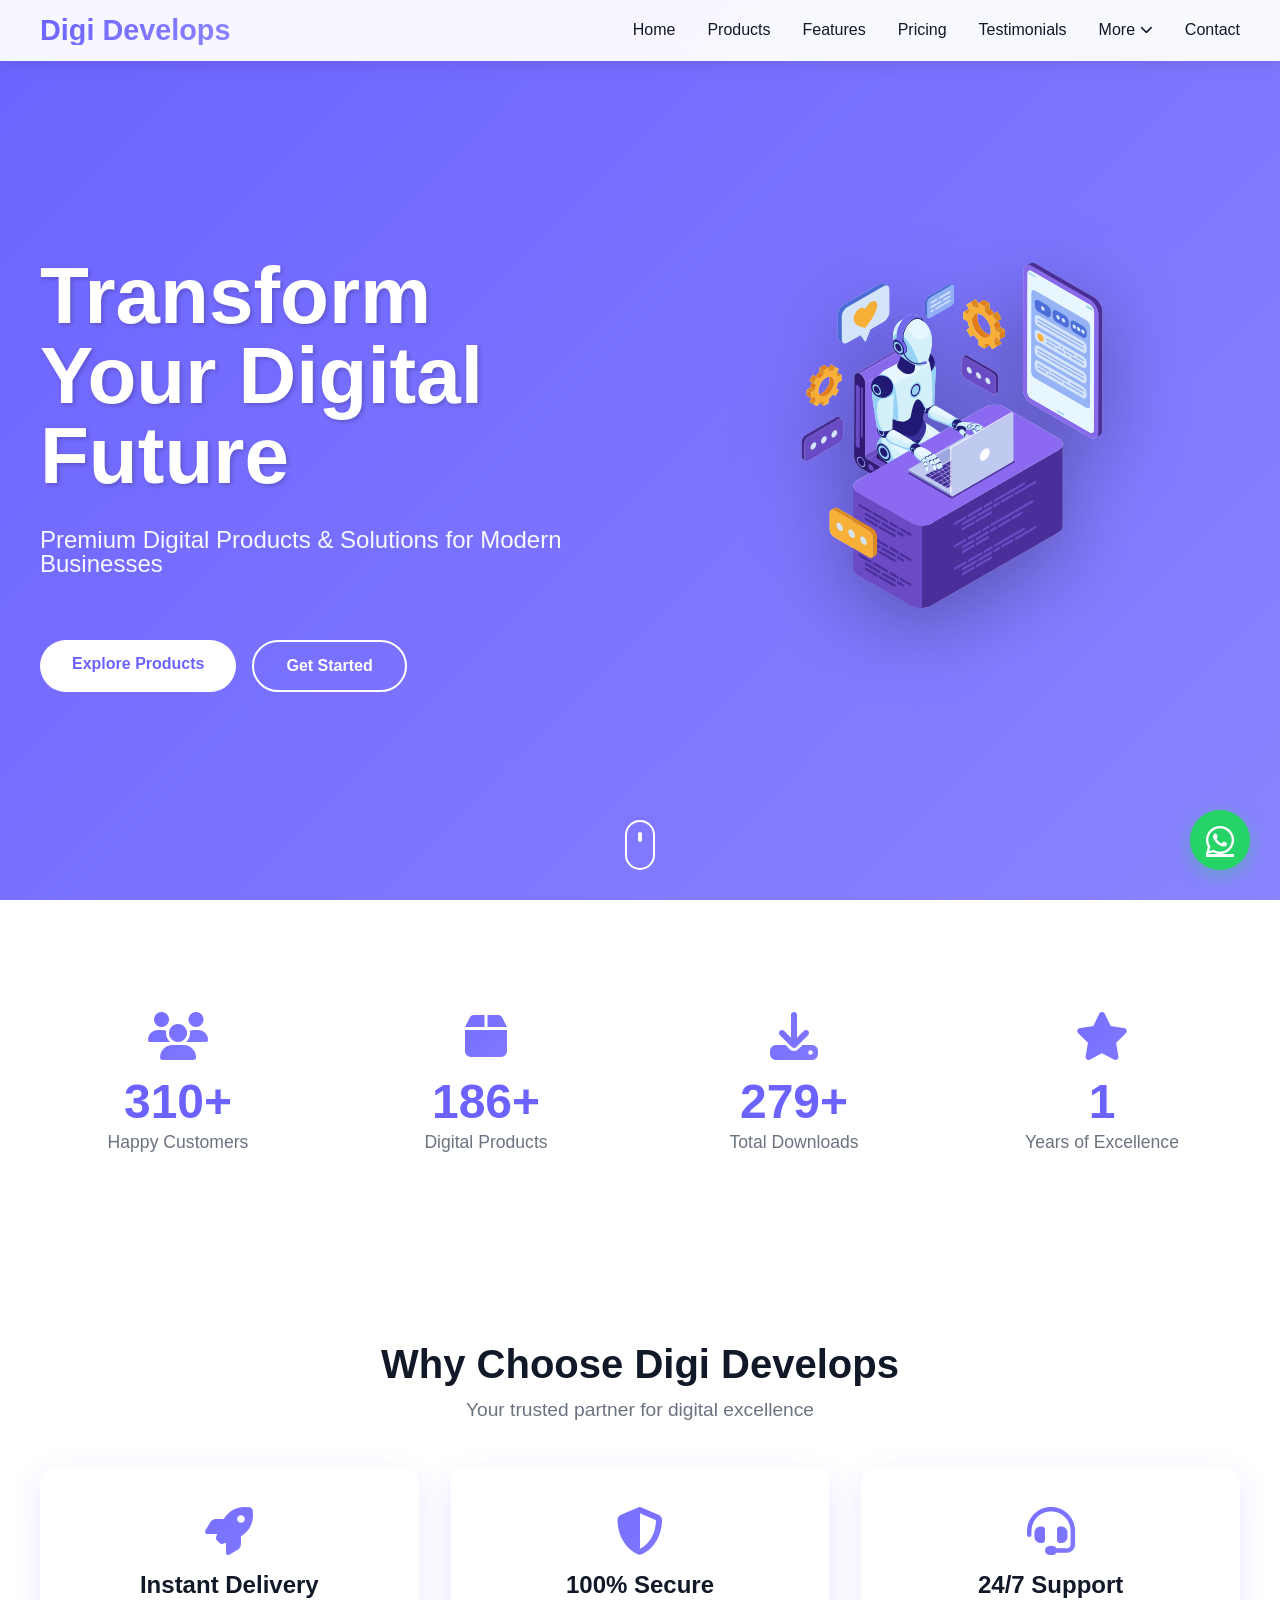
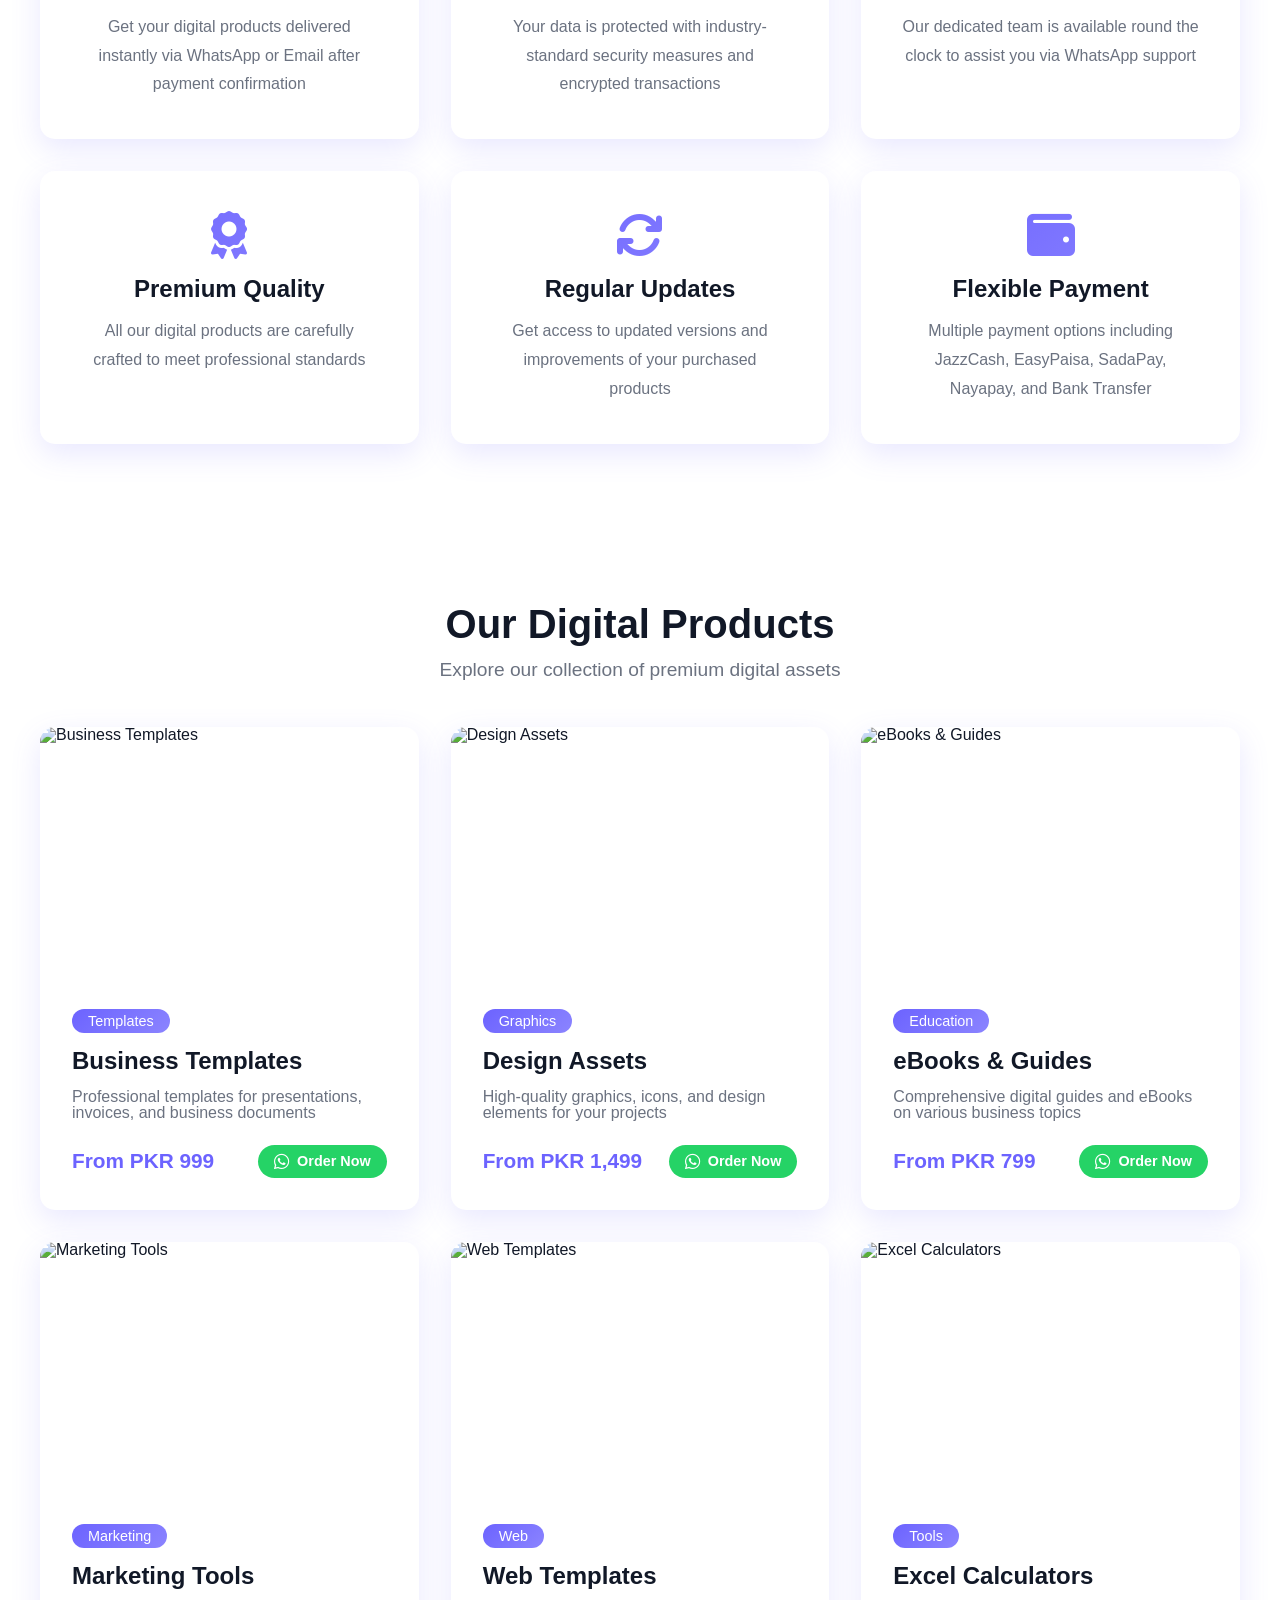
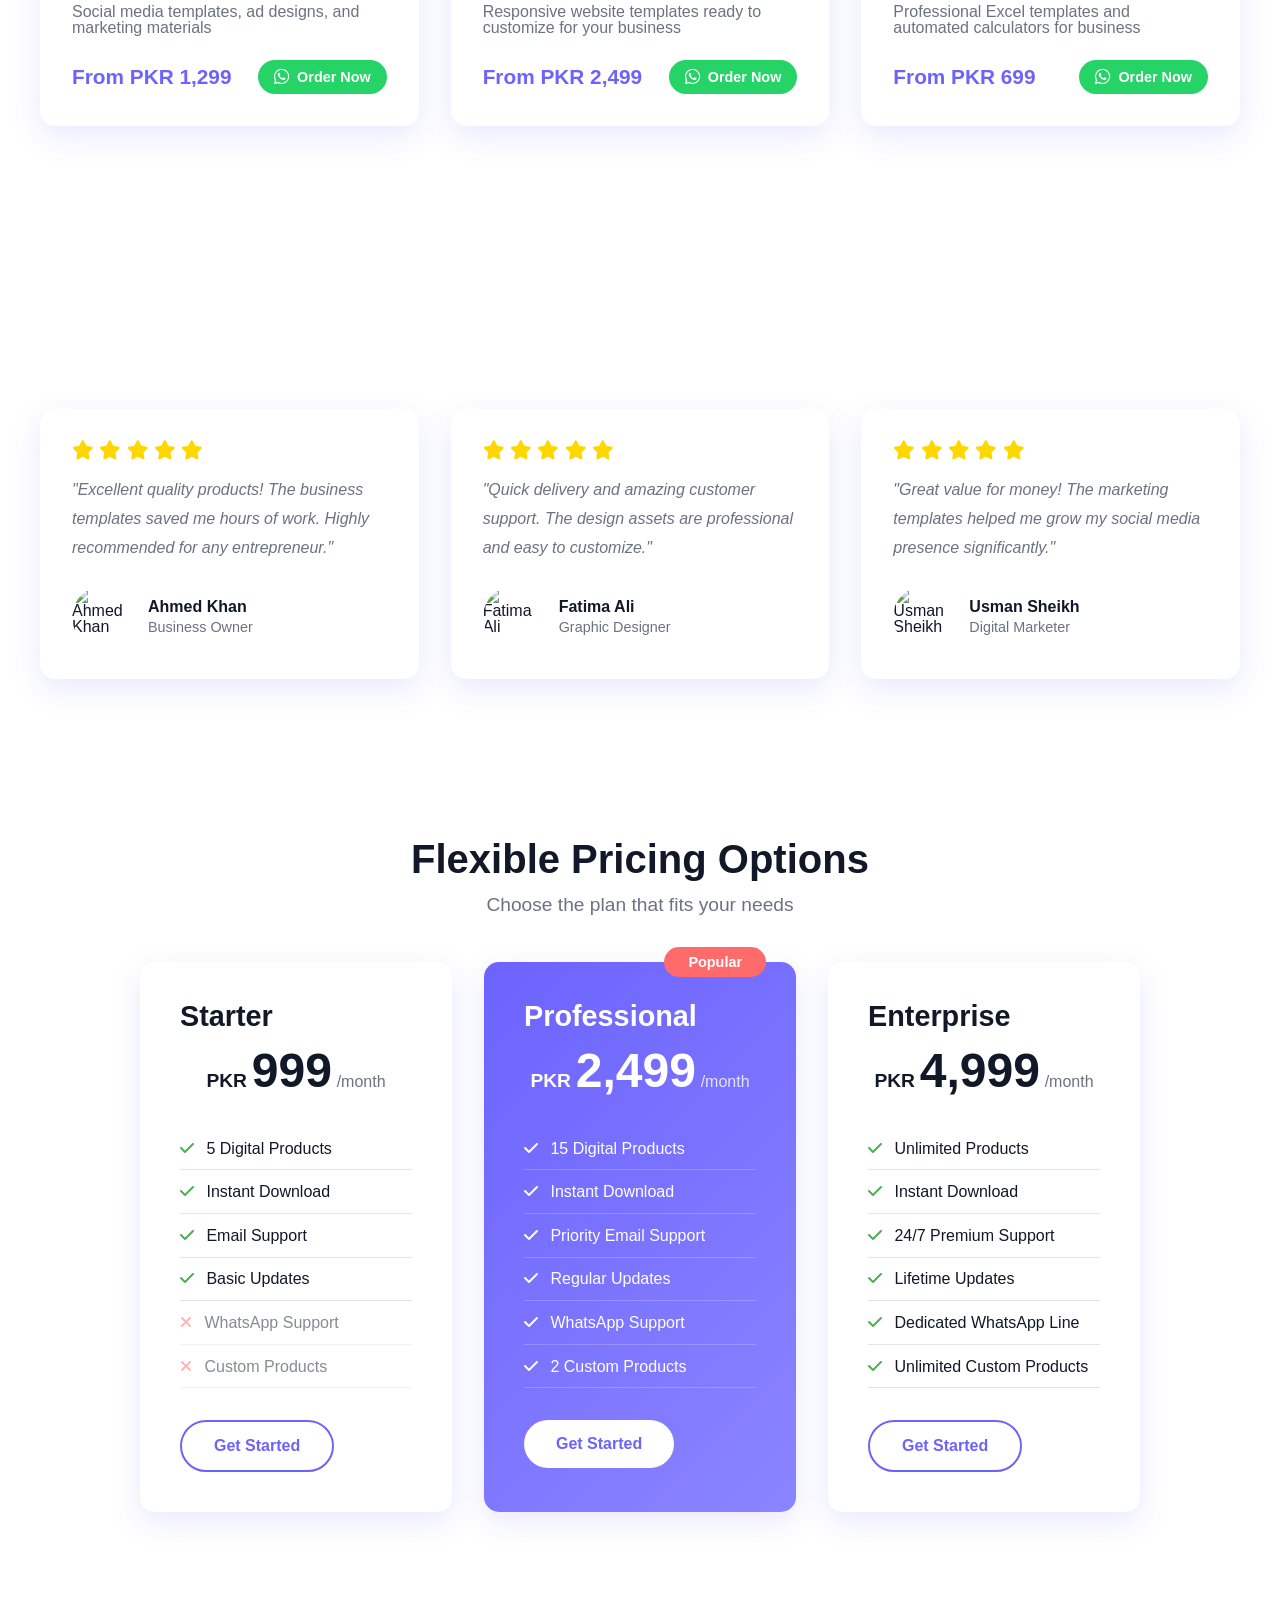
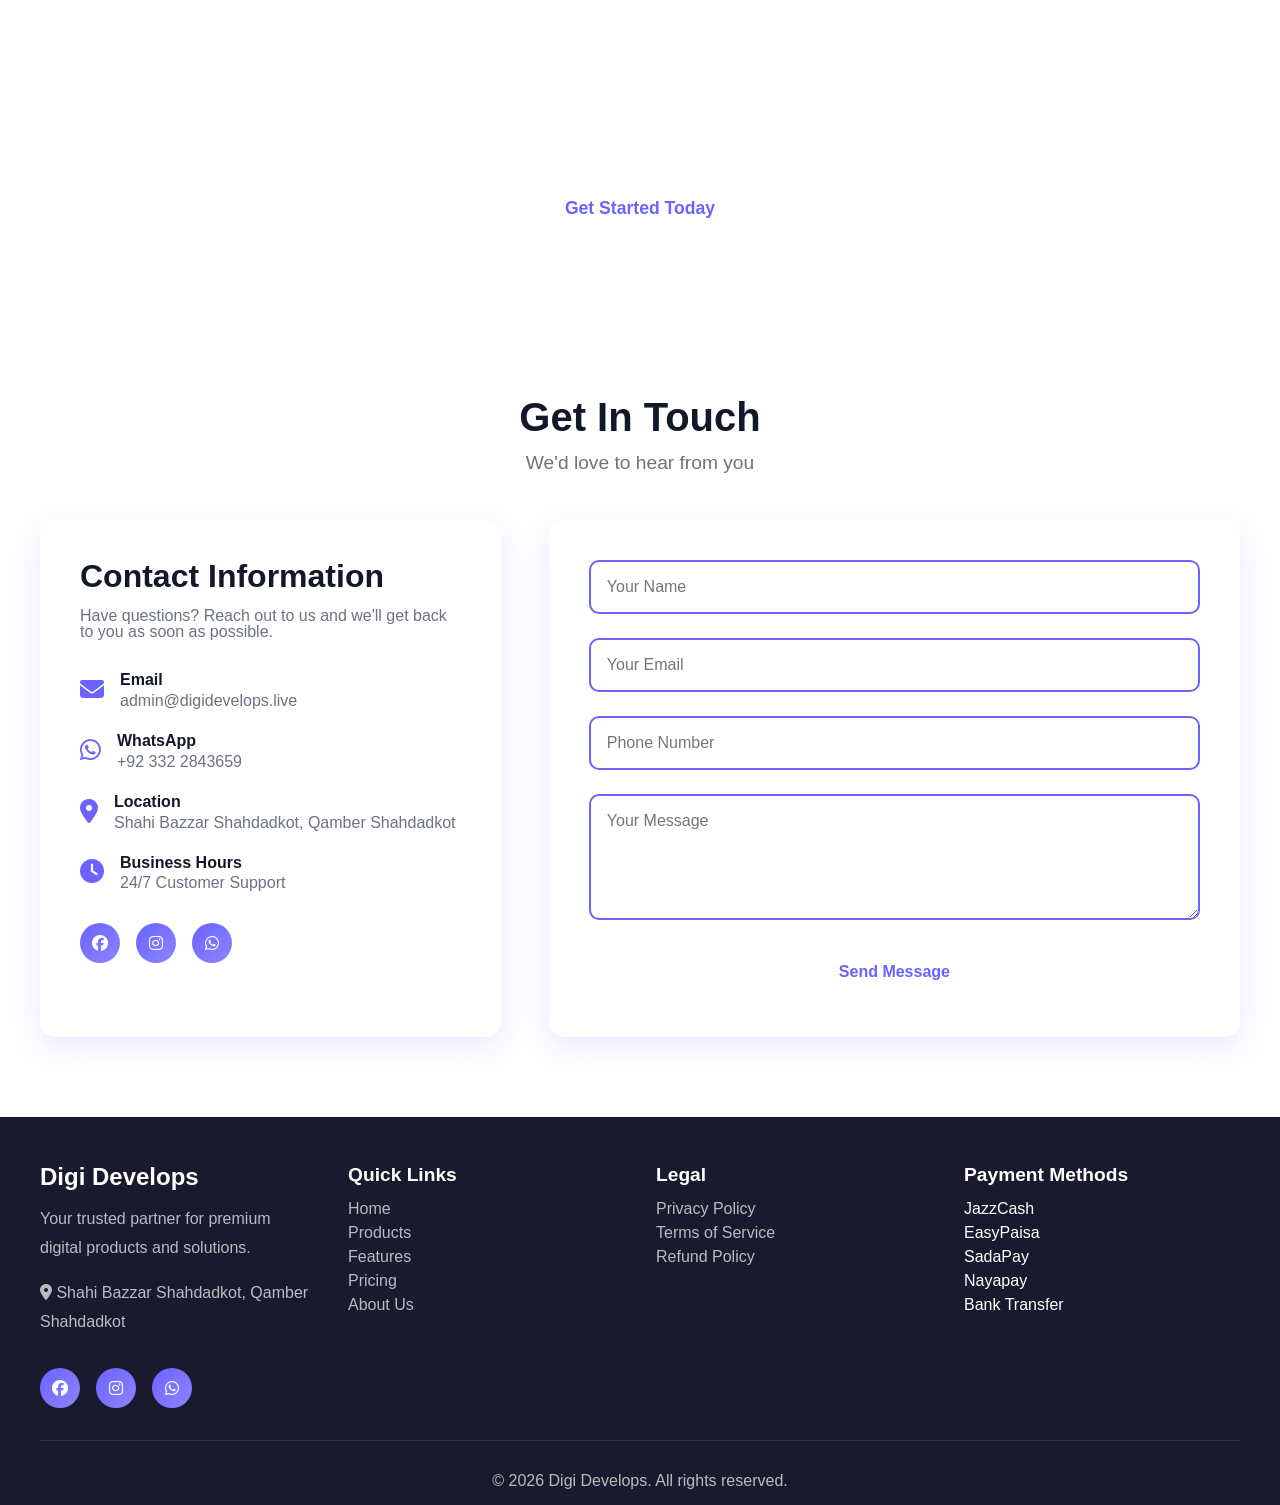
==== commit 3f5662f7: "Add" ====
--- a/index.html
+++ b/index.html
@@ -441,7 +441,7 @@
                         <i class="fas fa-map-marker-alt"></i>
                         <div>
                             <h4>Location</h4>
-                            <p>Shahi Bazzar Shahdadkot, Qamber Shahdadtkot</p>
+                            <p>Shahi Bazzar Shahdadkot, Qamber Shahdadkot</p>
                         </div>
                     </div>
                     <div class="contact-item">
@@ -483,7 +483,7 @@
                 <div class="footer-section">
                     <h3>Digi Develops</h3>
                     <p>Your trusted partner for premium digital products and solutions.</p>
-                    <p><i class="fas fa-map-marker-alt"></i> Shahi Bazzar Shahdadkot, Qamber Shahdadtkot</p>
+                    <p><i class="fas fa-map-marker-alt"></i> Shahi Bazzar Shahdadkot, Qamber Shahdadkot</p>
                     <div class="social-links">
                         <a href="https://www.facebook.com/share/1BXKpz7myq/" target="_blank"><i class="fab fa-facebook"></i></a>
                         <a href="#"><i class="fab fa-instagram"></i></a>
